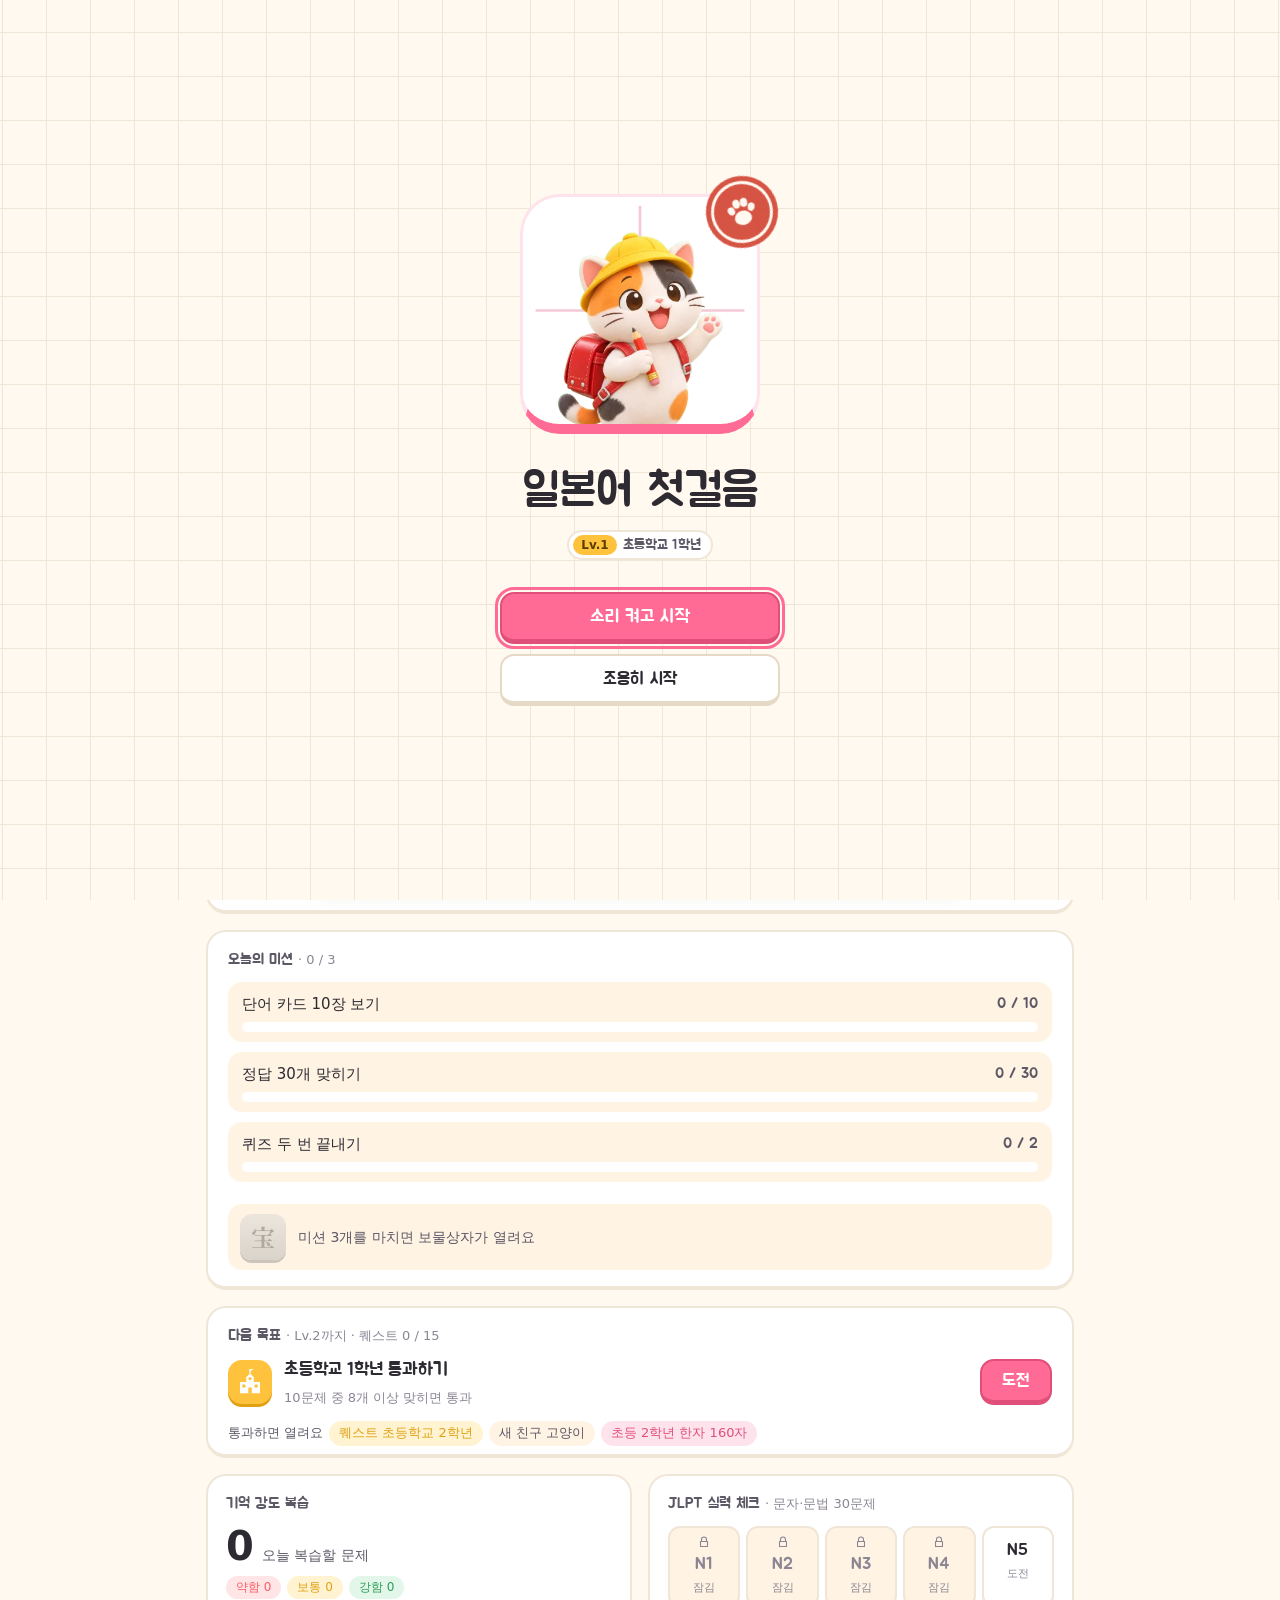
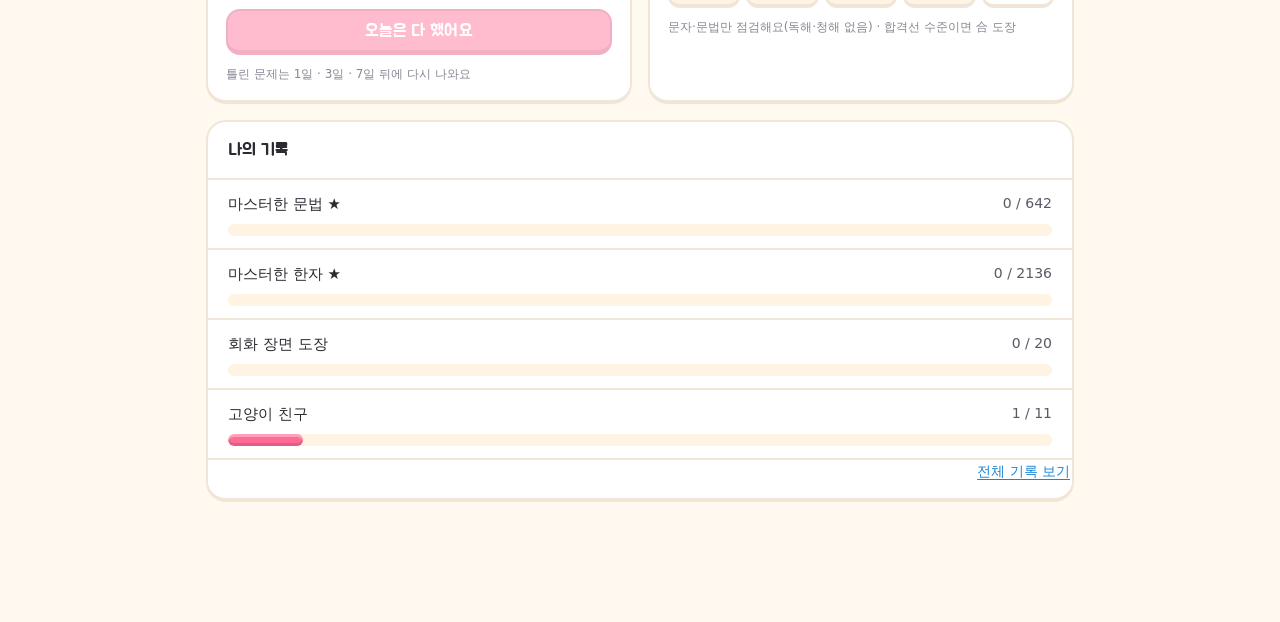
==== index.html @ e9fb90dd "꼭 고칠 것: 아래 탭, 내 정보, 오늘의 교정, 실력 진단, 기록 내보내기, 중학 교복 바지 (v40) Co-Authored-By: Claude Opus 5.5 <noreply@" ====
<!doctype html>
<html lang="ko">
<head>
<meta charset="utf-8">
<meta name="viewport" content="width=device-width, initial-scale=1">
<title>일본어 첫걸음</title>
<meta name="robots" content="noindex, nofollow">
<link rel="manifest" href="manifest.webmanifest">
<link rel="apple-touch-icon" href="icons/icon-180.png">
<meta name="apple-mobile-web-app-capable" content="yes">
<meta name="mobile-web-app-capable" content="yes">
<meta name="apple-mobile-web-app-title" content="일본어">
<meta name="apple-mobile-web-app-status-bar-style" content="default">
<meta name="theme-color" content="#ffffff">
<link rel="stylesheet" href="https://fonts.googleapis.com/css2?family=Noto+Serif+JP:wght@400;600&family=Jua&display=swap">
<link rel="stylesheet" href="style.css">
</head>
<body>
<header class="top">
  <button class="brand" data-go="home"><span class="mark paw" aria-hidden="true"><svg viewBox="0 0 24 24"><ellipse cx="12" cy="15.6" rx="5.2" ry="4.3"/><ellipse cx="5.9" cy="10.2" rx="2.1" ry="2.5" transform="rotate(-18 5.9 10.2)"/><ellipse cx="9.7" cy="6.6" rx="2.2" ry="2.7" transform="rotate(-6 9.7 6.6)"/><ellipse cx="14.3" cy="6.6" rx="2.2" ry="2.7" transform="rotate(6 14.3 6.6)"/><ellipse cx="18.1" cy="10.2" rx="2.1" ry="2.5" transform="rotate(18 18.1 10.2)"/></svg></span>일본어 첫걸음</button>
  <div class="topright"><span class="xpbadge" id="xp"></span><button class="mebtn" data-go="me" aria-label="내 정보 · 설정"><svg class="icon" viewBox="0 0 24 24" aria-hidden="true"><path d="M12 12a4 4 0 1 0 0-8 4 4 0 0 0 0 8Z M4 21c1.2-4 4.3-6 8-6s6.8 2 8 6"/></svg></button></div>
</header>
<main id="app"></main>
<nav class="tabbar" aria-label="메뉴">
  <button data-go="home"><svg class="icon" viewBox="0 0 24 24" aria-hidden="true"><path d="M3 11.5 12 4l9 7.5 M5.5 9.5V20h13V9.5 M10 20v-5h4v5"/></svg><span>홈</span></button>
  <button data-go="quiz"><svg class="icon" viewBox="0 0 24 24" aria-hidden="true"><path d="M5 21V4 M5 4h11l-2 4 2 4H5"/></svg><span>퀘스트</span></button>
  <button data-go="cards"><svg class="icon" viewBox="0 0 24 24" aria-hidden="true"><path d="M4 5.5A1.5 1.5 0 0 1 5.5 4H11v16H5.5A1.5 1.5 0 0 1 4 18.5z M13 4h5.5A1.5 1.5 0 0 1 20 5.5v13a1.5 1.5 0 0 1-1.5 1.5H13z"/></svg><span>단어·한자</span></button>
  <button data-go="grammar"><svg class="icon" viewBox="0 0 24 24" aria-hidden="true"><path d="M8 6h12 M8 12h12 M8 18h12 M4 6h.01 M4 12h.01 M4 18h.01"/></svg><span>문법</span></button>
  <button data-go="talk"><svg class="icon" viewBox="0 0 24 24" aria-hidden="true"><path d="M20 12a7 7 0 0 1-10.4 6.1L4 20l1.6-4.7A7 7 0 1 1 20 12Z"/></svg><span>회화</span></button>
</nav>

<script src="data/words.js"></script>
<script src="data/adjectives.js"></script>
<script src="data/nouns.js"></script>
<script src="data/kanji.js"></script>
<script src="data/highkanji.js"></script>
<script src="data/grammar.js"></script>
<script src="data/talk.js"></script>
<script src="data/ono.js"></script>
<script src="conjugate.js"></script>
<script src="quiz.js"></script>
<script src="level.js"></script>
<script src="app.js"></script>
</body>
</html>
---- style.css ----
/* 일본어 첫걸음 — 밝은 교실, 통통한 버튼, 마스코트 미케
   크림색 바탕에 메뉴마다 색이 하나씩: 한자 = 벚꽃 분홍, 단어 카드 = 하늘, 변화표 = 연두, 퀴즈 = 해바라기.
   한자 칸(연습장 칸)과 빨간 펜 동그라미는 그대로 이 앱의 표시로 남긴다. */

:root {
  --bg: #fff9f0; --card: #ffffff; --raised: #fff3e3;
  --ink: #2d2a32; --ink-2: #5d5866; --ink-3: #8b8594;
  --line: #f0e6d8; --edge: #e6d9c6;
  --cell: rgba(45, 42, 50, 0.24); --guide: rgba(45, 42, 50, 0.14);
  --pen: #e5483a; --pen-tint: rgba(229, 72, 58, 0.1);
  --pink: #ff6b95; --pink-d: #e04f7a; --pink-t: #ffe3ec;
  --sky: #35a7ff; --sky-d: #1b86d8; --sky-t: #e0f1ff;
  --leaf: #4cc27a; --leaf-d: #2f9d5a; --leaf-t: #e2f7e9;
  --sun: #ffc23c; --sun-d: #e0a114; --sun-t: #fff3d1;
  --bad: #ff5d63; --bad-d: #d9434a; --bad-t: #ffe5e6;
  --mint: #1fbfa8; --mint-d: #12977f; --mint-t: #dcf7f2;
  --acc: var(--sky); --acc-d: var(--sky-d); --acc-t: var(--sky-t);
  --btn-bg: var(--acc); --btn-ink: #ffffff;
  --shadow: rgba(80, 60, 30, 0.08);
  --ease: cubic-bezier(0.22, 1, 0.36, 1);
  --spring: cubic-bezier(0.34, 1.56, 0.64, 1);
  --sans: "Pretendard", "Noto Sans KR", "Malgun Gothic", "Apple SD Gothic Neo", system-ui, sans-serif;
  --round: "Jua", "Pretendard", "Noto Sans KR", "Malgun Gothic", sans-serif;
  --jp: "Yu Gothic UI", "Yu Gothic", "Hiragino Sans", "Noto Sans JP", "Meiryo", sans-serif;
  --mincho: "Yu Mincho", "YuMincho", "Hiragino Mincho ProN", "Noto Serif JP", "MS Mincho", serif;
}
@media (prefers-color-scheme: dark) {
  :root:not([data-theme="light"]) {
    --bg: #1c1a24; --card: #26232f; --raised: #2f2b3a;
    --ink: #f5f2fa; --ink-2: #c4bfcf; --ink-3: #9a94a8;
    --line: #3a3546; --edge: #15131b;
    --cell: rgba(245, 242, 250, 0.28); --guide: rgba(245, 242, 250, 0.16);
    --pen: #ff7466; --pen-tint: rgba(255, 116, 102, 0.14);
    --pink-t: #4a2534; --sky-t: #1d3550; --leaf-t: #1f3d2b; --sun-t: #463717; --bad-t: #4a2226; --mint-t: #173f3a;
    --shadow: rgba(0, 0, 0, 0.35);
    color-scheme: dark;
  }
}
:root[data-theme="dark"] {
  --bg: #1c1a24; --card: #26232f; --raised: #2f2b3a;
  --ink: #f5f2fa; --ink-2: #c4bfcf; --ink-3: #9a94a8;
  --line: #3a3546; --edge: #15131b;
  --cell: rgba(245, 242, 250, 0.28); --guide: rgba(245, 242, 250, 0.16);
  --pen: #ff7466; --pen-tint: rgba(255, 116, 102, 0.14);
  --pink-t: #4a2534; --sky-t: #1d3550; --leaf-t: #1f3d2b; --sun-t: #463717; --bad-t: #4a2226; --mint-t: #173f3a;
  --shadow: rgba(0, 0, 0, 0.35);
  color-scheme: dark;
}

/* 화면마다 색 하나 */
main[data-view="kanji"] { --acc: var(--pink); --acc-d: var(--pink-d); --acc-t: var(--pink-t); }
main[data-view="cards"] { --acc: var(--sky); --acc-d: var(--sky-d); --acc-t: var(--sky-t); }
main[data-view="conj"] { --acc: var(--leaf); --acc-d: var(--leaf-d); --acc-t: var(--leaf-t); }
main[data-view="quiz"] { --acc: var(--sun); --acc-d: var(--sun-d); --acc-t: var(--sun-t); }
main[data-view="home"] { --acc: var(--pink); --acc-d: var(--pink-d); --acc-t: var(--pink-t); }
main[data-view="grammar"] { --acc: var(--mint); --acc-d: var(--mint-d); --acc-t: var(--mint-t); }

* { box-sizing: border-box; }
body { margin: 0; background: var(--bg); color: var(--ink); font: 15px/1.6 var(--sans); -webkit-tap-highlight-color: transparent; }
[lang="ja"] { font-family: var(--jp); }
button { font: inherit; color: inherit; cursor: pointer; }
button:focus-visible, [tabindex]:focus-visible, select:focus-visible { outline: 3px solid var(--acc); outline-offset: 2px; }
ruby { ruby-align: center; }
rt { color: var(--ink-3); font-size: max(0.5em, 11px); font-family: var(--jp); }
.num { font-variant-numeric: tabular-nums; }
.icon { width: 18px; height: 18px; fill: none; stroke: currentColor; stroke-width: 2.2; stroke-linecap: round; stroke-linejoin: round; flex: none; }

/* ───── 상단 ───── */
.top {
  position: sticky; top: env(safe-area-inset-top, 0px); z-index: 20;
  display: flex; flex-wrap: wrap; align-items: center; justify-content: space-between; gap: 8px;
  padding: 10px 24px; border-bottom: 2px solid var(--line); background: var(--card);
}
.brand { display: flex; align-items: center; gap: 8px; border: 0; background: none; padding: 0; font-family: var(--round); font-size: 20px; color: var(--ink); }
.brand .mark { display: grid; place-items: center; width: 34px; height: 34px; border-radius: 10px; background: var(--pink); color: #fff; font-family: var(--mincho); font-size: 18px; font-weight: 600; box-shadow: 0 3px 0 var(--pink-d); }
.topright { display: flex; align-items: center; gap: 8px; }
.top nav { display: flex; gap: 4px; }
.top nav button {
  display: flex; align-items: center; gap: 6px; border: 2px solid transparent; background: none; height: 38px; padding: 0 12px;
  border-radius: 12px; color: var(--ink-2); font-family: var(--round); font-size: 16px;
  transition: background-color 150ms var(--ease), color 150ms var(--ease), border-color 150ms var(--ease);
}
.top nav button::before { content: ""; width: 10px; height: 10px; border-radius: 50%; background: var(--c, var(--ink-3)); }
.top nav button[data-go="kanji"] { --c: var(--pink); --ct: var(--pink-t); }
.top nav button[data-go="cards"] { --c: var(--sky); --ct: var(--sky-t); }
.top nav button[data-go="conj"] { --c: var(--leaf); --ct: var(--leaf-t); }
.top nav button[data-go="quiz"] { --c: var(--sun); --ct: var(--sun-t); }
.top nav button[data-go="grammar"] { --c: var(--mint); --ct: var(--mint-t); }
.top nav .s { display: none; }
@media (hover: hover) { .top nav button:hover { background: var(--raised); color: var(--ink); } }
.top nav button.on { background: var(--ct); border-color: var(--c); color: var(--ink); }
.xpbadge { display: inline-flex; align-items: center; gap: 4px; height: 34px; padding: 0 12px; border-radius: 999px; background: var(--sun-t); color: var(--ink); font-family: var(--round); font-size: 15px; }
.xpbadge b { font-weight: 400; color: var(--sun-d); }
.soundbtn { width: 38px; height: 38px; border-radius: 12px; border: 2px solid var(--line); background: var(--card); display: grid; place-items: center; color: var(--ink-2); }
.soundbtn.off { color: var(--ink-3); opacity: 0.6; }
.topright { display: flex; align-items: center; gap: 6px; }

main { max-width: 640px; margin: 0 auto; padding: 28px 16px 96px; }
.title { font-family: var(--round); font-size: 26px; font-weight: 400; margin: 0 0 16px; }
.sub { color: var(--ink-2); font-size: 14px; margin: 0 0 16px; }
.dim { color: var(--ink-3); font-size: 14px; }

/* ───── 패널: 둥글고 바닥이 살짝 두꺼운 카드 ───── */
.panel { background: var(--card); border: 2px solid var(--line); border-bottom-width: 4px; border-radius: 20px; overflow: hidden; margin-bottom: 16px; }
.hd { display: flex; justify-content: space-between; align-items: center; gap: 8px; padding: 14px 20px; border-bottom: 2px solid var(--line); font-family: var(--round); font-size: 17px; }
.hd .num { color: var(--ink-3); font-size: 14px; }
.row { display: flex; justify-content: space-between; align-items: baseline; gap: 12px; padding: 12px 20px; border-bottom: 2px solid var(--line); }
.row:last-child { border-bottom: 0; }
.row .label { flex: 1; display: flex; justify-content: space-between; }
.row .num { color: var(--ink-2); font-size: 14px; }
.row .num.key { color: var(--pen); font-weight: 600; }
.prog { flex-direction: column; align-items: stretch; gap: 8px; }
.bar { height: 12px; background: var(--raised); border-radius: 999px; overflow: hidden; }
.bar i { display: block; height: 100%; min-width: 12px; background: var(--c, var(--acc)); border-radius: 999px; box-shadow: inset 0 -3px 0 rgba(0, 0, 0, 0.12), inset 0 3px 0 rgba(255, 255, 255, 0.35); animation: grow 900ms var(--ease) both; transform-origin: left; }
.bar i[style*="width:0%"] { min-width: 0; }

/* ───── 통통한 버튼 ───── */
.actions { display: flex; gap: 10px; justify-content: center; flex-wrap: wrap; padding: 16px 20px; border-top: 2px solid var(--line); }
.btn {
  display: inline-flex; align-items: center; justify-content: center; gap: 6px; height: 46px; padding: 0 20px;
  border: 2px solid var(--edge); border-bottom-width: 5px; background: var(--card); color: var(--ink);
  border-radius: 14px; font-family: var(--round); font-size: 17px; letter-spacing: 0.01em;
  transition: transform 100ms var(--ease), border-bottom-width 100ms var(--ease), background-color 150ms var(--ease), filter 150ms var(--ease);
}
@media (hover: hover) { .btn:hover:not(:disabled) { background: var(--raised); } }
.btn:active:not(:disabled) { transform: translateY(3px); border-bottom-width: 2px; }
.btn.pri { background: var(--acc); color: #fff; border-color: var(--acc-d); }
@media (hover: hover) { .btn.pri:hover:not(:disabled) { background: var(--acc); filter: brightness(1.06); } }
.btn:disabled { opacity: 0.45; cursor: default; }
.btn.icon-only { width: 46px; padding: 0; }

.hint { text-align: center; color: var(--ink-3); font-size: 13px; padding: 0 20px 16px; }
.note { padding: 12px 20px; background: var(--acc-t); font-size: 14px; color: var(--ink); }

/* ───── 연습장 칸 ───── */
.masu {
  display: inline-grid; place-items: center; width: 64px; height: 64px;
  border: 2px solid var(--cell); font-family: var(--mincho); font-size: 44px; line-height: 1; color: var(--ink);
  background:
    repeating-linear-gradient(90deg, var(--guide) 0 4px, transparent 4px 8px) center / 100% 1px no-repeat,
    repeating-linear-gradient(180deg, var(--guide) 0 4px, transparent 4px 8px) center / 1px 100% no-repeat,
    var(--card);
}
.masu.kana { color: var(--ink-2); }
.masu-row { display: inline-flex; align-items: flex-end; }
.masu-group { display: inline-flex; flex-direction: column; align-items: center; }
.masu-group .cells { display: flex; }
.masu-group .cells .masu + .masu, .masu-group + .masu-group .masu:first-child { border-left: 0; }
.furi { height: 20px; font-size: 13px; line-height: 20px; color: var(--ink-3); letter-spacing: 0.04em; font-family: var(--jp); }
.masu-group.kj { cursor: pointer; }
.masu-group.kj .masu { transition: background-color 150ms var(--ease); }
.masu-group.kj.on .masu { background-color: var(--pink-t); }
@media (hover: hover) { .masu-group.kj:hover .masu { background-color: var(--pink-t); } }
.masu-group.kj.on .furi { color: var(--pen); }
.masu-row.lg .masu { width: 88px; height: 88px; font-size: 60px; }
.masu-row.lg .furi { height: 24px; font-size: 15px; line-height: 24px; }
.masu-row.sm .masu { width: 48px; height: 48px; font-size: 32px; }
.masu-row.sm .furi { height: 16px; font-size: 11px; line-height: 16px; }
.masu-row.xs .masu { width: 40px; height: 40px; font-size: 26px; }
.masu-row.xs .furi { height: 16px; font-size: 11px; line-height: 16px; }
.masu.xl { width: 96px; height: 96px; font-size: 68px; }
.masu-row.plain > .masu + .masu { border-left: 0; }

/* ───── 단어 카드 ───── */
.stage { display: flex; justify-content: center; padding: 32px 20px 16px; background: linear-gradient(var(--acc-t), var(--card)); }
.stage.slide-next { animation: slideNext 340ms var(--ease) both; }
.stage.slide-prev { animation: slidePrev 340ms var(--ease) both; }
.mean { text-align: center; font-family: var(--round); font-size: 22px; padding: 4px 20px 8px; }
.mean span { display: inline-block; margin-top: 4px; padding: 2px 10px; border-radius: 999px; background: var(--acc-t); color: var(--acc-d); font-family: var(--sans); font-size: 13px; }
.cardtabs button .num { margin-left: 4px; font-size: 12px; color: var(--ink-3); }
/* 폰에서는 카드 종류 네 개를 한 줄에: 개수는 이름 아래로 */
@media (max-width: 520px) {
  .tabs.cardtabs { display: flex; flex-wrap: nowrap; width: 100%; }
  .cardtabs button { flex: 1; min-width: 0; height: auto; padding: 6px 4px; display: flex; flex-direction: column; align-items: center; line-height: 1.25; font-size: 15px; white-space: nowrap; }
  .cardtabs button .num { margin-left: 0; font-size: 11px; }
}
.adjtable { border-top: 2px solid var(--line); }
.adjtable .end, .rule .end { color: var(--ink-3); }

/* ───── 탭 · 고르기 ───── */
.tabs { display: inline-flex; flex-wrap: wrap; max-width: 100%; gap: 4px; padding: 4px; margin-bottom: 12px; background: var(--raised); border-radius: 16px; }
.tabs button { border: 0; background: none; height: 38px; padding: 0 16px; border-radius: 12px; font-family: var(--round); font-size: 16px; color: var(--ink-2); transition: background-color 150ms var(--ease), color 150ms var(--ease), transform 150ms var(--spring); }
.tabs button.on { background: var(--card); color: var(--acc-d); box-shadow: 0 2px 0 var(--edge); }
.tabs button:active { transform: scale(0.96); }
.filters { display: flex; flex-wrap: wrap; gap: 8px; margin-bottom: 16px; }
.filters button { display: inline-flex; align-items: center; gap: 8px; height: 36px; padding: 0 14px; border: 2px solid var(--line); background: var(--card); border-radius: 12px; font-family: var(--round); font-size: 15px; color: var(--ink-2); transition: background-color 150ms var(--ease), color 150ms var(--ease); }
.filters button .num { color: var(--ink-3); font-size: 12px; font-family: var(--sans); }
@media (hover: hover) { .filters button:hover { background: var(--raised); } }
.filters button.on { background: var(--acc); border-color: var(--acc-d); color: #fff; }
.filters button.on .num { color: inherit; opacity: 0.8; }
.picker { display: flex; gap: 8px; align-items: center; margin-bottom: 16px; }
.picker select { flex: 1; min-width: 0; height: 46px; font: inherit; font-size: 15px; padding: 0 12px; border-radius: 14px; border: 2px solid var(--line); background: var(--card); color: var(--ink); }
.subbar { display: flex; flex-wrap: wrap; align-items: center; justify-content: space-between; gap: 8px; margin-bottom: 16px; }
.subbar .sub { margin: 0; }
.subbar .btn { height: 40px; font-size: 15px; }

/* ───── 한자 ───── */
.kgrid { display: grid; grid-template-columns: repeat(auto-fill, minmax(56px, 1fr)); padding: 20px; }
.kcell { position: relative; width: auto; height: auto; aspect-ratio: 1; font-size: 32px; margin: 0 -2px -2px 0; transition: background-color 150ms var(--ease), transform 200ms var(--spring); }
@media (hover: hover) { .kcell:hover { background-color: var(--pink-t); transform: scale(1.06); z-index: 1; } }
.kcell.on { background-color: var(--pink-t); }
.kcell.seen::after { content: ""; position: absolute; top: 5px; right: 5px; width: 8px; height: 8px; border-radius: 50%; background: var(--pink); }
/* 고등 한자 단어 목록 */
.hknote { margin: 0; padding: 16px 20px 0; color: var(--ink-2); font-size: 13px; }
.hklist { display: grid; grid-template-columns: repeat(auto-fill, minmax(150px, 1fr)); gap: 8px; padding: 12px 20px 20px; }
.hkrow { position: relative; display: flex; flex-direction: column; align-items: flex-start; gap: 4px; padding: 12px 14px; border: 2px solid var(--line); border-radius: 12px; background: var(--card, transparent); color: var(--ink); font: inherit; text-align: left; cursor: pointer; transition: background-color 150ms var(--ease), transform 200ms var(--spring); }
.hkrow.on { background: var(--pink-t); border-color: var(--pink); }
.hkrow.seen::after { content: ""; position: absolute; top: 8px; right: 8px; width: 8px; height: 8px; border-radius: 50%; background: var(--pink); }
@media (hover: hover) { .hkrow:hover { background: var(--pink-t); } }
.hkw { font-family: var(--jp); font-size: 22px; line-height: 1.5; }
.hkm { color: var(--ink-2); font-size: 13px; line-height: 1.4; }
.hkhead { display: flex; align-items: baseline; flex-wrap: wrap; gap: 12px; padding: 20px 20px 4px; }
.hkbig { font-family: var(--jp); font-size: 36px; line-height: 1.6; }
.hkhead .hkm { font-size: 16px; color: var(--ink); }
.kinfo { display: grid; grid-template-columns: 96px 1fr; gap: 20px; align-items: start; padding: 20px; border-top: 2px solid var(--line); }
#kdetail { scroll-margin-top: 80px; animation: popIn 360ms var(--spring) both; }
#kdetail .kinfo { border-top: 0; }
#kdetail .kinfo + .kinfo { border-top: 2px solid var(--line); }
.kname { font-family: var(--round); font-size: 22px; margin-bottom: 8px; }
.grade { margin-left: 8px; padding: 2px 8px; border-radius: 999px; background: var(--pink-t); color: var(--pink-d); font-family: var(--sans); font-size: 12px; vertical-align: middle; }
.kv { display: grid; grid-template-columns: 40px 1fr; gap: 8px 12px; margin: 0; font-size: 15px; }
.kv dt { color: var(--ink-3); font-size: 13px; padding-top: 2px; }
.kv dd { margin: 0; }
.kv dd small { display: block; color: var(--ink-3); font-size: 12px; }
.kv .ex { display: block; line-height: 2; }

/* ───── 변화표 ───── */
.verbhead { display: flex; align-items: flex-end; gap: 16px; padding: 20px; border-bottom: 2px solid var(--line); background: var(--acc-t); }
.vmean { font-family: var(--round); font-size: 22px; }
.vgroup { color: var(--ink-2); font-size: 13px; }
table { width: 100%; border-collapse: collapse; }
th, td { padding: 12px 16px; border-bottom: 2px solid var(--line); text-align: left; vertical-align: top; }
th { color: var(--ink-3); font-weight: 400; font-size: 13px; white-space: nowrap; }
td .jp { font-size: 20px; line-height: 2; }
td .ko { display: block; color: var(--ink-2); font-size: 13px; }
.rule { padding: 16px 20px; font-size: 14px; color: var(--ink-2); }
.rule p { margin: 0 0 4px; }
.rule .jp { font-size: 18px; color: var(--ink); line-height: 2.2; }
.panel .row .jp { font-size: 18px; line-height: 2; }
main.wide { max-width: 1040px; }
.tablewrap { overflow-x: auto; }
.fsep { flex-basis: 100%; height: 0; }
.alltable { min-width: 720px; }
.alltable thead th { position: sticky; top: 0; background: var(--card); font-size: 13px; padding: 12px 16px; }
.alltable thead th:first-child { left: 0; z-index: 2; border-right: 2px solid var(--line); }
.alltable tbody th { z-index: 1; }
.alltable tbody tr { cursor: pointer; transition: background-color 150ms var(--ease); }
.alltable tbody tr:focus-visible { background: var(--acc-t); outline: none; }
@media (hover: hover) { .alltable tbody tr:hover { background: var(--acc-t); outline: none; } }
.alltable tbody th, .alltable td { padding: 4px 16px; vertical-align: bottom; }
.alltable tbody th { position: sticky; left: 0; background: var(--card); color: var(--ink); font-size: 17px; line-height: 2; min-width: 168px; white-space: nowrap; border-right: 2px solid var(--line); transition: background-color 150ms var(--ease); }
.alltable tbody tr:focus-visible th { background: var(--acc-t); }
@media (hover: hover) { .alltable tbody tr:hover th { background: var(--acc-t); } }
.alltable tbody th small { margin-left: 8px; font-size: 12px; color: var(--ink-3); font-family: var(--sans); }
.alltable td { font-size: 17px; line-height: 2; white-space: nowrap; }
.alltable .end { color: var(--ink-3); }
.alltable tbody tr:last-child th, .alltable tbody tr:last-child td { border-bottom: 0; }

/* ───── JLPT 문법 ───── */
.ghero { display: flex; align-items: center; gap: 12px; padding: 16px 20px; margin-bottom: 16px; border-radius: 20px; background: var(--mint-t); border: 2px solid var(--line); border-bottom-width: 4px; }
.ghero .mascot { width: 72px; height: 72px; flex: none; }
.ghero h1 { margin: 0; font-family: var(--round); font-size: 26px; font-weight: 400; }
.ghero p { margin: 2px 0 0; font-size: 14px; color: var(--ink-2); }
.gtabs button .num { margin-left: 4px; font-size: 12px; color: var(--ink-3); font-family: var(--sans); }
.glist { overflow: hidden; }
.gitem { border-bottom: 2px solid var(--line); }
.gitem:last-child { border-bottom: 0; }
.ghead { width: 100%; display: grid; grid-template-columns: 1fr auto; align-items: center; gap: 2px 12px; padding: 14px 20px; border: 0; background: none; text-align: left; transition: background-color 150ms var(--ease); }
@media (hover: hover) { .ghead:hover { background: var(--raised); } }
.gitem.open .ghead { background: var(--mint-t); }
.gpattern { font-size: 19px; line-height: 2; color: var(--ink); }
.gpattern rt, .gex rt { font-size: 10px; }
.gmean { grid-column: 1; font-size: 14px; color: var(--ink-2); }
.glevel { grid-column: 2; grid-row: 1 / span 2; padding: 2px 8px; border-radius: 999px; background: var(--mint-t); color: var(--mint-d); font-family: var(--round); font-size: 13px; }
.gitem.seen .gpattern::after { content: ""; display: inline-block; width: 8px; height: 8px; margin-left: 8px; border-radius: 50%; background: var(--mint); vertical-align: middle; }
.gbody { padding: 4px 20px 18px; display: flex; flex-direction: column; gap: 10px; animation: popIn 260ms var(--ease) both; background: var(--mint-t); }
.gconnect { font-size: 14px; color: var(--ink); } .gconnect b { margin-right: 8px; padding: 2px 8px; border-radius: 8px; background: var(--card); color: var(--mint-d); font-weight: 600; font-size: 12px; }
.gexplain { margin: 0; font-size: 14px; color: var(--ink-2); }
.gex { padding: 10px 14px; border-radius: 14px; background: var(--card); border: 2px solid var(--line); }
.gex .jp { display: block; font-size: 17px; line-height: 2.1; }
.gex .ko { display: block; font-size: 13px; color: var(--ink-2); }
.gstar { align-self: flex-start; height: 40px; font-size: 15px; }
.gstar.on { background: var(--sun-t); border-color: var(--sun-d); color: var(--sun-d); }
.gempty { display: flex; flex-direction: column; align-items: center; gap: 8px; padding: 28px 20px; text-align: center; color: var(--ink-2); }
.gempty .mascot { width: 96px; height: 96px; }

/* ───── 퀘스트 지도 ───── */
.questhead { display: flex; align-items: center; gap: 12px; padding: 16px 20px; border-radius: 20px; background: var(--sun-t); border: 2px solid var(--line); border-bottom-width: 4px; margin-bottom: 12px; }
.questhead .mascot { width: 72px; height: 72px; flex: none; }
.questhead h1 { margin: 0; font-family: var(--round); font-size: 24px; font-weight: 400; }
.questhead p { margin: 2px 0 0; font-size: 14px; color: var(--ink-2); }
.questhead b { color: var(--sun-d); font-weight: 600; }
.questbar { display: flex; gap: 10px; margin-bottom: 16px; }
.questbar .btn.pri { flex: 1; }
.school { position: relative; margin-bottom: 16px; padding: 16px 16px 8px; border-radius: 24px; background: var(--card); border: 2px solid var(--line); border-bottom-width: 5px; }
.schoolhd { display: flex; align-items: center; gap: 12px; }
.schoolhd > div { flex: 1; }
.schoolhd b { display: block; font-family: var(--round); font-size: 21px; font-weight: 400; }
.schoolhd small { color: var(--ink-2); font-size: 13px; }
.smark { display: grid; place-items: center; width: 44px; height: 44px; border-radius: 14px; background: var(--c); color: #fff; font-family: var(--mincho); font-size: 24px; font-weight: 600; box-shadow: 0 3px 0 var(--cd); }
.gradbadge { padding: 4px 12px; border-radius: 999px; background: var(--ct); color: var(--cd); font-family: var(--round); font-size: 15px; }
.school.locked { opacity: 0.85; background: repeating-linear-gradient(135deg, var(--card) 0 14px, var(--raised) 14px 28px); }
.school.locked .smark { background: var(--ink-3); box-shadow: 0 3px 0 var(--edge); }
.school.locked .icon { color: var(--ink-3); width: 24px; height: 24px; }
.reward { margin: 12px 0 8px; padding: 8px 12px; border-radius: 12px; background: var(--card); border: 2px dashed var(--line); font-size: 13px; color: var(--ink-2); }
.path { display: flex; flex-direction: column; align-items: center; gap: 6px; padding: 16px 0 8px; }
.node { position: relative; display: flex; flex-direction: column; align-items: center; transform: translateX(var(--x)); }
.nodebtn {
  width: 68px; height: 68px; border-radius: 50%; border: 0; display: grid; place-items: center;
  font-family: var(--round); font-size: 26px; color: #fff; background: var(--c); box-shadow: 0 6px 0 var(--cd);
  transition: transform 100ms var(--ease), box-shadow 100ms var(--ease);
}
.nodebtn:active:not(:disabled) { transform: translateY(4px); box-shadow: 0 2px 0 var(--cd); }
.node.boss .nodebtn { width: 80px; height: 80px; font-family: var(--mincho); font-size: 34px; font-weight: 600; background: var(--sun); box-shadow: 0 6px 0 var(--sun-d); }
.node.lock .nodebtn { background: var(--raised); color: var(--ink-3); box-shadow: 0 6px 0 var(--edge); }
.node.lock .nodebtn .icon { width: 24px; height: 24px; }
.node.clear .nodebtn { background: var(--c); }
.node.here .nodebtn { animation: nodePulse 1.6s var(--ease) infinite; }
.nname { margin-top: 10px; font-family: var(--round); font-size: 14px; color: var(--ink-2); }
.stars { display: inline-flex; gap: 1px; font-size: 15px; line-height: 1; }
.stars i { font-style: normal; color: var(--line); }
.stars i.on { color: var(--sun); }
.nodemascot { position: absolute; left: 76px; top: -6px; width: 64px; animation: hop 2.4s var(--ease) infinite; pointer-events: none; }
.nodemascot img { width: 100%; height: auto; display: block; }
@keyframes nodePulse { 0%, 100% { box-shadow: 0 6px 0 var(--cd), 0 0 0 0 var(--ct); } 50% { box-shadow: 0 6px 0 var(--cd), 0 0 0 10px var(--ct); } }

/* 스테이지 중 위쪽 줄 */
.stagebar { display: flex; align-items: center; gap: 10px; margin-bottom: 10px; }
.stagebar .stagename { flex: 1; line-height: 1.2; }
.stagebar small { display: block; color: var(--ink-3); font-size: 12px; }
.stagebar b { font-family: var(--round); font-size: 19px; font-weight: 400; }
.stagegoal { padding: 4px 10px; border-radius: 999px; background: var(--ct); color: var(--ink-2); font-size: 12px; white-space: nowrap; }
.done.fail { background: var(--raised); }
.bigstars { display: flex; gap: 8px; margin-top: 6px; font-size: 40px; line-height: 1; }
.bigstars i { font-style: normal; color: var(--line); }
.bigstars i.on { color: var(--sun); animation: starPop 520ms var(--spring) var(--d) both; text-shadow: 0 3px 0 var(--sun-d); }
@keyframes starPop { 0% { transform: scale(0) rotate(-30deg); } 100% { transform: scale(1) rotate(0); } }

/* 졸업장 */
.diploma { margin: 16px; padding: 20px; border-radius: 12px; background: #fffaf0; color: #3a2e1f; text-align: center; border: 3px double #c9a45c; box-shadow: inset 0 0 0 6px #fffaf0, inset 0 0 0 7px #e2c88f; animation: popIn 600ms var(--spring) 400ms both; }
.dtitle { font-family: var(--mincho); font-size: 30px; font-weight: 600; letter-spacing: 0.2em; }
.dname { font-family: var(--round); font-size: 16px; color: #8a6d3b; margin-bottom: 8px; }
.diploma p { margin: 0; font-size: 14px; line-height: 1.7; }
.dfoot { display: flex; justify-content: space-between; align-items: center; margin-top: 12px; font-size: 13px; color: #8a6d3b; }
.hanko { display: grid; place-items: center; width: 48px; height: 48px; border: 3px solid #d2402e; border-radius: 50%; color: #d2402e; font-family: var(--mincho); font-size: 24px; font-weight: 700; transform: rotate(-12deg); animation: stampIn 600ms var(--spring) 900ms both; --r: -12deg; }

/* 문법 퀴즈 문제 */
.gq { font-size: 30px; line-height: 2; text-align: center; color: var(--ink); }
.gq rt { font-size: 12px; }
.gq.ko { font-family: var(--round); font-size: 26px; line-height: 1.4; }
.gsent { font-size: 17px; line-height: 2; text-align: center; padding: 4px 12px; border-radius: 14px; background: var(--raised); border: 2px solid var(--line); }
.feedback span { display: -webkit-box; -webkit-line-clamp: 2; -webkit-box-orient: vertical; overflow: hidden; }
.gsent rt { font-size: 10px; }
.gqlv { display: inline-block; margin-left: 4px; font-family: var(--round); font-size: 12px; line-height: 20px; padding: 0 8px; border-radius: 999px; background: var(--mint-t); color: var(--mint-d); vertical-align: 2px; }

/* ───── 퀴즈 ─────
   폰 한 화면 안에 다 들어오게: 설정 한 줄, 진행 막대, 미케+질문, 2×2 보기, 아래 알림창 */
.quizbar { display: flex; align-items: center; justify-content: space-between; gap: 8px; margin-bottom: 12px; }
.quizbar .tabs { margin: 0; }
.gradesel { height: 42px; padding: 0 12px; border-radius: 14px; border: 2px solid var(--sun); background: var(--sun-t); color: var(--ink); font-family: var(--round); font-size: 16px; }
.qtop { display: flex; align-items: center; gap: 12px; margin-bottom: 16px; }
.qbar { flex: 1; height: 16px; border-radius: 999px; background: var(--raised); overflow: hidden; }
.qbar i { display: block; height: 100%; background: var(--leaf); border-radius: 999px; box-shadow: inset 0 -4px 0 rgba(0, 0, 0, 0.12), inset 0 4px 0 rgba(255, 255, 255, 0.4); transition: width 500ms var(--spring); }
.combo { font-family: var(--round); font-size: 16px; color: var(--sun-d); white-space: nowrap; }
.combo.pop { animation: pop 420ms var(--spring); }
.qcard { position: relative; }
.qhead { display: flex; align-items: flex-end; gap: 12px; padding: 20px 20px 4px; }
.qhead .mascot { width: 92px; height: 92px; flex: none; }
.bubble {
  position: relative; flex: 1; padding: 12px 16px; border: 2px solid var(--line); border-radius: 16px; background: var(--card);
  font-family: var(--round); font-size: 18px; line-height: 1.4; margin-bottom: 24px;
}
.bubble::before { content: ""; position: absolute; left: -10px; bottom: 14px; width: 16px; height: 16px; background: var(--card); border-left: 2px solid var(--line); border-bottom: 2px solid var(--line); transform: rotate(45deg); }
.q { display: flex; flex-direction: column; align-items: center; gap: 12px; padding: 8px 20px 4px; }
.q p { margin: 0; font-family: var(--round); font-size: 19px; }
.choices { display: grid; grid-template-columns: 1fr 1fr; gap: 12px; padding: 16px 20px 20px; }
.choice {
  position: relative; min-height: 68px; padding: 8px; border: 2px solid var(--line); border-bottom-width: 5px; background: var(--card);
  border-radius: 16px; font-size: 20px; line-height: 2;
  transition: background-color 150ms var(--ease), border-color 150ms var(--ease), transform 100ms var(--ease);
}
@media (hover: hover) { .choice:hover:not(:disabled) { background: var(--raised); border-color: var(--edge); } }
.choice:active:not(:disabled) { transform: translateY(3px); border-bottom-width: 2px; }
.choice:disabled { cursor: default; }
.choice:not([lang]) { font-family: var(--round); }
.choice.ok { background: var(--leaf-t); border-color: var(--leaf); color: var(--leaf-d); animation: bounce 520ms var(--spring); }
.choice.miss { background: var(--bad-t); border-color: var(--bad); color: var(--bad-d); text-decoration: line-through; animation: shake 420ms var(--ease); }
.maru { position: absolute; inset: -4px -8px; width: calc(100% + 16px); height: calc(100% + 8px); fill: none; stroke: var(--pen); stroke-width: 2.4; stroke-linecap: round; vector-effect: non-scaling-stroke; pointer-events: none; }
.maru path { stroke-dasharray: 1; stroke-dashoffset: 1; animation: draw 360ms var(--ease) forwards; }

/* 정답·오답 알림: 보기 바로 아래에 붙는다 (아이폰 Safari 주소창에 가리지 않게 화면 아래 고정은 쓰지 않음) */
.feedback { margin: 0 14px 14px; padding: 12px 14px; border: 2px solid; border-radius: 16px; animation: sheetUp 360ms var(--spring) both; }
.feedback .in { display: flex; align-items: center; gap: 12px; }
.feedback.good { background: var(--leaf-t); border-color: var(--leaf); }
.feedback.bad { background: var(--bad-t); border-color: var(--bad); }
.feedback .fmascot { width: 56px; height: 56px; flex: none; }
.feedback .ftext { flex: 1; min-width: 180px; }
.feedback b { display: block; font-family: var(--round); font-size: 22px; font-weight: 400; }
.feedback.good b { color: var(--leaf-d); }
.feedback.bad b { color: var(--bad-d); }
.feedback span { display: block; color: var(--ink); font-size: 14px; }
.feedback .btn { min-width: 132px; }
.feedback.good .btn { --acc: var(--leaf); --acc-d: var(--leaf-d); }
.feedback.bad .btn { --acc: var(--bad); --acc-d: var(--bad-d); }

/* 결과 */
.done { position: relative; display: flex; flex-direction: column; align-items: center; gap: 4px; padding: 24px 20px 20px; border-bottom: 2px solid var(--line); background: var(--sun-t); }
.done .mascot { width: 160px; height: 160px; animation: hop 900ms var(--spring) 200ms both; }
.done p { margin: 4px 0 0; font-family: var(--round); font-size: 24px; }
.done .stats { display: flex; gap: 12px; margin-top: 12px; }
.done .stat { min-width: 96px; padding: 8px 14px; border-radius: 14px; border: 2px solid var(--line); background: var(--card); text-align: center; }
.done .stat b { display: block; font-family: var(--round); font-size: 22px; font-weight: 400; color: var(--sun-d); white-space: nowrap; }
.done .stat small { color: var(--ink-3); font-size: 12px; }
.hanamaru { width: 132px; height: 132px; fill: none; stroke: var(--pen); stroke-width: 2.4; stroke-linecap: round; stroke-linejoin: round; transform: rotate(-8deg); }
.hanamaru path { stroke-dasharray: 1; stroke-dashoffset: 1; }
.hanamaru .spiral { animation: draw 640ms var(--ease) forwards; }
.hanamaru .ring { animation: draw 720ms var(--ease) 480ms forwards; }
.score { font-family: var(--round); font-size: 44px; line-height: 1.2; color: var(--ink-2); font-variant-numeric: tabular-nums; }
.score .got { color: var(--pen); }
.wrongrow .jp { font-size: 18px; line-height: 2; }

/* ───── 홈 ───── */
main.homewide { max-width: 900px; }
.eyebrow { font-family: var(--round); font-size: 15px; color: var(--ink-2); }
.eyebrow .num { color: var(--ink-3); font-family: var(--sans); font-size: 13px; }
.hero { position: relative; border-radius: 24px; overflow: hidden; margin-bottom: 16px; background: #fdf6ea; border: 2px solid var(--line); border-bottom-width: 5px; }
.hero-img { display: block; width: 100%; height: auto; aspect-ratio: 16 / 9; object-fit: cover; object-position: right center; }
.hero-text {
  position: absolute; left: 0; top: 0; bottom: 0; width: 50%;
  display: flex; flex-direction: column; justify-content: center; gap: 8px; padding: 32px 40px; color: #2d2a32;
}
.hero-date { font-family: var(--round); font-size: 16px; color: #e04f7a; }
.hero h1 { margin: 0; font-family: var(--round); font-size: 44px; line-height: 1.1; font-weight: 400; }
.hero p { margin: 0; font-size: 16px; color: #5d5866; }
.hero-actions { display: flex; gap: 10px; margin-top: 12px; flex-wrap: wrap; }
.hero .btn:not(.pri) { background: #fff; color: #2d2a32; border-color: #e6d9c6; }
.hero-mascot { position: absolute; left: 34%; bottom: 4%; width: 22%; max-width: 190px; animation: hop 2.4s var(--ease) infinite; transform-origin: bottom center; }
.hero-mascot img { width: 100%; height: auto; display: block; filter: drop-shadow(0 8px 6px rgba(80, 60, 30, 0.18)); }
.hero-mascot .says { position: absolute; left: 70%; top: -8%; white-space: nowrap; padding: 6px 12px; border-radius: 14px; background: #fff; border: 2px solid #f0e6d8; font-family: var(--round); font-size: 15px; color: #2d2a32; animation: pop 500ms var(--spring) 600ms both; }

.banner { position: relative; border-radius: 24px; overflow: hidden; margin-bottom: 16px; border: 2px solid var(--line); border-bottom-width: 5px; }
.banner img { display: block; width: 100%; height: auto; aspect-ratio: 21 / 9; object-fit: cover; }
.banner-text { position: absolute; left: 0; top: 0; bottom: 0; width: 46%; display: flex; flex-direction: column; justify-content: center; padding: 20px 24px; color: #24324a; background: linear-gradient(90deg, rgba(226, 238, 250, 0.85) 45%, rgba(226, 238, 250, 0)); }
.banner-text h1 { margin: 0; font-family: var(--round); font-size: 30px; font-weight: 400; }
.banner-text p { margin: 4px 0 0; font-size: 14px; color: #44546a; }

.homegrid { display: grid; grid-template-columns: 1fr 1fr; gap: 16px; margin-bottom: 16px; }
.homegrid .panel { margin-bottom: 0; }
.daily { display: flex; flex-direction: column; gap: 16px; padding: 20px; text-align: left; font: inherit; color: inherit; cursor: pointer; background: var(--card); transition: transform 150ms var(--ease); }
@media (hover: hover) { .daily:hover { transform: translateY(-2px); } }
.daily:active { transform: translateY(2px); }
.daily-body { display: flex; gap: 20px; align-items: center; }
.daily .masu { background-color: var(--pink-t); border-color: var(--pink); }
.daily-text { display: flex; flex-direction: column; gap: 4px; min-width: 0; }
.daily-ex { font-size: 15px; line-height: 2; }
.stampcard { padding: 20px 20px 0; }
.stampgrid { display: grid; grid-template-columns: repeat(7, 1fr); gap: 6px; margin: 12px 0 4px; }
.stampcell { position: relative; aspect-ratio: 1; border: 2px dashed var(--line); border-radius: 10px; background: var(--card); }
.stampcell.today { border-style: solid; border-color: var(--pink); background: var(--pink-t); }
.stampday { position: absolute; top: 2px; left: 5px; font-size: 10px; color: var(--ink-3); }
.stamp {
  position: absolute; inset: 12%; display: grid; place-items: center; border: 2.5px solid var(--pen); border-radius: 50%;
  color: var(--pen); font-family: var(--mincho); font-size: clamp(12px, 2.6vw, 18px); font-weight: 600; transform: rotate(var(--r)); opacity: 0.9;
}
.stamp.new { animation: stampIn 600ms var(--spring) 300ms both; }
.stampcard .hint { padding: 8px 0 16px; text-align: left; }

.goals { padding: 16px 20px; display: flex; flex-direction: column; gap: 10px; }
.goal { position: relative; display: grid; grid-template-columns: 1fr auto; gap: 6px 12px; align-items: center; padding: 10px 14px; border-radius: 14px; background: var(--raised); font-size: 15px; }
.goal .bar { grid-column: 1 / -1; height: 10px; background: var(--card); }
.goal .num { color: var(--ink-2); font-family: var(--round); }
.goal.done { background: var(--leaf-t); }
.goal.done .num { color: var(--leaf-d); }
.goal .check { width: 22px; height: 22px; margin-left: 6px; vertical-align: -5px; fill: none; stroke: var(--leaf-d); stroke-width: 3; stroke-linecap: round; stroke-linejoin: round; }
.goal .check path { stroke-dasharray: 1; stroke-dashoffset: 1; animation: draw 400ms var(--ease) 300ms forwards; }
.offline { display: flex; align-items: center; gap: 8px; color: var(--ink-3); font-size: 13px; }
.offline::before { content: ""; width: 8px; height: 8px; border-radius: 50%; background: var(--leaf); }

/* ───── 움직임 ───── */
.confetti { position: fixed; inset: 0; pointer-events: none; z-index: 40; overflow: hidden; }
.confetti i { position: absolute; top: var(--y); left: var(--x); width: var(--s); height: var(--s); border-radius: 60% 0 60% 0; background: var(--c); animation: burst 1100ms var(--ease) forwards; }
.xpfloat { position: fixed; z-index: 41; pointer-events: none; font-family: var(--round); font-size: 22px; color: var(--sun-d); text-shadow: 0 2px 0 #fff; animation: floatUp 1000ms var(--ease) forwards; }
.view-in { animation: viewIn 360ms var(--ease) both; }

@keyframes draw { to { stroke-dashoffset: 0; } }
@keyframes grow { from { transform: scaleX(0); } to { transform: scaleX(1); } }
@keyframes pop { 0% { transform: scale(0.4); opacity: 0; } 70% { transform: scale(1.12); opacity: 1; } 100% { transform: scale(1); } }
@keyframes popIn { from { transform: scale(0.92); opacity: 0; } to { transform: scale(1); opacity: 1; } }
@keyframes bounce { 0% { transform: scale(1); } 35% { transform: scale(1.08) translateY(-4px); } 100% { transform: scale(1); } }
@keyframes shake { 0%, 100% { transform: translateX(0); } 20% { transform: translateX(-8px); } 40% { transform: translateX(8px); } 60% { transform: translateX(-5px); } 80% { transform: translateX(5px); } }
@keyframes hop { 0%, 100% { transform: translateY(0) scaleY(1); } 12% { transform: translateY(0) scaleY(0.94); } 30% { transform: translateY(-10%) scaleY(1.03); } 48% { transform: translateY(0) scaleY(0.97); } 60% { transform: translateY(0) scaleY(1); } }
@keyframes sheetUp { from { transform: translateY(16px); opacity: 0; } to { transform: translateY(0); opacity: 1; } }
@keyframes stampIn { 0% { transform: rotate(var(--r)) scale(2.4); opacity: 0; } 60% { transform: rotate(var(--r)) scale(0.9); opacity: 1; } 100% { transform: rotate(var(--r)) scale(1); opacity: 0.9; } }
@keyframes burst { 0% { transform: translate(0, 0) rotate(0); opacity: 1; } 100% { transform: translate(var(--dx), var(--dy)) rotate(var(--rot)); opacity: 0; } }
@keyframes floatUp { 0% { transform: translate(-50%, 0) scale(0.6); opacity: 0; } 20% { transform: translate(-50%, -10px) scale(1.15); opacity: 1; } 100% { transform: translate(-50%, -70px) scale(1); opacity: 0; } }
@keyframes viewIn { from { transform: translateY(8px); opacity: 0; } to { transform: translateY(0); opacity: 1; } }
@keyframes slideNext { from { transform: translateX(40px); opacity: 0; } to { transform: translateX(0); opacity: 1; } }
@keyframes slidePrev { from { transform: translateX(-40px); opacity: 0; } to { transform: translateX(0); opacity: 1; } }

@media (prefers-reduced-motion: reduce) {
  *, *::before, *::after { animation-duration: 1ms !important; animation-iteration-count: 1 !important; transition-duration: 1ms !important; }
  .maru path, .hanamaru path, .goal .check path { stroke-dashoffset: 0; }
  .confetti, .xpfloat { display: none; }
}

/* ───── 작은 화면 ───── */
@media (max-width: 640px) {
  .hero-text { position: static; width: auto; padding: 20px; background: var(--card); color: var(--ink); }
  .hero p { color: var(--ink-2); }
  .hero h1 { font-size: 34px; }
  .hero { background: var(--card); }
  .hero .btn:not(.pri) { background: var(--card); color: var(--ink); border-color: var(--edge); }
  .hero-mascot { left: 4%; bottom: auto; top: 22%; width: 30%; }
  .hero-mascot .says { font-size: 13px; }
  .banner-text { width: 58%; padding: 12px 16px; }
  .banner-text h1 { font-size: 21px; }
  .banner-text p { font-size: 12px; }
  .homegrid { grid-template-columns: 1fr; }
}
@media (max-width: 900px) {
  .top nav .l { display: none; }
  .top nav .s { display: inline; }
}
@media (max-width: 760px) {
  .brand { order: 1; }
  .topright { order: 2; }
  .top nav { order: 3; width: 100%; justify-content: space-between; }
}
@media (max-width: 480px) {
  .top { padding: 8px 12px; }
  .xpbadge { height: 30px; font-size: 14px; }
  .soundbtn { width: 34px; height: 34px; }
  .top nav button { padding: 0 7px; gap: 5px; font-size: 15px; }
  .top nav button::before { width: 8px; height: 8px; }
  .gtabs button { padding: 0 10px; }
  main { padding-top: 20px; }
  .masu-row.lg .masu { width: 68px; height: 68px; font-size: 46px; }
  th, td { padding: 8px 12px; }
  /* 퀴즈를 한 화면에 */
  main[data-view="quiz"] { padding-top: 12px; }
  .quizbar { margin-bottom: 8px; }
  .quizbar .tabs button { height: 34px; padding: 0 12px; font-size: 15px; }
  .gradesel { height: 38px; font-size: 15px; }
  .qtop { margin-bottom: 10px; }
  .qhead { padding: 12px 14px 0; gap: 8px; }
  .qhead .mascot { width: 56px; height: 56px; }
  .bubble { font-size: 16px; padding: 8px 12px; margin-bottom: 10px; border-radius: 14px; }
  .bubble::before { bottom: 10px; }
  .q { padding: 4px 14px 0; gap: 8px; }
  .choices { gap: 10px; padding: 12px 14px 14px; }
  .choice { min-height: 72px; font-size: 20px; line-height: 1.9; border-radius: 16px; }
  .choice:not([lang]) { font-size: 18px; }
  .q .masu-row.sm .masu { width: 56px; height: 56px; font-size: 38px; }
  .q .masu-row.sm .furi { height: 18px; font-size: 12px; line-height: 18px; }
  .q .masu.xl { width: 104px; height: 104px; font-size: 74px; }
  .choice, .choice:not([lang]) { font-size: var(--fs, 20px); white-space: nowrap; padding: 8px 6px; }
  .feedback { padding: 10px 12px; }
  .feedback .ftext { min-width: 0; }
  .feedback b { font-size: 19px; }
  .feedback span { font-size: 13px; }
  .feedback .btn { width: auto; min-width: 88px; padding: 0 16px; }
  .kinfo { grid-template-columns: 72px 1fr; gap: 16px; }
  .masu.xl { width: 72px; height: 72px; font-size: 50px; }
  .feedback .fmascot { display: none; }
}
.locknote { margin: -4px 0 12px; color: var(--ink-3); font-size: 13px; }

/* ───── 레벨링 · 성취 ───── */
.tabs button.locked, .filters button.locked { color: var(--ink-3); }
.tabs button.locked .icon, .filters button.locked .icon, .locknote .icon { width: 14px; height: 14px; margin-right: 4px; vertical-align: -2px; stroke-width: 2; }
.cardtabs button.locked .num .icon { width: 12px; height: 12px; margin: 0; }
.locknote { margin: 0; padding: 0 20px 16px; text-align: center; color: var(--ink-3); font-size: 13px; }
.lockpanel { display: flex; align-items: center; gap: 16px; padding: 20px; }
.lockpanel .mascot { width: 88px; height: 88px; flex: none; }
.lockpanel b { display: flex; align-items: center; gap: 6px; font-family: var(--round); font-size: 19px; font-weight: 400; }
.lockpanel b .icon { width: 18px; height: 18px; stroke-width: 2; color: var(--ink-3); }
.lockpanel p { margin: 4px 0 12px; color: var(--ink-2); font-size: 14px; }

.lvchip { display: inline-flex; align-items: center; gap: 6px; padding: 2px 10px 2px 4px; border-radius: 999px; background: var(--card); border: 2px solid var(--line); font-family: var(--round); font-size: 14px; color: var(--ink-2); }
.lvchip b { padding: 0 8px; border-radius: 999px; background: var(--sun); color: #5a3d00; font-family: var(--sans); font-size: 12px; font-weight: 600; line-height: 20px; }
.questhead .lvchip { margin-bottom: 4px; }

.nextgoal { padding: 16px 20px 4px; --c: var(--sun); --cd: var(--sun-d); }
.ngmain { display: flex; align-items: center; gap: 12px; margin: 8px 0 12px; }
.ngmain > div { flex: 1; min-width: 0; }
.ngmain b { display: block; font-family: var(--round); font-size: 18px; font-weight: 400; }
.ngmain small { color: var(--ink-3); font-size: 13px; }
.ngprize { display: flex; flex-wrap: wrap; align-items: center; gap: 6px; margin-bottom: 4px; font-size: 13px; color: var(--ink-2); }
.nextgoal .row.prog { padding: 8px 0 16px; border: 0; }

.ktag { display: inline-block; padding: 2px 10px; border-radius: 999px; font-size: 13px; background: var(--raised); color: var(--ink-2); }
.ktag.stage { background: var(--sun-t); color: var(--sun-d); }
.ktag.kanji { background: var(--pink-t); color: var(--pink-d); }
.ktag.verb { background: var(--sky-t); color: var(--sky-d); }
.ktag.grammar { background: var(--mint-t, var(--leaf-t)); color: var(--leaf-d); }

.levelup { display: flex; flex-direction: column; align-items: center; gap: 2px; margin: 0 16px 8px; padding: 14px; border-radius: 16px; background: var(--sun-t); font-family: var(--round); font-size: 16px; color: var(--sun-d); animation: popIn 600ms var(--spring) 300ms both; }
.lvbig { font-family: var(--sans); font-size: 34px; font-weight: 600; color: var(--ink); line-height: 1.1; }

.rewards { margin: 0 16px 8px; display: grid; gap: 12px; }
.newopen ul { list-style: none; margin: 8px 0 0; padding: 0; display: grid; gap: 6px; }
.newopen li { display: flex; align-items: center; gap: 8px; padding: 10px 12px; border-radius: 12px; background: var(--raised); font-size: 15px; animation: popIn 500ms var(--spring) var(--d) both; }
.newopen li .ktag { flex: none; }
.newbadges .badges { margin-top: 8px; }

.badgebox .badges { padding: 4px 20px 20px; }
.badges { display: grid; grid-template-columns: repeat(auto-fill, minmax(96px, 1fr)); gap: 10px; }
.badge { display: flex; flex-direction: column; align-items: center; gap: 4px; padding: 12px 6px; border-radius: 14px; background: var(--raised); text-align: center; color: var(--ink-3); }
.badge .bmark { display: grid; place-items: center; width: 52px; height: 52px; border-radius: 50%; border: 3px dashed var(--edge); font-family: var(--mincho); font-size: 24px; }
.badge .bmark .icon { width: 20px; height: 20px; stroke-width: 2; }
.badge b { font-family: var(--round); font-size: 14px; font-weight: 400; }
.badge small { font-size: 11px; line-height: 1.35; }
.badge.on { background: var(--card); border: 2px solid var(--line); color: var(--ink-2); }
.badge.on b { color: var(--ink); }
.badge.on .bmark { border: 3px solid #d2402e; color: #d2402e; transform: rotate(-8deg); }
.badge.new .bmark { --r: -8deg; animation: stampIn 600ms var(--spring) 800ms both; }
@media (max-width: 520px) { .lockpanel .mascot { width: 64px; height: 64px; } }

/* ───── 오프닝 (앱을 켤 때) ───── */
html.opening, html.opening body { overflow: hidden; }
#opening { --acc: var(--pink); --acc-d: var(--pink-d); --acc-t: var(--pink-t); position: fixed; inset: 0; z-index: 35; display: flex; flex-direction: column; align-items: center; justify-content: center; gap: 14px; padding: 24px 24px calc(24px + env(safe-area-inset-bottom, 0px)); background: var(--bg); background-image: linear-gradient(var(--line) 1px, transparent 1px), linear-gradient(90deg, var(--line) 1px, transparent 1px); background-size: 44px 44px; background-position: center; text-align: center; cursor: pointer; overflow: hidden; -webkit-user-select: none; user-select: none; }
#opening.out { animation: opOut 560ms var(--ease) forwards; pointer-events: none; }
.op-cell { position: relative; width: min(58vw, 240px); aspect-ratio: 1; animation: opCellIn 620ms var(--spring) 80ms both, opShake 360ms ease-out 1000ms; }
.op-inner { position: absolute; inset: 0; border-radius: 40px; background: var(--card); border: 3px solid var(--pink-t); border-bottom: 10px solid var(--pink); overflow: hidden; }
.op-guide { position: absolute; inset: 0; width: 100%; height: 100%; }
.op-guide path { fill: none; stroke: #f6c9d6; stroke-width: 1.2; stroke-dasharray: 1; stroke-dashoffset: 1; animation: opDraw 420ms var(--ease) forwards; }
.op-guide path:first-child { animation-delay: 380ms; }
.op-guide path:last-child { animation-delay: 520ms; }
.op-mascot { position: absolute; left: 50%; bottom: -16%; width: 100%; height: auto; transform: translate(-50%, 110%); animation: opMascot 700ms var(--spring) 560ms forwards; }
.op-hanko { position: absolute; top: -18px; right: -18px; display: grid; place-items: center; width: 72px; height: 72px; border-radius: 50%; background: #d2402e; color: #fff9f0; box-shadow: inset 0 0 0 5px #d2402e, inset 0 0 0 8px #fff9f0; font-family: var(--mincho); font-size: 36px; font-weight: 700; --r: -14deg; animation: stampIn 520ms var(--spring) 900ms both; }
.op-title { margin: 18px 0 0; font-family: var(--round); font-size: clamp(34px, 10vw, 46px); font-weight: 400; line-height: 1.1; color: var(--ink); }
.op-title span { display: inline-block; animation: opRise 520ms var(--spring) calc(1200ms + var(--i) * 70ms) both; }
.op-title .sp { width: 0.3em; }
.op-sub { display: flex; flex-wrap: wrap; justify-content: center; gap: 8px; margin: 0; animation: opFade 500ms var(--ease) 1750ms both; }
.op-streak { padding: 2px 12px; border-radius: 999px; background: var(--sun-t); color: var(--sun-d); font-family: var(--round); font-size: 14px; line-height: 24px; }
.op-start { margin-top: 18px; min-width: 200px; font-size: 18px; animation: opFade 420ms var(--ease) 2100ms both, opPulse 1600ms ease-in-out 2600ms infinite; }
.op-petals { position: absolute; inset: 0; pointer-events: none; }
.op-petals i { position: absolute; top: -24px; left: var(--l); width: var(--s); height: var(--s); border-radius: 60% 0 60% 0; background: var(--c); opacity: 0.85; animation: opFall var(--t) linear calc(1100ms + var(--d)) infinite both; }
@keyframes opCellIn { 0% { transform: scale(0.2) rotate(-12deg); opacity: 0; } 100% { transform: scale(1) rotate(0); opacity: 1; } }
@keyframes opShake { 0%, 100% { translate: 0 0; } 25% { translate: 0 6px; } 50% { translate: 0 -3px; } 75% { translate: 0 2px; } }
@keyframes opDraw { to { stroke-dashoffset: 0; } }
@keyframes opMascot { to { transform: translate(-50%, 0); } }
@keyframes opRise { 0% { transform: translateY(24px) scale(0.6); opacity: 0; } 100% { transform: none; opacity: 1; } }
@keyframes opFade { 0% { transform: translateY(10px); opacity: 0; } 100% { transform: none; opacity: 1; } }
@keyframes opPulse { 0%, 100% { scale: 1; } 50% { scale: 1.06; } }
@keyframes opFall { 0% { transform: translate(0, 0) rotate(0); } 100% { transform: translate(-60px, 110vh) rotate(540deg); } }
@keyframes opOut { to { opacity: 0; transform: scale(1.08); } }
@media (prefers-reduced-motion: reduce) {
  #opening *, #opening { animation-duration: 1ms !important; animation-delay: 0ms !important; animation-iteration-count: 1 !important; }
  .op-petals { display: none; }
}

/* ───── 소리 설정 창 ───── */
.soundpanel { position: fixed; z-index: 30; top: calc(env(safe-area-inset-top, 0px) + 64px); right: 16px; width: min(340px, calc(100vw - 32px)); padding: 12px 16px 14px; border-radius: 20px; background: var(--card); border: 2px solid var(--line); border-bottom-width: 4px; box-shadow: 0 12px 32px rgba(45, 42, 50, 0.14); animation: popIn 260ms var(--spring) both; transform-origin: top right; }
.sp-head { display: flex; align-items: center; justify-content: space-between; margin-bottom: 4px; }
.sp-head b { font-family: var(--round); font-size: 18px; font-weight: 400; }
.sp-close { display: grid; place-items: center; width: 36px; height: 36px; border: 0; border-radius: 10px; background: none; color: var(--ink-3); }
.sp-close .icon { width: 18px; height: 18px; }
.sp-row { display: grid; grid-template-columns: 40px 64px 1fr 32px; align-items: center; gap: 8px; padding: 6px 0; }
.sp-mute { display: grid; place-items: center; width: 40px; height: 40px; border: 2px solid var(--line); border-radius: 12px; background: var(--raised); color: var(--ink-2); }
.sp-mute .icon { width: 20px; height: 20px; }
.sp-name { font-family: var(--round); font-size: 15px; color: var(--ink); }
.sp-val { text-align: right; font-size: 14px; color: var(--ink-2); font-variant-numeric: tabular-nums; }
.sp-row input[type=range] { -webkit-appearance: none; appearance: none; width: 100%; height: 28px; background: none; margin: 0; }
.sp-row input[type=range]::-webkit-slider-runnable-track { height: 10px; border-radius: 999px; background: linear-gradient(to right, var(--pink) var(--v), var(--line) var(--v)); }
.sp-row input[type=range]::-moz-range-track { height: 10px; border-radius: 999px; background: linear-gradient(to right, var(--pink) var(--v), var(--line) var(--v)); }
.sp-row input[type=range]::-webkit-slider-thumb { -webkit-appearance: none; width: 26px; height: 26px; margin-top: -8px; border-radius: 50%; background: #fff; border: 3px solid var(--pink); box-shadow: 0 2px 0 var(--pink-d); }
.sp-row input[type=range]::-moz-range-thumb { width: 22px; height: 22px; border-radius: 50%; background: #fff; border: 3px solid var(--pink); }
.sp-row[data-kind="sfx"] input[type=range] { --pink: var(--sky); --pink-d: var(--sky-d); }
.sp-note { margin: 6px 0 0; color: var(--ink-3); font-size: 12px; }

/* ───── 고양이 친구들 ───── */
.catbox .cats { display: grid; grid-template-columns: repeat(auto-fill, minmax(96px, 1fr)); gap: 10px; padding: 4px 20px 20px; }
.cathint { margin: -4px 20px 12px; color: var(--ink-3); font-size: 13px; }
.catcard { position: relative; display: flex; flex-direction: column; align-items: center; gap: 2px; padding: 8px 4px 10px; border: 2px solid var(--line); border-bottom-width: 4px; border-radius: 16px; background: var(--card); color: var(--ink); font: inherit; cursor: pointer; transition: transform 200ms var(--spring); }
.catcard img { width: 100%; max-width: 96px; height: auto; aspect-ratio: 1; }
.catcard b { font-family: var(--round); font-size: 15px; font-weight: 400; }
.catcard small { font-size: 11px; color: var(--ink-3); line-height: 1.3; text-align: center; }
.catcard.on { border-color: var(--pink); background: var(--pink-t); }
.catcard:active { transform: scale(0.95); }
.catcard.locked { cursor: default; background: var(--raised); }
.catcard.locked img { filter: brightness(0); opacity: 0.16; }
.catcard.locked b { color: var(--ink-3); }
.buddytag { position: absolute; top: 6px; right: 6px; padding: 0 8px; border-radius: 999px; background: var(--pink); color: #fff; font-family: var(--round); font-size: 12px; line-height: 20px; }
.newcat { position: relative; display: flex; flex-direction: column; align-items: center; gap: 4px; padding: 16px; border-radius: 16px; background: var(--pink-t); text-align: center; animation: popIn 600ms var(--spring) 500ms both; }
.newcat img { width: 140px; height: auto; animation: catJump 900ms var(--spring) 700ms both; }
.newcat b { font-family: var(--round); font-size: 22px; font-weight: 400; }
.newcat b span { font-size: 15px; color: var(--ink-2); }
.newcat small { color: var(--ink-2); font-size: 13px; }
.newcat .btn { margin-top: 6px; }
.newcat .buddytag { position: static; margin-top: 6px; }
@keyframes catJump { 0% { transform: translateY(40px) scale(0.4); opacity: 0; } 60% { transform: translateY(-14px) scale(1.05); opacity: 1; } 100% { transform: none; } }
.sp-track { display: grid; grid-template-columns: 1fr 40px; gap: 8px; margin: 2px 0 0 48px; }
.sp-track select { height: 40px; padding: 0 10px; border: 2px solid var(--line); border-radius: 12px; background: var(--raised); color: var(--ink); font: inherit; font-size: 14px; min-width: 0; }
.sp-next { display: grid; place-items: center; width: 40px; height: 40px; border: 2px solid var(--line); border-radius: 12px; background: var(--raised); color: var(--ink-2); }
.sp-next .icon { width: 18px; height: 18px; }
.sp-now { margin: 4px 0 6px 48px; font-size: 12px; color: var(--ink-3); }
.sp-now b { color: var(--pink-d); font-weight: 500; }

/* ───── 문법: 주제 묶음 · 헷갈리는 짝 · 새 문제 ───── */
.gtheme { display: flex; align-items: baseline; justify-content: space-between; padding: 14px 20px 6px; background: var(--raised); border-top: 2px solid var(--line); font-family: var(--round); font-size: 15px; color: var(--ink-2); }
.gtheme:first-child { border-top: 0; }
.gtheme b { font-weight: 400; color: var(--ink); }
.gtheme .num { font-family: var(--sans); font-size: 12px; color: var(--ink-3); }
mark.gmark { background: linear-gradient(transparent 52%, rgba(255, 194, 60, 0.5) 52%); color: inherit; padding: 0 1px; }
.gsim { margin: 12px 0 4px; padding: 12px; border-radius: 12px; background: var(--raised); }
.gsim b { display: block; font-family: var(--round); font-size: 14px; font-weight: 400; color: var(--ink-2); margin-bottom: 6px; }
.gsimlist { display: flex; flex-wrap: wrap; gap: 6px; }
.gsimbtn { display: inline-flex; flex-direction: column; align-items: flex-start; padding: 6px 10px; border: 2px solid var(--line); border-radius: 10px; background: var(--card); color: var(--ink); font: inherit; text-align: left; cursor: pointer; }
.gsimbtn span { font-size: 15px; }
.gsimbtn small { font-size: 11px; color: var(--ink-3); }
.gsim p { margin: 8px 0 0; font-size: 13px; color: var(--ink-2); line-height: 1.6; }
.gsent .blank { display: inline-block; min-width: 3em; color: var(--acc-d); font-weight: 600; }
/* 문장 배열 */
.oline { display: flex; flex-wrap: wrap; align-content: flex-start; gap: 6px; min-height: 56px; margin: 4px 16px 12px; padding: 8px; border-bottom: 2px dashed var(--edge); }
.oline.ok { border-bottom-color: var(--leaf); background: var(--leaf-t); border-radius: 12px; }
.oline.miss { border-bottom-color: var(--bad); background: var(--bad-t); border-radius: 12px; }
.ohint { align-self: center; color: var(--ink-3); font-size: 13px; }
.opool { display: flex; flex-wrap: wrap; justify-content: center; gap: 8px; padding: 0 16px 12px; }
.opiece { padding: 8px 12px; border: 2px solid var(--line); border-bottom-width: 4px; border-radius: 12px; background: var(--card); color: var(--ink); font-family: var(--jp); font-size: 17px; line-height: 1.6; cursor: pointer; transition: transform 150ms var(--spring); }
.opiece:active { transform: scale(0.95); }
.opiece.ghost { visibility: hidden; }
.opiece rt { font-size: 10px; }
.ocheck { display: block; margin: 0 auto 16px; min-width: 160px; }
/* 퀴즈 위 줄: 동사·한자·문법 탭은 한 줄로, 고르기 상자가 남는 폭을 쓴다 */
.quizbar .tabs { flex-wrap: nowrap; flex: none; }
.quizbar .gradesel { flex: 1 1 auto; min-width: 0; }

/* ───── 실생활 회화 ───── */
main[data-view="talk"] { --acc: var(--sky); --acc-d: var(--sky-d); --acc-t: var(--sky-t); }
.top nav button[data-go="talk"] { --c: var(--leaf); --ct: var(--leaf-t); }
.linkbtn { display: block; margin: -4px 0 12px auto; padding: 4px 2px; border: 0; background: none; color: var(--sky-d); font: inherit; font-size: 14px; text-decoration: underline; text-underline-offset: 3px; cursor: pointer; }
.thero { background: var(--sky-t); }
.tboard { padding: 16px 20px 4px; }
.tgrid { display: grid; grid-template-columns: repeat(10, 1fr); gap: 6px; margin: 10px 0 6px; }
.tcell { display: grid; place-items: center; aspect-ratio: 1; border: 2px dashed var(--edge); border-radius: 10px; }
.tstamp { font-family: var(--mincho); font-size: 15px; color: var(--ink-3); opacity: 0.45; }
.tcell.on { border: 0; }
.tcell.on .tstamp { display: grid; place-items: center; width: 100%; height: 100%; border: 2px solid #d2402e; border-radius: 50%; color: #d2402e; opacity: 1; font-weight: 700; transform: rotate(-8deg); }
.tboard .hint { padding: 4px 0 14px; text-align: left; }
.tscenes { display: grid; grid-template-columns: repeat(auto-fill, minmax(260px, 1fr)); gap: 10px; margin-bottom: 16px; }
.tscene { display: flex; align-items: center; gap: 12px; padding: 12px 14px; border: 2px solid var(--line); border-bottom-width: 4px; border-radius: 16px; background: var(--card); color: var(--ink); font: inherit; text-align: left; cursor: pointer; transition: transform 150ms var(--spring); }
.tscene:active { transform: scale(0.98); }
.tmark { display: grid; place-items: center; flex: none; width: 44px; height: 44px; border-radius: 14px; background: var(--sky); color: #fff; font-family: var(--mincho); font-size: 24px; font-weight: 600; box-shadow: 0 3px 0 var(--sky-d); }
.tscene.done .tmark { background: var(--leaf); box-shadow: 0 3px 0 var(--leaf-d); }
.tbody { flex: 1; min-width: 0; display: flex; flex-direction: column; gap: 2px; }
.tbody b { font-family: var(--round); font-size: 17px; font-weight: 400; }
.tbody small { color: var(--ink-3); font-size: 12px; white-space: nowrap; overflow: hidden; text-overflow: ellipsis; }
.tprog { height: 6px; border-radius: 999px; background: var(--line); overflow: hidden; margin-top: 4px; }
.tprog i { display: block; height: 100%; background: var(--sky); border-radius: 999px; }
.tcount { color: var(--ink-3); font-size: 12px; }
.tdone { display: grid; place-items: center; flex: none; width: 36px; height: 36px; border: 2px solid #d2402e; border-radius: 50%; color: #d2402e; font-family: var(--mincho); font-size: 18px; font-weight: 700; transform: rotate(-10deg); }
.tdetailhead { display: flex; align-items: center; gap: 12px; margin-bottom: 12px; }
.tdetailhead > div { flex: 1; min-width: 0; display: flex; flex-direction: column; }
.tdetailhead b { font-family: var(--round); font-size: 22px; font-weight: 400; }
.tdetailhead small { color: var(--ink-3); font-size: 13px; }
.tlines { padding: 12px 14px 4px; }
.tline { display: flex; flex-direction: column; margin-bottom: 12px; }
.tline.me { align-items: flex-end; }
.twho { font-size: 11px; color: var(--ink-3); margin: 0 6px 3px; }
.tbubble { position: relative; max-width: 88%; padding: 10px 14px; border-radius: 16px; background: var(--raised); display: flex; flex-direction: column; gap: 2px; }
.tline.me .tbubble { background: var(--sky-t); border-bottom-right-radius: 4px; }
.tline.them .tbubble { border-bottom-left-radius: 4px; }
.tbubble .jp { font-size: 17px; line-height: 1.9; }
.tbubble .ko { font-size: 13px; color: var(--ink-2); }
.tnote { margin-top: 4px; font-size: 12px; color: var(--sky-d); }
.tspeak { position: absolute; right: 6px; top: 8px; display: grid; place-items: center; width: 32px; height: 32px; border: 0; border-radius: 10px; background: var(--card); color: var(--sky-d); cursor: pointer; }
.tspeak .icon { width: 18px; height: 18px; }
.tspeak.on { background: var(--sky); color: #fff; }
.tline.seen .twho::after { content: " · 익힘"; color: var(--sky-d); }
.talkstampwin { display: flex; align-items: center; gap: 14px; margin: 0 16px 8px; padding: 14px; border-radius: 16px; background: var(--sky-t); animation: popIn 500ms var(--spring) 300ms both; }
.talkstampwin b { display: block; font-family: var(--round); font-size: 18px; font-weight: 400; }
.talkstampwin small { color: var(--ink-2); font-size: 13px; }
.tstamp.big { display: grid; place-items: center; width: 56px; height: 56px; border: 3px solid #d2402e; border-radius: 50%; color: #d2402e; opacity: 1; font-size: 28px; font-weight: 700; --r: -10deg; animation: stampIn 600ms var(--spring) 600ms both; }
@media (max-width: 520px) { .tgrid { grid-template-columns: repeat(5, 1fr); } .quizbar .tabs button { padding: 0 9px; } }

/* ───── 의성어 카드 ───── */
.onobox { margin: 4px 16px 12px; display: grid; gap: 8px; }
.onouse { display: flex; align-items: baseline; gap: 10px; font-size: 15px; }
.onouse b { flex: none; font-family: var(--round); font-size: 13px; font-weight: 400; color: var(--ink-3); }
.onoex { position: relative; display: flex; flex-direction: column; gap: 2px; padding: 10px 14px; border-radius: 14px; background: var(--raised); }
.onoex .jp { font-size: 17px; line-height: 1.9; }
.onoex .ko { font-size: 13px; color: var(--ink-2); }
.onowhen { margin: 0; font-size: 13px; color: var(--ink-3); }
.gq.onoq { font-family: var(--jp); font-size: 40px; letter-spacing: 0.04em; }
@media (max-width: 520px) { .quizbar .tabs button { padding: 0 7px; font-size: 14px; } }
.choice.wrap { white-space: normal; line-height: 1.35; word-break: keep-all; padding-top: 8px; padding-bottom: 8px; }

/* ───── 5단계: 미션 · 보물상자 · 복습 · 모의고사 · 마스터 · 성적표 ───── */
.chestrow { display: flex; align-items: center; gap: 12px; margin-top: 12px; padding: 10px 12px; border-radius: 14px; background: var(--raised); font-size: 14px; color: var(--ink-2); }
.chestrow.ready { background: var(--sun-t); }
.chestrow.open { background: var(--leaf-t); }
.chest { display: grid; place-items: center; flex: none; width: 46px; height: 46px; border-radius: 12px; background: linear-gradient(#ffd56b, #f0a81c); color: #7a4b00; font-family: var(--mincho); font-size: 24px; font-weight: 700; box-shadow: 0 3px 0 #c98a0e; }
.chest.locked { filter: grayscale(1); opacity: 0.45; }
.chest.shake { animation: chestShake 1.2s ease-in-out infinite; }
@keyframes chestShake { 0%, 60%, 100% { transform: rotate(0); } 70% { transform: rotate(-8deg); } 80% { transform: rotate(8deg); } 90% { transform: rotate(-4deg); } }
.challenge { padding: 16px 18px; display: flex; flex-direction: column; gap: 10px; }
.chbig { display: flex; align-items: baseline; gap: 8px; }
.chbig b { font-size: 40px; font-weight: 600; line-height: 1; color: var(--ink); }
.chbig span { color: var(--ink-2); font-size: 14px; }
.memlv { display: flex; gap: 6px; flex-wrap: wrap; font-size: 12px; }
.memlv span { padding: 2px 10px; border-radius: 999px; }
.memlv .w { background: var(--bad-t); color: var(--bad, #d2402e); }
.memlv .m { background: var(--sun-t); color: var(--sun-d); }
.memlv .s { background: var(--leaf-t); color: var(--leaf-d); }
.chnote { margin: 0; font-size: 12px; color: var(--ink-3); }
.mockbtns { display: grid; grid-template-columns: repeat(5, 1fr); gap: 6px; }
.mockbtn { display: flex; flex-direction: column; align-items: center; gap: 2px; padding: 8px 2px; border: 2px solid var(--line); border-bottom-width: 4px; border-radius: 12px; background: var(--card); color: var(--ink); font: inherit; cursor: pointer; }
.mockbtn b { font-family: var(--round); font-size: 17px; font-weight: 400; }
.mockbtn small { font-size: 11px; color: var(--ink-3); }
.mockbtn.passed { border-color: #d2402e; }
.mockbtn.passed small { color: #d2402e; }
.mockbtn.locked { background: var(--raised); color: var(--ink-3); cursor: default; }
.mockbtn .icon { width: 12px; height: 12px; }
.mockres { margin: 0 16px 8px; padding: 16px; border-radius: 16px; background: var(--raised); text-align: center; }
.mockres.pass { background: var(--sun-t); }
.mockscore { position: relative; display: flex; justify-content: center; align-items: baseline; gap: 6px; }
.mockscore b { font-size: 52px; font-weight: 600; line-height: 1.1; }
.mockscore span { color: var(--ink-3); }
.mockscore .passmark { position: absolute; right: 12%; top: -4px; width: 60px; height: 60px; font-size: 30px; color: #d2402e; }
.mockres p { margin: 4px 0 12px; font-family: var(--round); font-size: 16px; color: var(--ink-2); }
.mocksecs { display: grid; gap: 8px; text-align: left; }
.mocksecs div { position: relative; display: flex; justify-content: space-between; padding: 6px 10px; border-radius: 10px; background: var(--card); overflow: hidden; font-size: 14px; }
.mocksecs i { position: absolute; left: 0; bottom: 0; height: 3px; background: var(--leaf); }
.masterpop { display: inline-block; margin-left: 8px; padding: 0 8px; border-radius: 999px; background: var(--sun); color: #5a3d00; font-size: 12px; line-height: 20px; animation: popIn 400ms var(--spring) both; }
.gitem.mastered .gpattern::before { content: "★"; margin-right: 6px; color: var(--sun); }
button.gradbadge { border: 0; cursor: pointer; font-family: var(--round); }
.rcover { position: fixed; inset: 0; z-index: 45; display: grid; place-items: center; padding: 16px; background: rgba(28, 26, 36, 0.6); }
.rcbox { width: min(420px, 100%); max-height: 100%; overflow: auto; padding: 14px; border-radius: 20px; background: var(--card); text-align: center; }
.rcbox img { width: 100%; height: auto; border-radius: 10px; display: block; }
.rcbox p { margin: 10px 0 4px; font-size: 13px; color: var(--ink-2); }
.sp-auto { display: flex; align-items: flex-start; gap: 8px; margin: 8px 0 0; font-size: 13px; color: var(--ink-2); line-height: 1.4; } .sp-auto input { width: 18px; height: 18px; margin: 1px 0 0; accent-color: var(--pink); flex: none; }
/* 왼쪽 위: 고양이 발바닥 마크 (누르면 꾹 눌리는 젤리) */
.brand .mark.paw svg { width: 22px; height: 22px; fill: #fff; transition: transform 200ms var(--spring); }
.brand:active .mark.paw svg { transform: scale(0.82); }
@media (hover: hover) { .brand:hover .mark.paw svg { transform: rotate(-10deg) scale(1.08); } }

/* ───── 단짝 고양이 더 살리기 ───── */
button.hero-mascot { border: 0; background: none; padding: 0; cursor: pointer; font: inherit; text-align: left; }
.hero-mascot.hop { animation: catBounce 900ms var(--spring) both; }
@keyframes catBounce { 0% { transform: translateY(0) scale(1); } 25% { transform: translateY(-22%) scale(1.06, 0.94); } 55% { transform: translateY(0) scale(0.94, 1.06); } 75% { transform: translateY(-6%); } 100% { transform: none; } }
.op-hanko .pawsvg { width: 40px; height: 40px; fill: #fff9f0; }
.fixcard { padding: 14px 18px 16px; }
.fixhead { display: flex; align-items: center; gap: 12px; margin-bottom: 10px; }
.fixhead .fixcat { width: 56px; height: 56px; flex: none; }
.fixhead b { display: block; font-family: var(--round); font-size: 18px; font-weight: 400; }
.fixpair { display: flex; flex-wrap: wrap; align-items: center; gap: 6px; }
.fixvs { font-family: var(--round); font-size: 13px; color: var(--ink-3); }
.fixdiff { margin: 10px 0 0; padding: 10px 12px; border-radius: 12px; background: var(--raised); font-size: 14px; line-height: 1.6; color: var(--ink-2); }

/* ───── 학교 건물 아이콘 · 교복 ───── */
.smark .schoolsvg { width: 30px; height: 30px; }
.schoolsvg .wall { fill: #fff; }
.schoolsvg .win { fill: var(--c, var(--pink)); }
.schoolsvg .flag { stroke: #fff; stroke-width: 1.1; fill: none; }
.newcat.grow { background: var(--sky-t); }

/* ───── 꼭 고칠 것: 아래 탭 · 내 정보 · 교정 · 진단 ───── */
main { padding-bottom: calc(104px + env(safe-area-inset-bottom)); }
.tabbar { position: fixed; left: 0; right: 0; bottom: 0; z-index: 30; display: grid; grid-template-columns: repeat(5, 1fr); max-width: 640px; margin: 0 auto; padding: 6px 4px calc(6px + env(safe-area-inset-bottom)); background: var(--card); border-top: 1px solid var(--line); box-shadow: 0 -4px 16px var(--shadow); }
@media (min-width: 641px) { .tabbar { border: 1px solid var(--line); border-bottom: 0; border-radius: 20px 20px 0 0; } }
.tabbar button { display: flex; flex-direction: column; align-items: center; justify-content: center; gap: 2px; min-height: 52px; padding: 4px 2px; border: 0; border-radius: 12px; background: none; color: var(--ink-3); font-family: var(--round); font-size: 12px; cursor: pointer; }
.tabbar svg { width: 24px; height: 24px; fill: none; stroke: currentColor; stroke-width: 1.8; stroke-linecap: round; stroke-linejoin: round; }
.tabbar button.on { color: var(--pink-d); background: var(--pink-t); }
body.quizzing .tabbar { display: none; }
body.quizzing main { padding-bottom: calc(40px + env(safe-area-inset-bottom)); }
.mebtn { display: grid; place-items: center; width: 44px; height: 44px; border: 2px solid var(--line); border-radius: 50%; background: var(--card); color: var(--ink-2); cursor: pointer; }
.mebtn svg { width: 22px; height: 22px; fill: none; stroke: currentColor; stroke-width: 1.8; stroke-linecap: round; }
.xpbadge { height: 40px; font-size: 16px; }

/* 정답 알림: 화면 아래에 붙어 따라온다(흐름 안이라 주소창에 가리지 않음) */
.feedback { position: sticky; bottom: calc(10px + env(safe-area-inset-bottom)); z-index: 5; box-shadow: 0 6px 24px var(--shadow); }
.feedback .btn { min-height: 48px; }

/* 긴 보기는 한 줄에 하나, 글자는 줄이지 않는다 */
.choices.one { grid-template-columns: 1fr; }
.choices.one .choice { min-height: 60px; padding: 10px 14px; line-height: 1.7; text-align: left; }
.choice.wrap { white-space: normal; word-break: keep-all; overflow-wrap: anywhere; }

/* 단어 카드 | 한자 표 */
.seg { display: grid; grid-template-columns: 1fr 1fr; gap: 4px; margin: 0 0 16px; padding: 4px; border-radius: 14px; background: var(--raised); }
.seg button { min-height: 44px; border: 0; border-radius: 10px; background: none; color: var(--ink-2); font-family: var(--round); font-size: 16px; cursor: pointer; }
.seg button.on { background: var(--card); color: var(--ink); box-shadow: 0 2px 6px var(--shadow); }

/* 오늘의 교정: 홈에서 바로 풀기 */
.fixsent { margin: 4px 0 2px; font-size: 22px; line-height: 2; }
.fixsent .blank { color: var(--pink-d); }
.fixko { margin: 0 0 10px; color: var(--ink-2); font-size: 14px; }
.fixopts { display: grid; gap: 8px; }
.fixopt { min-height: 52px; font-size: 19px; line-height: 1.7; text-align: left; padding: 8px 14px; }
.fixcard .actions { margin-top: 12px; }

/* 실력 진단 안내 */
.placehint { font-size: 13px; color: var(--ink-2); }
.mockintro ul { margin: 8px 0 14px; padding-left: 20px; line-height: 1.8; color: var(--ink-2); }
.op-btns { display: flex; flex-direction: column; gap: 10px; width: min(280px, 80vw); }
.op-btns .btn { width: 100%; min-height: 52px; }

/* 내 정보 */
.mehead { display: flex; align-items: center; gap: 16px; margin-bottom: 16px; }
.mehead img { width: 96px; height: 96px; flex: none; object-fit: contain; }
.mehead h1 { margin: 4px 0; font-family: var(--round); font-size: 28px; font-weight: 400; }
.mehead p { margin: 0; color: var(--ink-2); font-size: 14px; }
.melist { display: grid; gap: 8px; }
.merow { display: flex; flex-direction: column; align-items: flex-start; gap: 2px; min-height: 56px; padding: 10px 14px; border: 2px solid var(--line); border-radius: 14px; background: var(--card); color: var(--ink); text-align: left; cursor: pointer; }
.merow b { font-family: var(--round); font-size: 17px; font-weight: 400; }
.merow span { font-size: 13px; color: var(--ink-3); }
.merow.danger b { color: var(--bad-d); }
.menote { margin: 0; font-size: 14px; line-height: 1.7; color: var(--ink-2); }
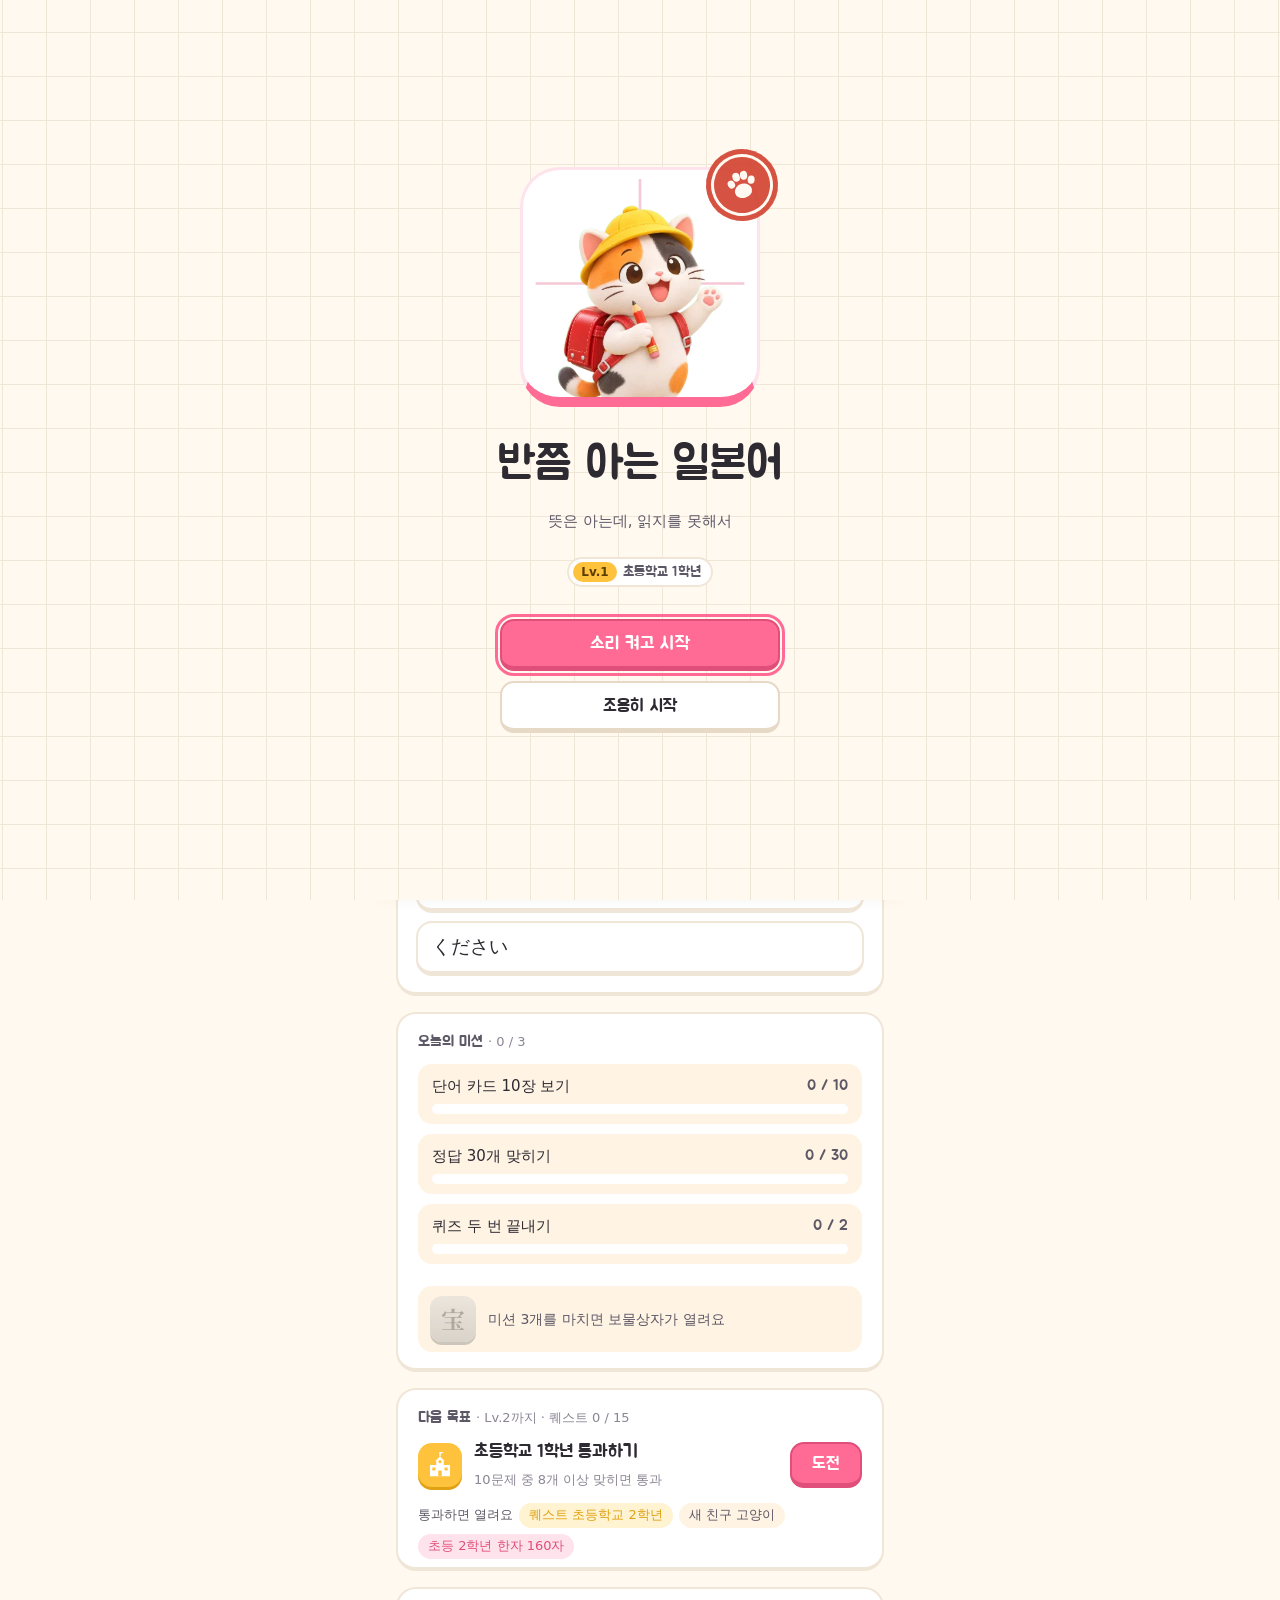
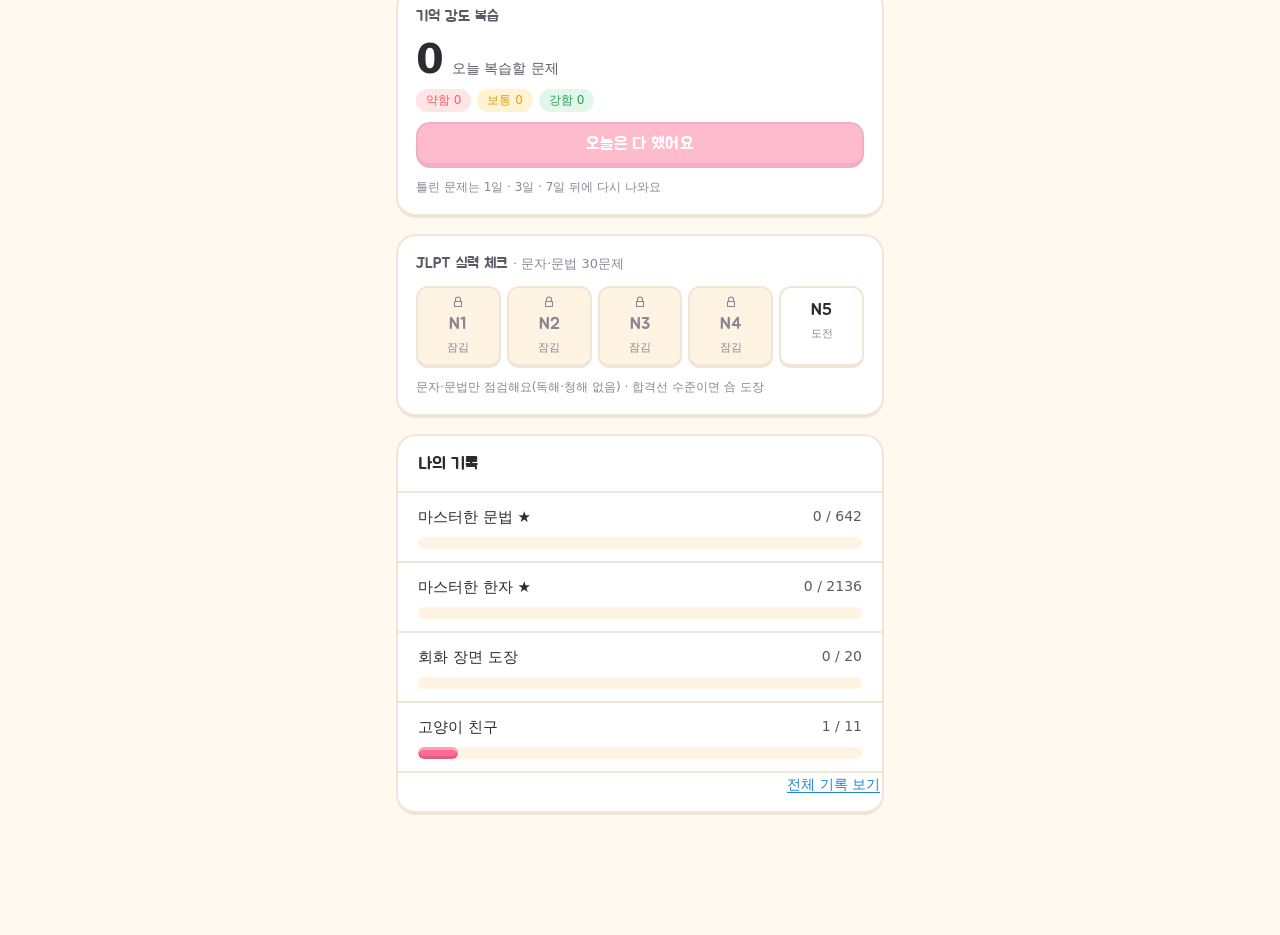
==== commit dfec8fb8: "이름 '반쯤 아는 일본어', 문법 처음부터 열람, 한자 뜻 문제를 읽기 문제로, PC 배치 제거 (v41) Co-Authored-By: Claude Opus 5.5 <noreply" ====
--- a/index.html
+++ b/index.html
@@ -3,13 +3,13 @@
 <head>
 <meta charset="utf-8">
 <meta name="viewport" content="width=device-width, initial-scale=1">
-<title>일본어 첫걸음</title>
+<title>반쯤 아는 일본어</title>
 <meta name="robots" content="noindex, nofollow">
 <link rel="manifest" href="manifest.webmanifest">
 <link rel="apple-touch-icon" href="icons/icon-180.png">
 <meta name="apple-mobile-web-app-capable" content="yes">
 <meta name="mobile-web-app-capable" content="yes">
-<meta name="apple-mobile-web-app-title" content="일본어">
+<meta name="apple-mobile-web-app-title" content="반쯤 아는 일본어">
 <meta name="apple-mobile-web-app-status-bar-style" content="default">
 <meta name="theme-color" content="#ffffff">
 <link rel="stylesheet" href="https://fonts.googleapis.com/css2?family=Noto+Serif+JP:wght@400;600&family=Jua&display=swap">
@@ -17,7 +17,7 @@
 </head>
 <body>
 <header class="top">
-  <button class="brand" data-go="home"><span class="mark paw" aria-hidden="true"><svg viewBox="0 0 24 24"><ellipse cx="12" cy="15.6" rx="5.2" ry="4.3"/><ellipse cx="5.9" cy="10.2" rx="2.1" ry="2.5" transform="rotate(-18 5.9 10.2)"/><ellipse cx="9.7" cy="6.6" rx="2.2" ry="2.7" transform="rotate(-6 9.7 6.6)"/><ellipse cx="14.3" cy="6.6" rx="2.2" ry="2.7" transform="rotate(6 14.3 6.6)"/><ellipse cx="18.1" cy="10.2" rx="2.1" ry="2.5" transform="rotate(18 18.1 10.2)"/></svg></span>일본어 첫걸음</button>
+  <button class="brand" data-go="home"><span class="mark paw" aria-hidden="true"><svg viewBox="0 0 24 24"><ellipse cx="12" cy="15.6" rx="5.2" ry="4.3"/><ellipse cx="5.9" cy="10.2" rx="2.1" ry="2.5" transform="rotate(-18 5.9 10.2)"/><ellipse cx="9.7" cy="6.6" rx="2.2" ry="2.7" transform="rotate(-6 9.7 6.6)"/><ellipse cx="14.3" cy="6.6" rx="2.2" ry="2.7" transform="rotate(6 14.3 6.6)"/><ellipse cx="18.1" cy="10.2" rx="2.1" ry="2.5" transform="rotate(18 18.1 10.2)"/></svg></span>반쯤 아는 일본어</button>
   <div class="topright"><span class="xpbadge" id="xp"></span><button class="mebtn" data-go="me" aria-label="내 정보 · 설정"><svg class="icon" viewBox="0 0 24 24" aria-hidden="true"><path d="M12 12a4 4 0 1 0 0-8 4 4 0 0 0 0 8Z M4 21c1.2-4 4.3-6 8-6s6.8 2 8 6"/></svg></button></div>
 </header>
 <main id="app"></main>
--- a/style.css
+++ b/style.css
@@ -87,7 +87,7 @@
 .top nav button[data-go="quiz"] { --c: var(--sun); --ct: var(--sun-t); }
 .top nav button[data-go="grammar"] { --c: var(--mint); --ct: var(--mint-t); }
 .top nav .s { display: none; }
-@media (hover: hover) { .top nav button:hover { background: var(--raised); color: var(--ink); } }
+
 .top nav button.on { background: var(--ct); border-color: var(--c); color: var(--ink); }
 .xpbadge { display: inline-flex; align-items: center; gap: 4px; height: 34px; padding: 0 12px; border-radius: 999px; background: var(--sun-t); color: var(--ink); font-family: var(--round); font-size: 15px; }
 .xpbadge b { font-weight: 400; color: var(--sun-d); }
@@ -95,7 +95,7 @@
 .soundbtn.off { color: var(--ink-3); opacity: 0.6; }
 .topright { display: flex; align-items: center; gap: 6px; }
 
-main { max-width: 640px; margin: 0 auto; padding: 28px 16px 96px; }
+main { max-width: 520px; margin: 0 auto; padding: 28px 16px 96px; }
 .title { font-family: var(--round); font-size: 26px; font-weight: 400; margin: 0 0 16px; }
 .sub { color: var(--ink-2); font-size: 14px; margin: 0 0 16px; }
 .dim { color: var(--ink-3); font-size: 14px; }
@@ -122,10 +122,10 @@
   border-radius: 14px; font-family: var(--round); font-size: 17px; letter-spacing: 0.01em;
   transition: transform 100ms var(--ease), border-bottom-width 100ms var(--ease), background-color 150ms var(--ease), filter 150ms var(--ease);
 }
-@media (hover: hover) { .btn:hover:not(:disabled) { background: var(--raised); } }
+
 .btn:active:not(:disabled) { transform: translateY(3px); border-bottom-width: 2px; }
 .btn.pri { background: var(--acc); color: #fff; border-color: var(--acc-d); }
-@media (hover: hover) { .btn.pri:hover:not(:disabled) { background: var(--acc); filter: brightness(1.06); } }
+
 .btn:disabled { opacity: 0.45; cursor: default; }
 .btn.icon-only { width: 46px; padding: 0; }
 
@@ -150,7 +150,7 @@
 .masu-group.kj { cursor: pointer; }
 .masu-group.kj .masu { transition: background-color 150ms var(--ease); }
 .masu-group.kj.on .masu { background-color: var(--pink-t); }
-@media (hover: hover) { .masu-group.kj:hover .masu { background-color: var(--pink-t); } }
+
 .masu-group.kj.on .furi { color: var(--pen); }
 .masu-row.lg .masu { width: 88px; height: 88px; font-size: 60px; }
 .masu-row.lg .furi { height: 24px; font-size: 15px; line-height: 24px; }
@@ -169,11 +169,9 @@
 .mean span { display: inline-block; margin-top: 4px; padding: 2px 10px; border-radius: 999px; background: var(--acc-t); color: var(--acc-d); font-family: var(--sans); font-size: 13px; }
 .cardtabs button .num { margin-left: 4px; font-size: 12px; color: var(--ink-3); }
 /* 폰에서는 카드 종류 네 개를 한 줄에: 개수는 이름 아래로 */
-@media (max-width: 520px) {
   .tabs.cardtabs { display: flex; flex-wrap: nowrap; width: 100%; }
   .cardtabs button { flex: 1; min-width: 0; height: auto; padding: 6px 4px; display: flex; flex-direction: column; align-items: center; line-height: 1.25; font-size: 15px; white-space: nowrap; }
   .cardtabs button .num { margin-left: 0; font-size: 11px; }
-}
 .adjtable { border-top: 2px solid var(--line); }
 .adjtable .end, .rule .end { color: var(--ink-3); }
 
@@ -185,7 +183,7 @@
 .filters { display: flex; flex-wrap: wrap; gap: 8px; margin-bottom: 16px; }
 .filters button { display: inline-flex; align-items: center; gap: 8px; height: 36px; padding: 0 14px; border: 2px solid var(--line); background: var(--card); border-radius: 12px; font-family: var(--round); font-size: 15px; color: var(--ink-2); transition: background-color 150ms var(--ease), color 150ms var(--ease); }
 .filters button .num { color: var(--ink-3); font-size: 12px; font-family: var(--sans); }
-@media (hover: hover) { .filters button:hover { background: var(--raised); } }
+
 .filters button.on { background: var(--acc); border-color: var(--acc-d); color: #fff; }
 .filters button.on .num { color: inherit; opacity: 0.8; }
 .picker { display: flex; gap: 8px; align-items: center; margin-bottom: 16px; }
@@ -197,7 +195,7 @@
 /* ───── 한자 ───── */
 .kgrid { display: grid; grid-template-columns: repeat(auto-fill, minmax(56px, 1fr)); padding: 20px; }
 .kcell { position: relative; width: auto; height: auto; aspect-ratio: 1; font-size: 32px; margin: 0 -2px -2px 0; transition: background-color 150ms var(--ease), transform 200ms var(--spring); }
-@media (hover: hover) { .kcell:hover { background-color: var(--pink-t); transform: scale(1.06); z-index: 1; } }
+
 .kcell.on { background-color: var(--pink-t); }
 .kcell.seen::after { content: ""; position: absolute; top: 5px; right: 5px; width: 8px; height: 8px; border-radius: 50%; background: var(--pink); }
 /* 고등 한자 단어 목록 */
@@ -206,7 +204,7 @@
 .hkrow { position: relative; display: flex; flex-direction: column; align-items: flex-start; gap: 4px; padding: 12px 14px; border: 2px solid var(--line); border-radius: 12px; background: var(--card, transparent); color: var(--ink); font: inherit; text-align: left; cursor: pointer; transition: background-color 150ms var(--ease), transform 200ms var(--spring); }
 .hkrow.on { background: var(--pink-t); border-color: var(--pink); }
 .hkrow.seen::after { content: ""; position: absolute; top: 8px; right: 8px; width: 8px; height: 8px; border-radius: 50%; background: var(--pink); }
-@media (hover: hover) { .hkrow:hover { background: var(--pink-t); } }
+
 .hkw { font-family: var(--jp); font-size: 22px; line-height: 1.5; }
 .hkm { color: var(--ink-2); font-size: 13px; line-height: 1.4; }
 .hkhead { display: flex; align-items: baseline; flex-wrap: wrap; gap: 12px; padding: 20px 20px 4px; }
@@ -237,7 +235,7 @@
 .rule p { margin: 0 0 4px; }
 .rule .jp { font-size: 18px; color: var(--ink); line-height: 2.2; }
 .panel .row .jp { font-size: 18px; line-height: 2; }
-main.wide { max-width: 1040px; }
+
 .tablewrap { overflow-x: auto; }
 .fsep { flex-basis: 100%; height: 0; }
 .alltable { min-width: 720px; }
@@ -246,11 +244,11 @@
 .alltable tbody th { z-index: 1; }
 .alltable tbody tr { cursor: pointer; transition: background-color 150ms var(--ease); }
 .alltable tbody tr:focus-visible { background: var(--acc-t); outline: none; }
-@media (hover: hover) { .alltable tbody tr:hover { background: var(--acc-t); outline: none; } }
+
 .alltable tbody th, .alltable td { padding: 4px 16px; vertical-align: bottom; }
 .alltable tbody th { position: sticky; left: 0; background: var(--card); color: var(--ink); font-size: 17px; line-height: 2; min-width: 168px; white-space: nowrap; border-right: 2px solid var(--line); transition: background-color 150ms var(--ease); }
 .alltable tbody tr:focus-visible th { background: var(--acc-t); }
-@media (hover: hover) { .alltable tbody tr:hover th { background: var(--acc-t); } }
+
 .alltable tbody th small { margin-left: 8px; font-size: 12px; color: var(--ink-3); font-family: var(--sans); }
 .alltable td { font-size: 17px; line-height: 2; white-space: nowrap; }
 .alltable .end { color: var(--ink-3); }
@@ -266,7 +264,7 @@
 .gitem { border-bottom: 2px solid var(--line); }
 .gitem:last-child { border-bottom: 0; }
 .ghead { width: 100%; display: grid; grid-template-columns: 1fr auto; align-items: center; gap: 2px 12px; padding: 14px 20px; border: 0; background: none; text-align: left; transition: background-color 150ms var(--ease); }
-@media (hover: hover) { .ghead:hover { background: var(--raised); } }
+
 .gitem.open .ghead { background: var(--mint-t); }
 .gpattern { font-size: 19px; line-height: 2; color: var(--ink); }
 .gpattern rt, .gex rt { font-size: 10px; }
@@ -379,7 +377,7 @@
   border-radius: 16px; font-size: 20px; line-height: 2;
   transition: background-color 150ms var(--ease), border-color 150ms var(--ease), transform 100ms var(--ease);
 }
-@media (hover: hover) { .choice:hover:not(:disabled) { background: var(--raised); border-color: var(--edge); } }
+
 .choice:active:not(:disabled) { transform: translateY(3px); border-bottom-width: 2px; }
 .choice:disabled { cursor: default; }
 .choice:not([lang]) { font-family: var(--round); }
@@ -420,7 +418,7 @@
 .wrongrow .jp { font-size: 18px; line-height: 2; }
 
 /* ───── 홈 ───── */
-main.homewide { max-width: 900px; }
+
 .eyebrow { font-family: var(--round); font-size: 15px; color: var(--ink-2); }
 .eyebrow .num { color: var(--ink-3); font-family: var(--sans); font-size: 13px; }
 .hero { position: relative; border-radius: 24px; overflow: hidden; margin-bottom: 16px; background: #fdf6ea; border: 2px solid var(--line); border-bottom-width: 5px; }
@@ -447,7 +445,7 @@
 .homegrid { display: grid; grid-template-columns: 1fr 1fr; gap: 16px; margin-bottom: 16px; }
 .homegrid .panel { margin-bottom: 0; }
 .daily { display: flex; flex-direction: column; gap: 16px; padding: 20px; text-align: left; font: inherit; color: inherit; cursor: pointer; background: var(--card); transition: transform 150ms var(--ease); }
-@media (hover: hover) { .daily:hover { transform: translateY(-2px); } }
+
 .daily:active { transform: translateY(2px); }
 .daily-body { display: flex; gap: 20px; align-items: center; }
 .daily .masu { background-color: var(--pink-t); border-color: var(--pink); }
@@ -504,7 +502,6 @@
 }
 
 /* ───── 작은 화면 ───── */
-@media (max-width: 640px) {
   .hero-text { position: static; width: auto; padding: 20px; background: var(--card); color: var(--ink); }
   .hero p { color: var(--ink-2); }
   .hero h1 { font-size: 34px; }
@@ -516,17 +513,11 @@
   .banner-text h1 { font-size: 21px; }
   .banner-text p { font-size: 12px; }
   .homegrid { grid-template-columns: 1fr; }
-}
-@media (max-width: 900px) {
   .top nav .l { display: none; }
   .top nav .s { display: inline; }
-}
-@media (max-width: 760px) {
   .brand { order: 1; }
   .topright { order: 2; }
   .top nav { order: 3; width: 100%; justify-content: space-between; }
-}
-@media (max-width: 480px) {
   .top { padding: 8px 12px; }
   .xpbadge { height: 30px; font-size: 14px; }
   .soundbtn { width: 34px; height: 34px; }
@@ -562,7 +553,6 @@
   .kinfo { grid-template-columns: 72px 1fr; gap: 16px; }
   .masu.xl { width: 72px; height: 72px; font-size: 50px; }
   .feedback .fmascot { display: none; }
-}
 .locknote { margin: -4px 0 12px; color: var(--ink-3); font-size: 13px; }
 
 /* ───── 레벨링 · 성취 ───── */
@@ -614,7 +604,7 @@
 .badge.on b { color: var(--ink); }
 .badge.on .bmark { border: 3px solid #d2402e; color: #d2402e; transform: rotate(-8deg); }
 .badge.new .bmark { --r: -8deg; animation: stampIn 600ms var(--spring) 800ms both; }
-@media (max-width: 520px) { .lockpanel .mascot { width: 64px; height: 64px; } }
+ .lockpanel .mascot { width: 64px; height: 64px; } 
 
 /* ───── 오프닝 (앱을 켤 때) ───── */
 html.opening, html.opening body { overflow: hidden; }
@@ -633,7 +623,7 @@
 .op-title .sp { width: 0.3em; }
 .op-sub { display: flex; flex-wrap: wrap; justify-content: center; gap: 8px; margin: 0; animation: opFade 500ms var(--ease) 1750ms both; }
 .op-streak { padding: 2px 12px; border-radius: 999px; background: var(--sun-t); color: var(--sun-d); font-family: var(--round); font-size: 14px; line-height: 24px; }
-.op-start { margin-top: 18px; min-width: 200px; font-size: 18px; animation: opFade 420ms var(--ease) 2100ms both, opPulse 1600ms ease-in-out 2600ms infinite; }
+.op-start { min-width: 200px; font-size: 18px; animation: opPulse 1600ms ease-in-out 2200ms infinite; }
 .op-petals { position: absolute; inset: 0; pointer-events: none; }
 .op-petals i { position: absolute; top: -24px; left: var(--l); width: var(--s); height: var(--s); border-radius: 60% 0 60% 0; background: var(--c); opacity: 0.85; animation: opFall var(--t) linear calc(1100ms + var(--d)) infinite both; }
 @keyframes opCellIn { 0% { transform: scale(0.2) rotate(-12deg); opacity: 0; } 100% { transform: scale(1) rotate(0); opacity: 1; } }
@@ -772,7 +762,7 @@
 .talkstampwin b { display: block; font-family: var(--round); font-size: 18px; font-weight: 400; }
 .talkstampwin small { color: var(--ink-2); font-size: 13px; }
 .tstamp.big { display: grid; place-items: center; width: 56px; height: 56px; border: 3px solid #d2402e; border-radius: 50%; color: #d2402e; opacity: 1; font-size: 28px; font-weight: 700; --r: -10deg; animation: stampIn 600ms var(--spring) 600ms both; }
-@media (max-width: 520px) { .tgrid { grid-template-columns: repeat(5, 1fr); } .quizbar .tabs button { padding: 0 9px; } }
+ .tgrid { grid-template-columns: repeat(5, 1fr); } .quizbar .tabs button { padding: 0 9px; } 
 
 /* ───── 의성어 카드 ───── */
 .onobox { margin: 4px 16px 12px; display: grid; gap: 8px; }
@@ -783,7 +773,7 @@
 .onoex .ko { font-size: 13px; color: var(--ink-2); }
 .onowhen { margin: 0; font-size: 13px; color: var(--ink-3); }
 .gq.onoq { font-family: var(--jp); font-size: 40px; letter-spacing: 0.04em; }
-@media (max-width: 520px) { .quizbar .tabs button { padding: 0 7px; font-size: 14px; } }
+ .quizbar .tabs button { padding: 0 7px; font-size: 14px; } 
 .choice.wrap { white-space: normal; line-height: 1.35; word-break: keep-all; padding-top: 8px; padding-bottom: 8px; }
 
 /* ───── 5단계: 미션 · 보물상자 · 복습 · 모의고사 · 마스터 · 성적표 ───── */
@@ -833,7 +823,7 @@
 /* 왼쪽 위: 고양이 발바닥 마크 (누르면 꾹 눌리는 젤리) */
 .brand .mark.paw svg { width: 22px; height: 22px; fill: #fff; transition: transform 200ms var(--spring); }
 .brand:active .mark.paw svg { transform: scale(0.82); }
-@media (hover: hover) { .brand:hover .mark.paw svg { transform: rotate(-10deg) scale(1.08); } }
+
 
 /* ───── 단짝 고양이 더 살리기 ───── */
 button.hero-mascot { border: 0; background: none; padding: 0; cursor: pointer; font: inherit; text-align: left; }
@@ -857,8 +847,8 @@
 
 /* ───── 꼭 고칠 것: 아래 탭 · 내 정보 · 교정 · 진단 ───── */
 main { padding-bottom: calc(104px + env(safe-area-inset-bottom)); }
-.tabbar { position: fixed; left: 0; right: 0; bottom: 0; z-index: 30; display: grid; grid-template-columns: repeat(5, 1fr); max-width: 640px; margin: 0 auto; padding: 6px 4px calc(6px + env(safe-area-inset-bottom)); background: var(--card); border-top: 1px solid var(--line); box-shadow: 0 -4px 16px var(--shadow); }
-@media (min-width: 641px) { .tabbar { border: 1px solid var(--line); border-bottom: 0; border-radius: 20px 20px 0 0; } }
+.tabbar { position: fixed; left: 0; right: 0; bottom: 0; z-index: 30; display: grid; grid-template-columns: repeat(5, 1fr); max-width: 520px; margin: 0 auto; padding: 6px 4px calc(6px + env(safe-area-inset-bottom)); background: var(--card); border-top: 1px solid var(--line); box-shadow: 0 -4px 16px var(--shadow); }
+
 .tabbar button { display: flex; flex-direction: column; align-items: center; justify-content: center; gap: 2px; min-height: 52px; padding: 4px 2px; border: 0; border-radius: 12px; background: none; color: var(--ink-3); font-family: var(--round); font-size: 12px; cursor: pointer; }
 .tabbar svg { width: 24px; height: 24px; fill: none; stroke: currentColor; stroke-width: 1.8; stroke-linecap: round; stroke-linejoin: round; }
 .tabbar button.on { color: var(--pink-d); background: var(--pink-t); }
@@ -893,7 +883,7 @@
 /* 실력 진단 안내 */
 .placehint { font-size: 13px; color: var(--ink-2); }
 .mockintro ul { margin: 8px 0 14px; padding-left: 20px; line-height: 1.8; color: var(--ink-2); }
-.op-btns { display: flex; flex-direction: column; gap: 10px; width: min(280px, 80vw); }
+.op-btns { display: flex; flex-direction: column; gap: 10px; width: min(280px, 80vw); margin-top: 18px; animation: opFade 420ms var(--ease) 1500ms both; }
 .op-btns .btn { width: 100%; min-height: 52px; }
 
 /* 내 정보 */
@@ -907,3 +897,5 @@
 .merow span { font-size: 13px; color: var(--ink-3); }
 .merow.danger b { color: var(--bad-d); }
 .menote { margin: 0; font-size: 14px; line-height: 1.7; color: var(--ink-2); }
+.op-tag { margin: 6px 0 10px; font-size: 15px; color: var(--ink-2); animation: opFade 500ms var(--ease) 1650ms both; }
+.quizlock { display: inline-flex; align-items: center; gap: 4px; font-size: 13px; color: var(--ink-3); }
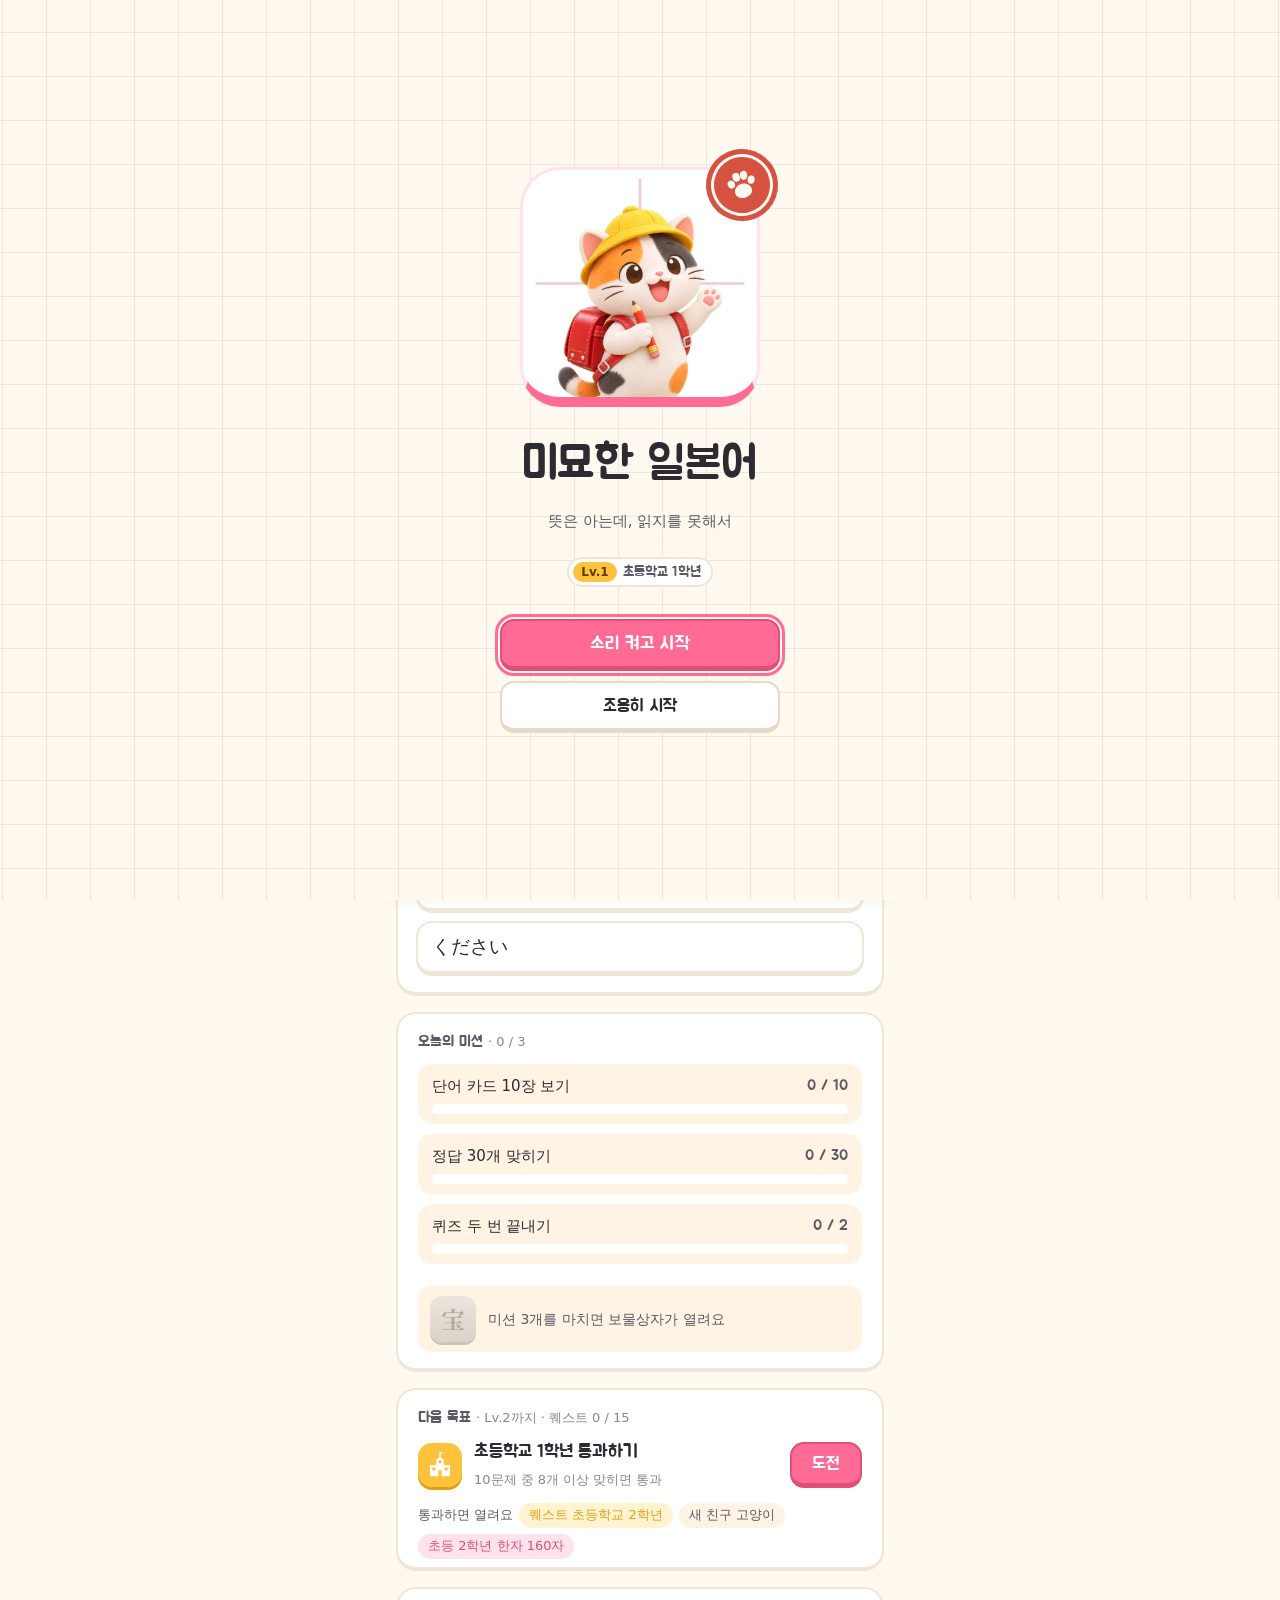
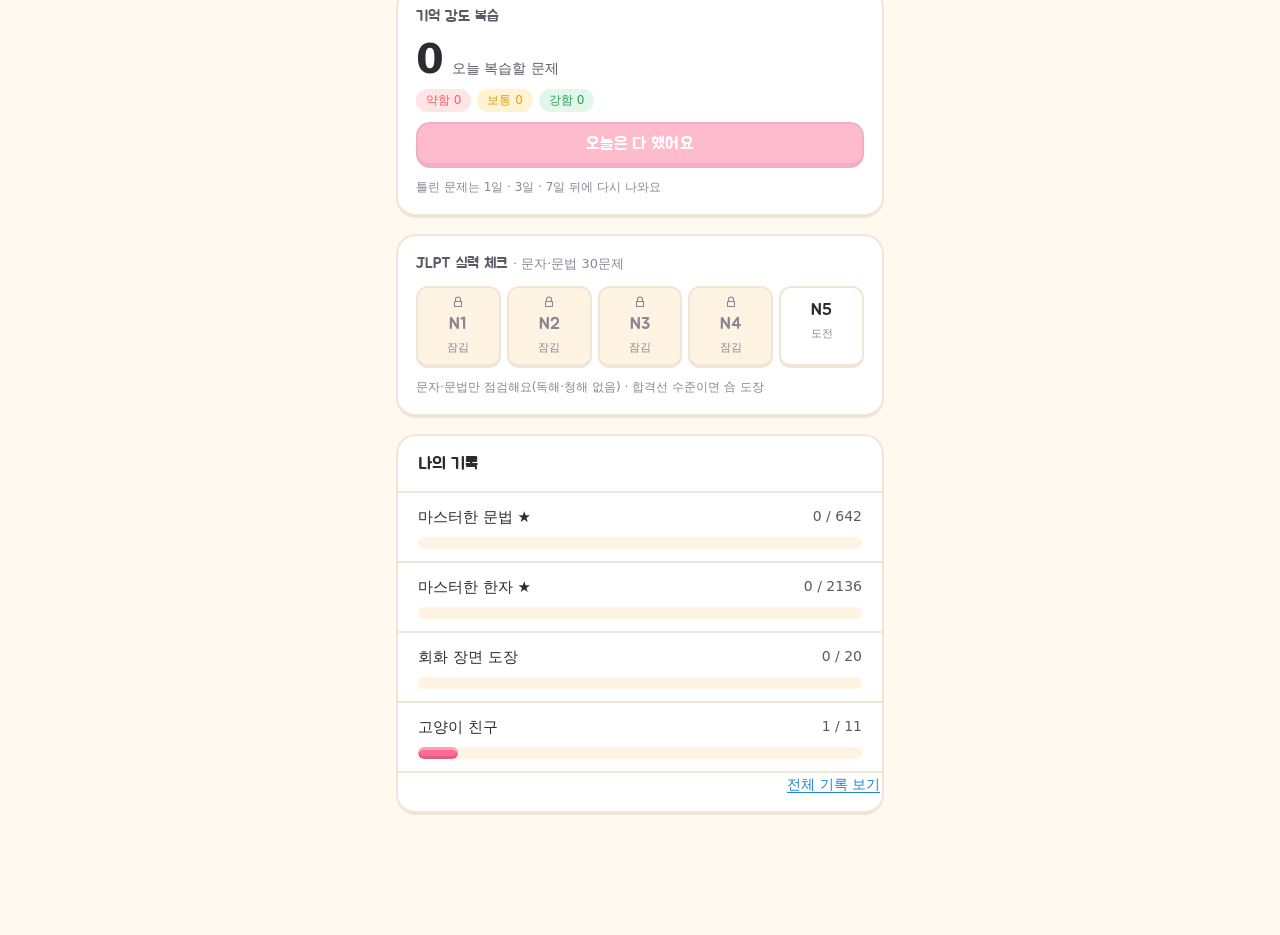
==== commit 7a249e75: "앱 이름 '미묘한 일본어', 아이콘 이름 '미묘' (v43) Co-Authored-By: Claude Opus 5.5 <noreply@anthropic.com>" ====
--- a/index.html
+++ b/index.html
@@ -3,13 +3,13 @@
 <head>
 <meta charset="utf-8">
 <meta name="viewport" content="width=device-width, initial-scale=1">
-<title>반쯤 아는 일본어</title>
+<title>미묘한 일본어</title>
 <meta name="robots" content="noindex, nofollow">
 <link rel="manifest" href="manifest.webmanifest">
 <link rel="apple-touch-icon" href="icons/icon-180.png">
 <meta name="apple-mobile-web-app-capable" content="yes">
 <meta name="mobile-web-app-capable" content="yes">
-<meta name="apple-mobile-web-app-title" content="반쯤 아는 일본어">
+<meta name="apple-mobile-web-app-title" content="미묘">
 <meta name="apple-mobile-web-app-status-bar-style" content="default">
 <meta name="theme-color" content="#ffffff">
 <link rel="stylesheet" href="https://fonts.googleapis.com/css2?family=Noto+Serif+JP:wght@400;600&family=Jua&display=swap">
@@ -17,7 +17,7 @@
 </head>
 <body>
 <header class="top">
-  <button class="brand" data-go="home"><span class="mark paw" aria-hidden="true"><svg viewBox="0 0 24 24"><ellipse cx="12" cy="15.6" rx="5.2" ry="4.3"/><ellipse cx="5.9" cy="10.2" rx="2.1" ry="2.5" transform="rotate(-18 5.9 10.2)"/><ellipse cx="9.7" cy="6.6" rx="2.2" ry="2.7" transform="rotate(-6 9.7 6.6)"/><ellipse cx="14.3" cy="6.6" rx="2.2" ry="2.7" transform="rotate(6 14.3 6.6)"/><ellipse cx="18.1" cy="10.2" rx="2.1" ry="2.5" transform="rotate(18 18.1 10.2)"/></svg></span>반쯤 아는 일본어</button>
+  <button class="brand" data-go="home"><span class="mark paw" aria-hidden="true"><svg viewBox="0 0 24 24"><ellipse cx="12" cy="15.6" rx="5.2" ry="4.3"/><ellipse cx="5.9" cy="10.2" rx="2.1" ry="2.5" transform="rotate(-18 5.9 10.2)"/><ellipse cx="9.7" cy="6.6" rx="2.2" ry="2.7" transform="rotate(-6 9.7 6.6)"/><ellipse cx="14.3" cy="6.6" rx="2.2" ry="2.7" transform="rotate(6 14.3 6.6)"/><ellipse cx="18.1" cy="10.2" rx="2.1" ry="2.5" transform="rotate(18 18.1 10.2)"/></svg></span>미묘한 일본어</button>
   <div class="topright"><span class="xpbadge" id="xp"></span><button class="mebtn" data-go="me" aria-label="내 정보 · 설정"><svg class="icon" viewBox="0 0 24 24" aria-hidden="true"><path d="M12 12a4 4 0 1 0 0-8 4 4 0 0 0 0 8Z M4 21c1.2-4 4.3-6 8-6s6.8 2 8 6"/></svg></button></div>
 </header>
 <main id="app"></main>
@@ -37,6 +37,7 @@
 <script src="data/grammar.js"></script>
 <script src="data/talk.js"></script>
 <script src="data/ono.js"></script>
+<script src="data/numbers.js"></script>
 <script src="conjugate.js"></script>
 <script src="quiz.js"></script>
 <script src="level.js"></script>
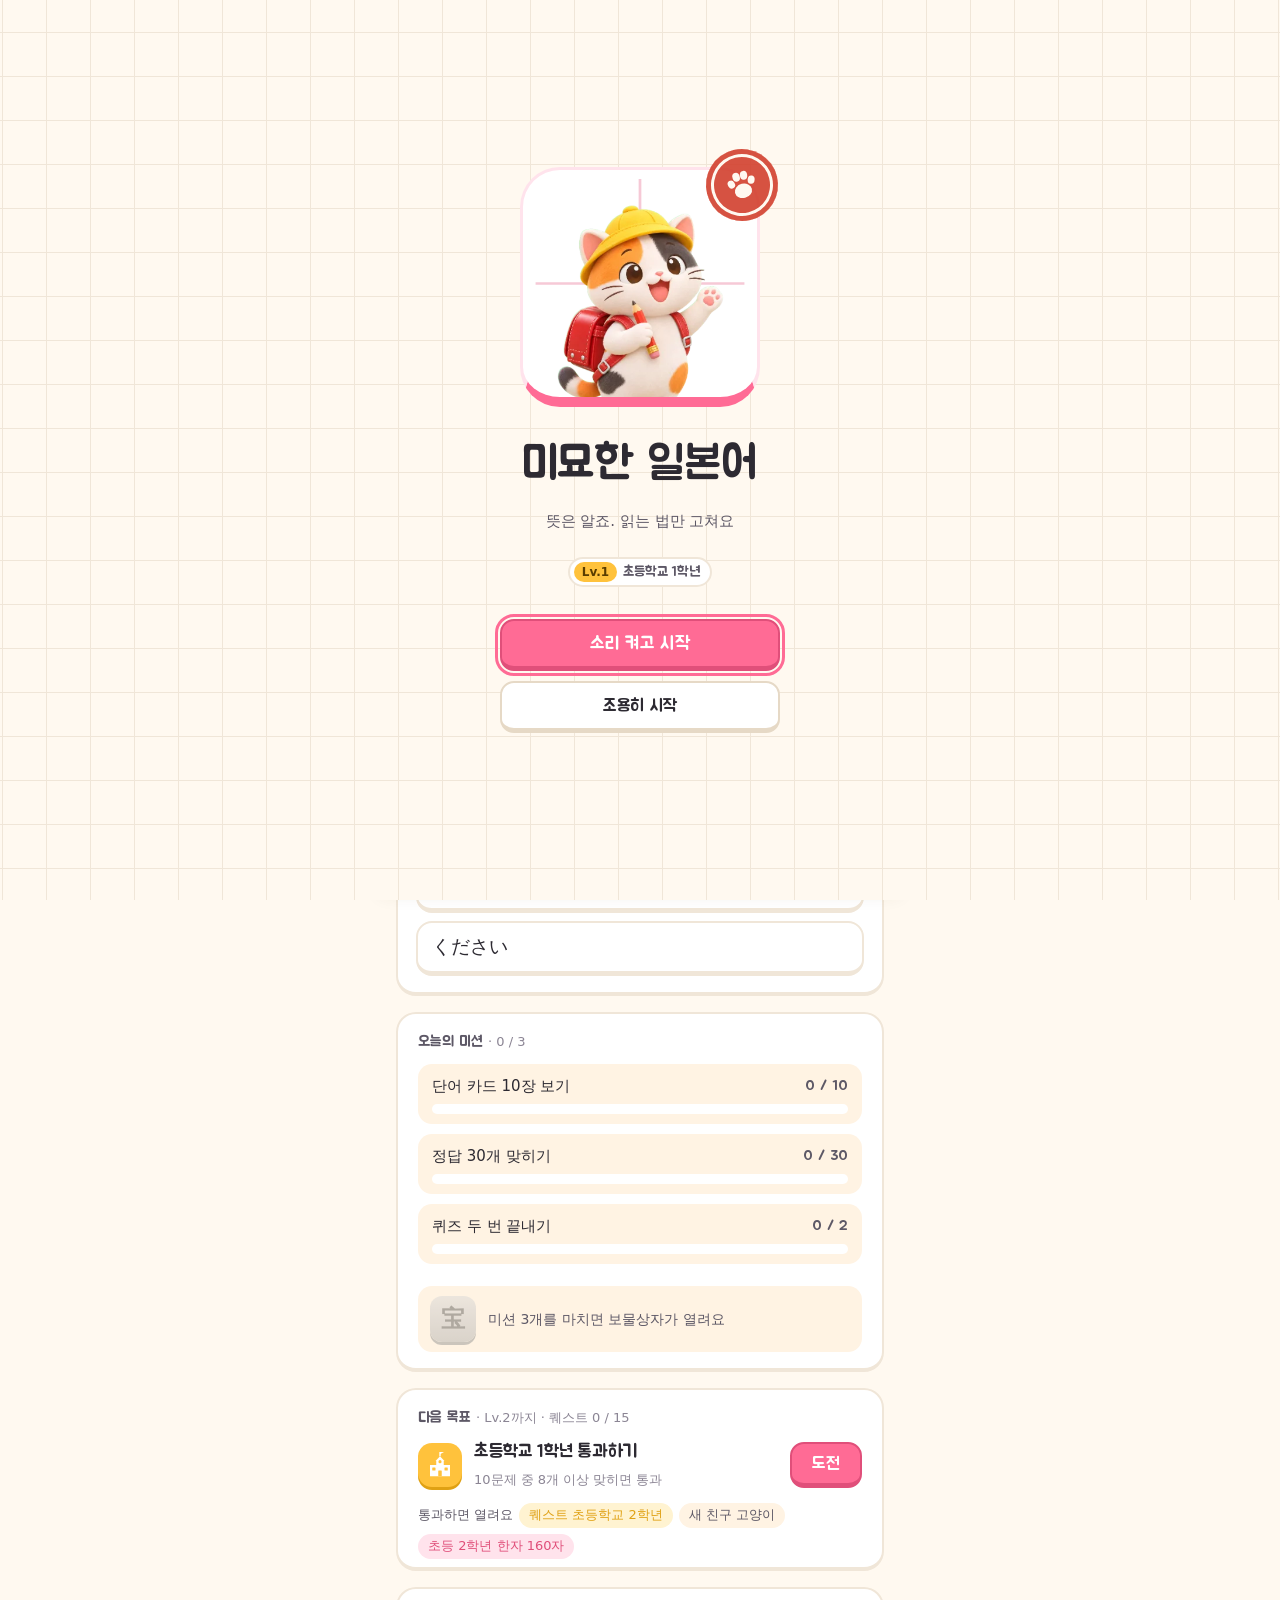
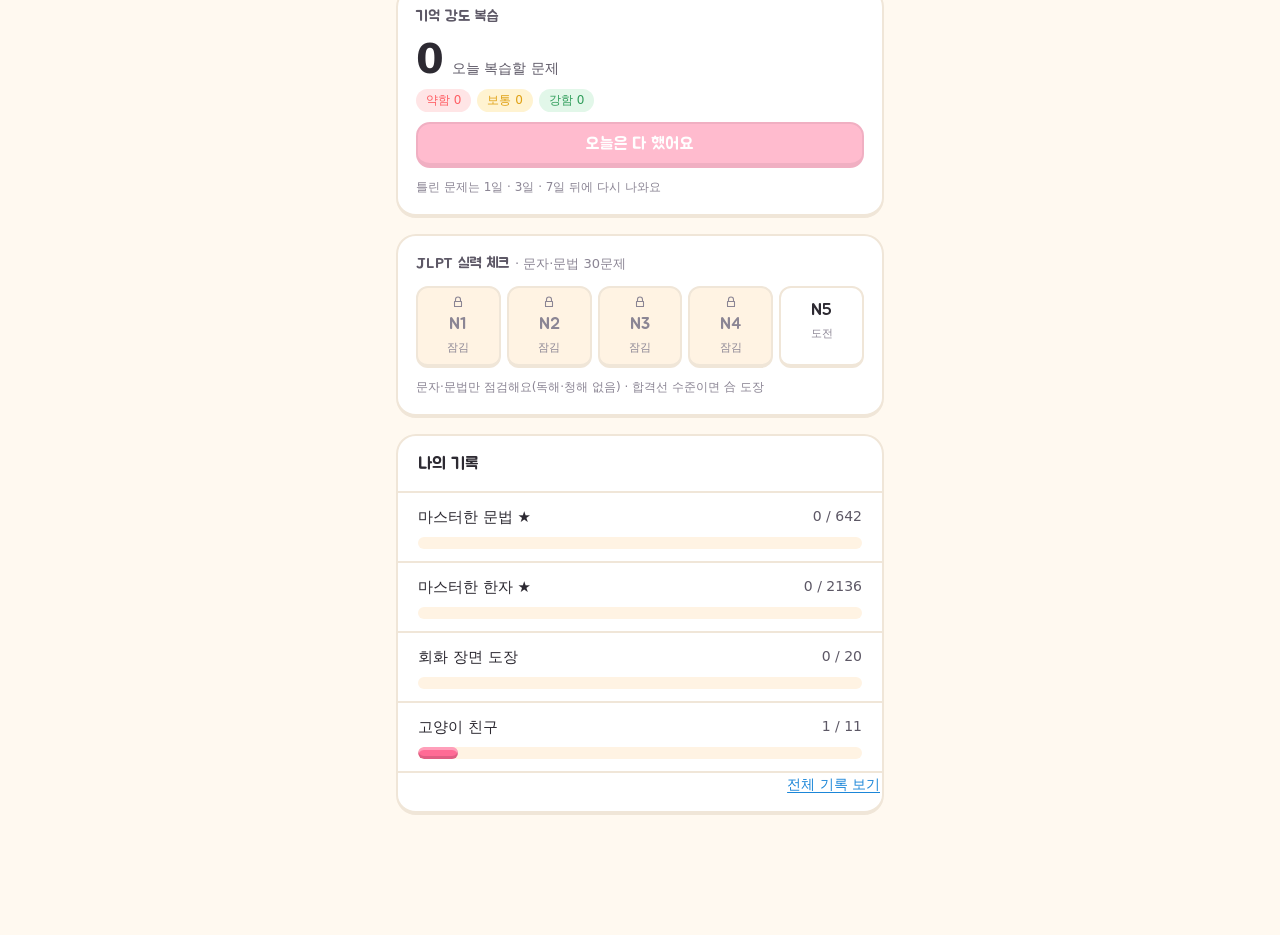
==== commit 6ecc1628: "같은 문제 반복 줄이기, 접속 문제 보기 4개로, 글꼴을 앱 안에 넣어 깜빡임 제거, 고양이 이름 뜻 삭제 (v46) Co-Authored-By: Claude Opus 5.5 <n" ====
--- a/index.html
+++ b/index.html
@@ -12,7 +12,7 @@
 <meta name="apple-mobile-web-app-title" content="미묘">
 <meta name="apple-mobile-web-app-status-bar-style" content="default">
 <meta name="theme-color" content="#ffffff">
-<link rel="stylesheet" href="https://fonts.googleapis.com/css2?family=Noto+Serif+JP:wght@400;600&family=Jua&display=swap">
+<link rel="stylesheet" href="fonts/jua.css">
 <link rel="stylesheet" href="style.css">
 </head>
 <body>
--- a/fonts/jua.css
+++ b/fonts/jua.css
@@ -0,0 +1,697 @@
+@font-face {
+  font-family: 'Jua';
+  font-style: normal;
+  font-weight: 400;
+  font-display: block;
+  src: url(jua/2.woff2) format('woff2');
+  unicode-range: U+d723-d728, U+d72a-d733, U+d735-d748, U+d74a-d74f, U+d752-d753, U+d755-d757, U+d75a-d75f, U+d762-d764, U+d766-d768, U+d76a-d76b, U+d76d-d76f, U+d771-d787, U+d789-d78b, U+d78d-d78f, U+d791-d797, U+d79a, U+d79c, U+d79e-d7a3, U+f900-f909, U+f90b-f92e;
+}
+@font-face {
+  font-family: 'Jua';
+  font-style: normal;
+  font-weight: 400;
+  font-display: block;
+  src: url(jua/3.woff2) format('woff2');
+  unicode-range: U+d679-d68b, U+d68e-d69e, U+d6a0, U+d6a2-d6a7, U+d6a9-d6c3, U+d6c6-d6c7, U+d6c9-d6cb, U+d6cd-d6d3, U+d6d5-d6d6, U+d6d8-d6e3, U+d6e5-d6e7, U+d6e9-d6fb, U+d6fd-d717, U+d719-d71f, U+d721-d722;
+}
+@font-face {
+  font-family: 'Jua';
+  font-style: normal;
+  font-weight: 400;
+  font-display: block;
+  src: url(jua/4.woff2) format('woff2');
+  unicode-range: U+d5bc-d5c7, U+d5ca-d5cb, U+d5cd-d5cf, U+d5d1-d5d7, U+d5d9-d5da, U+d5dc, U+d5de-d5e3, U+d5e6-d5e7, U+d5e9-d5eb, U+d5ed-d5f6, U+d5f8, U+d5fa-d5ff, U+d602-d603, U+d605-d607, U+d609-d60f, U+d612-d613, U+d616-d61b, U+d61d-d637, U+d63a-d63b, U+d63d-d63f, U+d641-d647, U+d64a-d64c, U+d64e-d653, U+d656-d657, U+d659-d65b, U+d65d-d666, U+d668, U+d66a-d678;
+}
+@font-face {
+  font-family: 'Jua';
+  font-style: normal;
+  font-weight: 400;
+  font-display: block;
+  src: url(jua/5.woff2) format('woff2');
+  unicode-range: U+d507, U+d509-d50b, U+d50d-d513, U+d515-d53b, U+d53e-d53f, U+d541-d543, U+d545-d54c, U+d54e, U+d550, U+d552-d557, U+d55a-d55b, U+d55d-d55f, U+d561-d564, U+d566-d567, U+d56a, U+d56c, U+d56e-d573, U+d576-d577, U+d579-d583, U+d585-d586, U+d58a-d5a4, U+d5a6-d5bb;
+}
+@font-face {
+  font-family: 'Jua';
+  font-style: normal;
+  font-weight: 400;
+  font-display: block;
+  src: url(jua/6.woff2) format('woff2');
+  unicode-range: U+d464-d477, U+d47a-d47b, U+d47d-d47f, U+d481-d487, U+d489-d48a, U+d48c, U+d48e-d4e7, U+d4e9-d503, U+d505-d506;
+}
+@font-face {
+  font-family: 'Jua';
+  font-style: normal;
+  font-weight: 400;
+  font-display: block;
+  src: url(jua/7.woff2) format('woff2');
+  unicode-range: U+d3bf-d3c7, U+d3ca-d3cf, U+d3d1-d3eb, U+d3ee-d3ef, U+d3f1-d3f3, U+d3f5-d3fb, U+d3fd-d400, U+d402-d45b, U+d45d-d463;
+}
+@font-face {
+  font-family: 'Jua';
+  font-style: normal;
+  font-weight: 400;
+  font-display: block;
+  src: url(jua/8.woff2) format('woff2');
+  unicode-range: U+d2ff, U+d302-d304, U+d306-d30b, U+d30f, U+d311-d313, U+d315-d31b, U+d31e, U+d322-d324, U+d326-d327, U+d32a-d32b, U+d32d-d32f, U+d331-d337, U+d339-d33c, U+d33e-d37b, U+d37e-d37f, U+d381-d383, U+d385-d38b, U+d38e-d390, U+d392-d397, U+d39a-d39b, U+d39d-d39f, U+d3a1-d3a7, U+d3a9-d3aa, U+d3ac, U+d3ae-d3b3, U+d3b5-d3b7, U+d3b9-d3bb, U+d3bd-d3be;
+}
+@font-face {
+  font-family: 'Jua';
+  font-style: normal;
+  font-weight: 400;
+  font-display: block;
+  src: url(jua/9.woff2) format('woff2');
+  unicode-range: U+d257-d27f, U+d281-d29b, U+d29d-d29f, U+d2a1-d2ab, U+d2ad-d2b7, U+d2ba-d2bb, U+d2bd-d2bf, U+d2c1-d2c7, U+d2c9-d2ef, U+d2f2-d2f3, U+d2f5-d2f7, U+d2f9-d2fe;
+}
+@font-face {
+  font-family: 'Jua';
+  font-style: normal;
+  font-weight: 400;
+  font-display: block;
+  src: url(jua/10.woff2) format('woff2');
+  unicode-range: U+d1b4, U+d1b6-d1f3, U+d1f5-d22b, U+d22e-d22f, U+d231-d233, U+d235-d23b, U+d23d-d240, U+d242-d256;
+}
+@font-face {
+  font-family: 'Jua';
+  font-style: normal;
+  font-weight: 400;
+  font-display: block;
+  src: url(jua/11.woff2) format('woff2');
+  unicode-range: U+d105-d12f, U+d132-d133, U+d135-d137, U+d139-d13f, U+d141-d142, U+d144, U+d146-d14b, U+d14e-d14f, U+d151-d153, U+d155-d15b, U+d15e-d187, U+d189-d19f, U+d1a2-d1a3, U+d1a5-d1a7, U+d1a9-d1af, U+d1b2-d1b3;
+}
+@font-face {
+  font-family: 'Jua';
+  font-style: normal;
+  font-weight: 400;
+  font-display: block;
+  src: url(jua/12.woff2) format('woff2');
+  unicode-range: U+d04b-d04f, U+d051-d057, U+d059-d06b, U+d06d-d06f, U+d071-d073, U+d075-d07b, U+d07e-d0a3, U+d0a6-d0a7, U+d0a9-d0ab, U+d0ad-d0b3, U+d0b6, U+d0b8, U+d0ba-d0bf, U+d0c2-d0c3, U+d0c5-d0c7, U+d0c9-d0cf, U+d0d2, U+d0d6-d0db, U+d0de-d0df, U+d0e1-d0e3, U+d0e5-d0eb, U+d0ee-d0f0, U+d0f2-d104;
+}
+@font-face {
+  font-family: 'Jua';
+  font-style: normal;
+  font-weight: 400;
+  font-display: block;
+  src: url(jua/13.woff2) format('woff2');
+  unicode-range: U+cfa2-cfc3, U+cfc5-cfdf, U+cfe2-cfe3, U+cfe5-cfe7, U+cfe9-cff4, U+cff6-cffb, U+cffd-cfff, U+d001-d003, U+d005-d017, U+d019-d033, U+d036-d037, U+d039-d03b, U+d03d-d04a;
+}
+@font-face {
+  font-family: 'Jua';
+  font-style: normal;
+  font-weight: 400;
+  font-display: block;
+  src: url(jua/14.woff2) format('woff2');
+  unicode-range: U+cef0-cef3, U+cef6, U+cef9-ceff, U+cf01-cf03, U+cf05-cf07, U+cf09-cf0f, U+cf11-cf12, U+cf14-cf1b, U+cf1d-cf1f, U+cf21-cf2f, U+cf31-cf53, U+cf56-cf57, U+cf59-cf5b, U+cf5d-cf63, U+cf66, U+cf68, U+cf6a-cf6f, U+cf71-cf84, U+cf86-cf8b, U+cf8d-cfa1;
+}
+@font-face {
+  font-family: 'Jua';
+  font-style: normal;
+  font-weight: 400;
+  font-display: block;
+  src: url(jua/15.woff2) format('woff2');
+  unicode-range: U+ce3c-ce57, U+ce5a-ce5b, U+ce5d-ce5f, U+ce61-ce67, U+ce6a, U+ce6c, U+ce6e-ce73, U+ce76-ce77, U+ce79-ce7b, U+ce7d-ce83, U+ce85-ce88, U+ce8a-ce8f, U+ce91-ce93, U+ce95-ce97, U+ce99-ce9f, U+cea2, U+cea4-ceab, U+cead-cee3, U+cee6-cee7, U+cee9-ceeb, U+ceed-ceef;
+}
+@font-face {
+  font-family: 'Jua';
+  font-style: normal;
+  font-weight: 400;
+  font-display: block;
+  src: url(jua/16.woff2) format('woff2');
+  unicode-range: U+cd92-cd93, U+cd96-cd97, U+cd99-cd9b, U+cd9d-cda3, U+cda6-cda8, U+cdaa-cdaf, U+cdb1-cdc3, U+cdc5-cdcb, U+cdcd-cde7, U+cde9-ce03, U+ce05-ce1f, U+ce22-ce34, U+ce36-ce3b;
+}
+@font-face {
+  font-family: 'Jua';
+  font-style: normal;
+  font-weight: 400;
+  font-display: block;
+  src: url(jua/17.woff2) format('woff2');
+  unicode-range: U+ccef-cd07, U+cd0a-cd0b, U+cd0d-cd1a, U+cd1c, U+cd1e-cd2b, U+cd2d-cd5b, U+cd5d-cd77, U+cd79-cd91;
+}
+@font-face {
+  font-family: 'Jua';
+  font-style: normal;
+  font-weight: 400;
+  font-display: block;
+  src: url(jua/18.woff2) format('woff2');
+  unicode-range: U+cc3f-cc43, U+cc46-cc47, U+cc49-cc4b, U+cc4d-cc53, U+cc55-cc58, U+cc5a-cc5f, U+cc61-cc97, U+cc9a-cc9b, U+cc9d-cc9f, U+cca1-cca7, U+ccaa, U+ccac, U+ccae-ccb3, U+ccb6-ccb7, U+ccb9-ccbb, U+ccbd-cccf, U+ccd1-cce3, U+cce5-ccee;
+}
+@font-face {
+  font-family: 'Jua';
+  font-style: normal;
+  font-weight: 400;
+  font-display: block;
+  src: url(jua/19.woff2) format('woff2');
+  unicode-range: U+cb91-cbd3, U+cbd5-cbe3, U+cbe5-cc0b, U+cc0e-cc0f, U+cc11-cc13, U+cc15-cc1b, U+cc1d-cc20, U+cc23-cc27, U+cc2a-cc2b, U+cc2d, U+cc2f, U+cc31-cc37, U+cc3a, U+cc3c;
+}
+@font-face {
+  font-family: 'Jua';
+  font-style: normal;
+  font-weight: 400;
+  font-display: block;
+  src: url(jua/20.woff2) format('woff2');
+  unicode-range: U+caf4-cb47, U+cb4a-cb90;
+}
+@font-face {
+  font-family: 'Jua';
+  font-style: normal;
+  font-weight: 400;
+  font-display: block;
+  src: url(jua/21.woff2) format('woff2');
+  unicode-range: U+ca4a-ca4b, U+ca4e-ca4f, U+ca51-ca53, U+ca55-ca5b, U+ca5d-ca60, U+ca62-ca83, U+ca85-cabb, U+cabe-cabf, U+cac1-cac3, U+cac5-cacb, U+cacd-cad0, U+cad2, U+cad4-cad8, U+cada-caf3;
+}
+@font-face {
+  font-family: 'Jua';
+  font-style: normal;
+  font-weight: 400;
+  font-display: block;
+  src: url(jua/22.woff2) format('woff2');
+  unicode-range: U+c996-c997, U+c99a-c99c, U+c99e-c9bf, U+c9c2-c9c3, U+c9c5-c9c7, U+c9c9-c9cf, U+c9d2, U+c9d4, U+c9d7-c9d8, U+c9db, U+c9de-c9df, U+c9e1-c9e3, U+c9e5-c9e6, U+c9e8-c9eb, U+c9ee-c9f0, U+c9f2-c9f7, U+c9f9-ca0b, U+ca0d-ca28, U+ca2a-ca49;
+}
+@font-face {
+  font-family: 'Jua';
+  font-style: normal;
+  font-weight: 400;
+  font-display: block;
+  src: url(jua/23.woff2) format('woff2');
+  unicode-range: U+c8e9-c8f4, U+c8f6-c8fb, U+c8fe-c8ff, U+c901-c903, U+c905-c90b, U+c90e-c910, U+c912-c917, U+c919-c92b, U+c92d-c94f, U+c951-c953, U+c955-c96b, U+c96d-c973, U+c975-c987, U+c98a-c98b, U+c98d-c98f, U+c991-c995;
+}
+@font-face {
+  font-family: 'Jua';
+  font-style: normal;
+  font-weight: 400;
+  font-display: block;
+  src: url(jua/24.woff2) format('woff2');
+  unicode-range: U+c841-c84b, U+c84d-c86f, U+c872-c873, U+c875-c877, U+c879-c87f, U+c882-c884, U+c887-c88a, U+c88d-c8c3, U+c8c5-c8df, U+c8e1-c8e8;
+}
+@font-face {
+  font-family: 'Jua';
+  font-style: normal;
+  font-weight: 400;
+  font-display: block;
+  src: url(jua/25.woff2) format('woff2');
+  unicode-range: U+c779-c77b, U+c77e-c782, U+c786, U+c78b, U+c78d, U+c78f, U+c792-c793, U+c795, U+c797, U+c799-c79f, U+c7a2, U+c7a7-c7ab, U+c7ae-c7bb, U+c7bd-c7c0, U+c7c2-c7c7, U+c7c9-c7dc, U+c7de-c7ff, U+c802-c803, U+c805-c807, U+c809, U+c80b-c80f, U+c812, U+c814, U+c817-c81b, U+c81e-c81f, U+c821-c823, U+c825-c82e, U+c830-c837, U+c839-c83b, U+c83d-c840;
+}
+@font-face {
+  font-family: 'Jua';
+  font-style: normal;
+  font-weight: 400;
+  font-display: block;
+  src: url(jua/26.woff2) format('woff2');
+  unicode-range: U+c6bb-c6bf, U+c6c2, U+c6c4, U+c6c6-c6cb, U+c6ce-c6cf, U+c6d1-c6d3, U+c6d5-c6db, U+c6dd-c6df, U+c6e1-c6e7, U+c6e9-c6eb, U+c6ed-c6ef, U+c6f1-c6f8, U+c6fa-c703, U+c705-c707, U+c709-c70b, U+c70d-c716, U+c718, U+c71a-c71f, U+c722-c723, U+c725-c727, U+c729-c734, U+c736-c73b, U+c73e-c73f, U+c741-c743, U+c745-c74b, U+c74e-c750, U+c752-c757, U+c759-c773, U+c776-c777;
+}
+@font-face {
+  font-family: 'Jua';
+  font-style: normal;
+  font-weight: 400;
+  font-display: block;
+  src: url(jua/27.woff2) format('woff2');
+  unicode-range: U+c5f5-c5fb, U+c5fe, U+c602-c605, U+c607, U+c609-c60f, U+c611-c61a, U+c61c-c623, U+c626-c627, U+c629-c62b, U+c62d, U+c62f-c632, U+c636, U+c638, U+c63a-c63f, U+c642-c643, U+c645-c647, U+c649-c652, U+c656-c65b, U+c65d-c65f, U+c661-c663, U+c665-c677, U+c679-c67b, U+c67d-c693, U+c696-c697, U+c699-c69b, U+c69d-c6a3, U+c6a6, U+c6a8, U+c6aa-c6af, U+c6b2-c6b3, U+c6b5-c6b7, U+c6b9-c6ba;
+}
+@font-face {
+  font-family: 'Jua';
+  font-style: normal;
+  font-weight: 400;
+  font-display: block;
+  src: url(jua/28.woff2) format('woff2');
+  unicode-range: U+c517-c527, U+c52a-c52b, U+c52d-c52f, U+c531-c538, U+c53a, U+c53c, U+c53e-c543, U+c546-c547, U+c54b, U+c54d-c552, U+c556, U+c55a-c55b, U+c55d, U+c55f, U+c562-c563, U+c565-c567, U+c569-c56f, U+c572, U+c574, U+c576-c57b, U+c57e-c57f, U+c581-c583, U+c585-c586, U+c588-c58b, U+c58e, U+c590, U+c592-c596, U+c599-c5b3, U+c5b6-c5b7, U+c5ba, U+c5be-c5c3, U+c5ca-c5cb, U+c5cd, U+c5cf, U+c5d2-c5d3, U+c5d5-c5d7, U+c5d9-c5df, U+c5e1-c5e2, U+c5e4, U+c5e6-c5eb, U+c5ef, U+c5f1-c5f3;
+}
+@font-face {
+  font-family: 'Jua';
+  font-style: normal;
+  font-weight: 400;
+  font-display: block;
+  src: url(jua/29.woff2) format('woff2');
+  unicode-range: U+c475-c4ef, U+c4f2-c4f3, U+c4f5-c4f7, U+c4f9-c4ff, U+c502-c50b, U+c50d-c516;
+}
+@font-face {
+  font-family: 'Jua';
+  font-style: normal;
+  font-weight: 400;
+  font-display: block;
+  src: url(jua/30.woff2) format('woff2');
+  unicode-range: U+c3d0-c3d7, U+c3da-c3db, U+c3dd-c3de, U+c3e1-c3ec, U+c3ee-c3f3, U+c3f5-c42b, U+c42d-c463, U+c466-c474;
+}
+@font-face {
+  font-family: 'Jua';
+  font-style: normal;
+  font-weight: 400;
+  font-display: block;
+  src: url(jua/31.woff2) format('woff2');
+  unicode-range: U+c32b-c367, U+c36a-c36b, U+c36d-c36f, U+c371-c377, U+c37a-c37b, U+c37e-c383, U+c385-c387, U+c389-c3cf;
+}
+@font-face {
+  font-family: 'Jua';
+  font-style: normal;
+  font-weight: 400;
+  font-display: block;
+  src: url(jua/32.woff2) format('woff2');
+  unicode-range: U+c26a-c26b, U+c26d-c26f, U+c271-c273, U+c275-c27b, U+c27e-c287, U+c289-c28f, U+c291-c297, U+c299-c29a, U+c29c-c2a3, U+c2a5-c2a7, U+c2a9-c2ab, U+c2ad-c2b3, U+c2b6, U+c2b8, U+c2ba-c2bb, U+c2bd-c2db, U+c2de-c2df, U+c2e1-c2e2, U+c2e5-c2ea, U+c2ee, U+c2f0, U+c2f2-c2f5, U+c2f7, U+c2fa-c2fb, U+c2fd-c2ff, U+c301-c307, U+c309-c30c, U+c30e-c312, U+c315-c323, U+c325-c328, U+c32a;
+}
+@font-face {
+  font-family: 'Jua';
+  font-style: normal;
+  font-weight: 400;
+  font-display: block;
+  src: url(jua/33.woff2) format('woff2');
+  unicode-range: U+c1bc-c1c3, U+c1c5-c1df, U+c1e1-c1fb, U+c1fd-c203, U+c205-c20c, U+c20e, U+c210-c217, U+c21a-c21b, U+c21d-c21e, U+c221-c227, U+c229-c22a, U+c22c, U+c22e, U+c230, U+c233-c24f, U+c251-c257, U+c259-c269;
+}
+@font-face {
+  font-family: 'Jua';
+  font-style: normal;
+  font-weight: 400;
+  font-display: block;
+  src: url(jua/34.woff2) format('woff2');
+  unicode-range: U+c101-c11b, U+c11f, U+c121-c123, U+c125-c12b, U+c12e, U+c132-c137, U+c13a-c13b, U+c13d-c13f, U+c141-c147, U+c14a, U+c14c-c153, U+c155-c157, U+c159-c15b, U+c15d-c166, U+c169-c16f, U+c171-c177, U+c179-c18b, U+c18e-c18f, U+c191-c193, U+c195-c19b, U+c19d-c19e, U+c1a0, U+c1a2-c1a4, U+c1a6-c1bb;
+}
+@font-face {
+  font-family: 'Jua';
+  font-style: normal;
+  font-weight: 400;
+  font-display: block;
+  src: url(jua/35.woff2) format('woff2');
+  unicode-range: U+c049-c057, U+c059-c05b, U+c05d-c05f, U+c061-c067, U+c069-c08f, U+c091-c0ab, U+c0ae-c0af, U+c0b1-c0b3, U+c0b5, U+c0b7-c0bb, U+c0be, U+c0c2-c0c7, U+c0ca-c0cb, U+c0cd-c0cf, U+c0d1-c0d7, U+c0d9-c0da, U+c0dc, U+c0de-c0e3, U+c0e5-c0eb, U+c0ed-c0f3, U+c0f6, U+c0f8, U+c0fa-c0ff;
+}
+@font-face {
+  font-family: 'Jua';
+  font-style: normal;
+  font-weight: 400;
+  font-display: block;
+  src: url(jua/36.woff2) format('woff2');
+  unicode-range: U+bfa7-bfaf, U+bfb1-bfc4, U+bfc6-bfcb, U+bfce-bfcf, U+bfd1-bfd3, U+bfd5-bfdb, U+bfdd-c048;
+}
+@font-face {
+  font-family: 'Jua';
+  font-style: normal;
+  font-weight: 400;
+  font-display: block;
+  src: url(jua/37.woff2) format('woff2');
+  unicode-range: U+bf07, U+bf09-bf3f, U+bf41-bf4f, U+bf52-bf54, U+bf56-bfa6;
+}
+@font-face {
+  font-family: 'Jua';
+  font-style: normal;
+  font-weight: 400;
+  font-display: block;
+  src: url(jua/38.woff2) format('woff2');
+  unicode-range: U+be56, U+be58, U+be5c-be5f, U+be62-be63, U+be65-be67, U+be69-be74, U+be76-be7b, U+be7e-be7f, U+be81-be8e, U+be90, U+be92-bea7, U+bea9-becf, U+bed2-bed3, U+bed5-bed6, U+bed9-bee3, U+bee6-bf06;
+}
+@font-face {
+  font-family: 'Jua';
+  font-style: normal;
+  font-weight: 400;
+  font-display: block;
+  src: url(jua/39.woff2) format('woff2');
+  unicode-range: U+bdb0-bdd3, U+bdd5-bdef, U+bdf1-be0b, U+be0d-be0f, U+be11-be13, U+be15-be43, U+be46-be47, U+be49-be4b, U+be4d-be53;
+}
+@font-face {
+  font-family: 'Jua';
+  font-style: normal;
+  font-weight: 400;
+  font-display: block;
+  src: url(jua/40.woff2) format('woff2');
+  unicode-range: U+bd03, U+bd06, U+bd08, U+bd0a-bd0f, U+bd11-bd22, U+bd25-bd47, U+bd49-bd58, U+bd5a-bd7f, U+bd82-bd83, U+bd85-bd87, U+bd8a-bd8f, U+bd91-bd92, U+bd94, U+bd96-bd98, U+bd9a-bdaf;
+}
+@font-face {
+  font-family: 'Jua';
+  font-style: normal;
+  font-weight: 400;
+  font-display: block;
+  src: url(jua/41.woff2) format('woff2');
+  unicode-range: U+bc4e-bc83, U+bc86-bc87, U+bc89-bc8b, U+bc8d-bc93, U+bc96, U+bc98, U+bc9b-bc9f, U+bca2-bca3, U+bca5-bca7, U+bca9-bcb2, U+bcb4-bcbb, U+bcbe-bcbf, U+bcc1-bcc3, U+bcc5-bccc, U+bcce-bcd0, U+bcd2-bcd4, U+bcd6-bcf3, U+bcf7, U+bcf9-bcfb, U+bcfd-bd02;
+}
+@font-face {
+  font-family: 'Jua';
+  font-style: normal;
+  font-weight: 400;
+  font-display: block;
+  src: url(jua/42.woff2) format('woff2');
+  unicode-range: U+bb90-bba3, U+bba5-bbab, U+bbad-bbbf, U+bbc1-bbf7, U+bbfa-bbfb, U+bbfd-bbfe, U+bc01-bc07, U+bc09-bc0a, U+bc0e, U+bc10, U+bc12-bc13, U+bc17, U+bc19-bc1a, U+bc1e, U+bc20-bc23, U+bc26, U+bc28, U+bc2a-bc2c, U+bc2e-bc2f, U+bc32-bc33, U+bc35-bc37, U+bc39-bc3f, U+bc41-bc42, U+bc44, U+bc46-bc48, U+bc4a-bc4d;
+}
+@font-face {
+  font-family: 'Jua';
+  font-style: normal;
+  font-weight: 400;
+  font-display: block;
+  src: url(jua/43.woff2) format('woff2');
+  unicode-range: U+bae6-bafb, U+bafd-bb17, U+bb19-bb33, U+bb37, U+bb39-bb3a, U+bb3d-bb43, U+bb45-bb46, U+bb48, U+bb4a-bb4f, U+bb51-bb53, U+bb55-bb57, U+bb59-bb62, U+bb64-bb8f;
+}
+@font-face {
+  font-family: 'Jua';
+  font-style: normal;
+  font-weight: 400;
+  font-display: block;
+  src: url(jua/44.woff2) format('woff2');
+  unicode-range: U+ba30-ba37, U+ba3a-ba3b, U+ba3d-ba3f, U+ba41-ba47, U+ba49-ba4a, U+ba4c, U+ba4e-ba53, U+ba56-ba57, U+ba59-ba5b, U+ba5d-ba63, U+ba65-ba66, U+ba68-ba6f, U+ba71-ba73, U+ba75-ba77, U+ba79-ba84, U+ba86, U+ba88-baa7, U+baaa, U+baad-baaf, U+bab1-bab7, U+baba, U+babc, U+babe-bae5;
+}
+@font-face {
+  font-family: 'Jua';
+  font-style: normal;
+  font-weight: 400;
+  font-display: block;
+  src: url(jua/45.woff2) format('woff2');
+  unicode-range: U+b96e-b973, U+b976-b977, U+b979-b97b, U+b97d-b983, U+b986, U+b988, U+b98a-b98d, U+b98f-b9ab, U+b9ae-b9af, U+b9b1-b9b3, U+b9b5-b9bb, U+b9be, U+b9c0, U+b9c2-b9c7, U+b9ca-b9cb, U+b9cd, U+b9d2-b9d7, U+b9da, U+b9dc, U+b9df-b9e0, U+b9e2, U+b9e6-b9e7, U+b9e9-b9f3, U+b9f6, U+b9f8, U+b9fb-ba2f;
+}
+@font-face {
+  font-family: 'Jua';
+  font-style: normal;
+  font-weight: 400;
+  font-display: block;
+  src: url(jua/46.woff2) format('woff2');
+  unicode-range: U+b8bf-b8cb, U+b8cd-b8e0, U+b8e2-b8e7, U+b8ea-b8eb, U+b8ed-b8ef, U+b8f1-b8f7, U+b8fa, U+b8fc, U+b8fe-b903, U+b905-b917, U+b919-b91f, U+b921-b93b, U+b93d-b957, U+b95a-b95b, U+b95d-b95f, U+b961-b967, U+b969-b96c;
+}
+@font-face {
+  font-family: 'Jua';
+  font-style: normal;
+  font-weight: 400;
+  font-display: block;
+  src: url(jua/47.woff2) format('woff2');
+  unicode-range: U+b80d-b80f, U+b811-b817, U+b81a, U+b81c-b823, U+b826-b827, U+b829-b82b, U+b82d-b833, U+b836, U+b83a-b83f, U+b841-b85b, U+b85e-b85f, U+b861-b863, U+b865-b86b, U+b86e, U+b870, U+b872-b8af, U+b8b1-b8be;
+}
+@font-face {
+  font-family: 'Jua';
+  font-style: normal;
+  font-weight: 400;
+  font-display: block;
+  src: url(jua/48.woff2) format('woff2');
+  unicode-range: U+b74d-b75f, U+b761-b763, U+b765-b774, U+b776-b77b, U+b77e-b77f, U+b781-b783, U+b785-b78b, U+b78e, U+b792-b796, U+b79a-b79b, U+b79d-b7a7, U+b7aa, U+b7ae-b7b3, U+b7b6-b7c8, U+b7ca-b7eb, U+b7ee-b7ef, U+b7f1-b7f3, U+b7f5-b7fb, U+b7fe, U+b802-b806, U+b80a-b80b;
+}
+@font-face {
+  font-family: 'Jua';
+  font-style: normal;
+  font-weight: 400;
+  font-display: block;
+  src: url(jua/49.woff2) format('woff2');
+  unicode-range: U+b6a7-b6aa, U+b6ac-b6b0, U+b6b2-b6ef, U+b6f1-b727, U+b72a-b72b, U+b72d-b72e, U+b731-b737, U+b739-b73a, U+b73c-b743, U+b745-b74c;
+}
+@font-face {
+  font-family: 'Jua';
+  font-style: normal;
+  font-weight: 400;
+  font-display: block;
+  src: url(jua/50.woff2) format('woff2');
+  unicode-range: U+b605-b60f, U+b612-b617, U+b619-b624, U+b626-b69b, U+b69e-b6a3, U+b6a5-b6a6;
+}
+@font-face {
+  font-family: 'Jua';
+  font-style: normal;
+  font-weight: 400;
+  font-display: block;
+  src: url(jua/51.woff2) format('woff2');
+  unicode-range: U+b55f, U+b562-b583, U+b585-b59f, U+b5a2-b5a3, U+b5a5-b5a7, U+b5a9-b5b2, U+b5b5-b5ba, U+b5bd-b604;
+}
+@font-face {
+  font-family: 'Jua';
+  font-style: normal;
+  font-weight: 400;
+  font-display: block;
+  src: url(jua/52.woff2) format('woff2');
+  unicode-range: U+b4a5-b4b6, U+b4b8-b4bf, U+b4c1-b4c7, U+b4c9-b4db, U+b4de-b4df, U+b4e1-b4e2, U+b4e5-b4eb, U+b4ee, U+b4f0, U+b4f2-b513, U+b516-b517, U+b519-b51a, U+b51d-b523, U+b526, U+b528, U+b52b-b52f, U+b532-b533, U+b535-b537, U+b539-b53f, U+b541-b544, U+b546-b54b, U+b54d-b54f, U+b551-b55b, U+b55d-b55e;
+}
+@font-face {
+  font-family: 'Jua';
+  font-style: normal;
+  font-weight: 400;
+  font-display: block;
+  src: url(jua/53.woff2) format('woff2');
+  unicode-range: U+b3f8-b3fb, U+b3fd-b40f, U+b411-b417, U+b419-b41b, U+b41d-b41f, U+b421-b427, U+b42a-b42b, U+b42d-b44f, U+b452-b453, U+b455-b457, U+b459-b45f, U+b462-b464, U+b466-b46b, U+b46d-b47f, U+b481-b4a3;
+}
+@font-face {
+  font-family: 'Jua';
+  font-style: normal;
+  font-weight: 400;
+  font-display: block;
+  src: url(jua/54.woff2) format('woff2');
+  unicode-range: U+b342-b353, U+b356-b357, U+b359-b35b, U+b35d-b35e, U+b360-b363, U+b366, U+b368, U+b36a-b36d, U+b36f, U+b372-b373, U+b375-b377, U+b379-b37f, U+b381-b382, U+b384, U+b386-b38b, U+b38d-b3c3, U+b3c6-b3c7, U+b3c9-b3ca, U+b3cd-b3d3, U+b3d6, U+b3d8, U+b3da-b3f7;
+}
+@font-face {
+  font-family: 'Jua';
+  font-style: normal;
+  font-weight: 400;
+  font-display: block;
+  src: url(jua/55.woff2) format('woff2');
+  unicode-range: U+b27c-b283, U+b285-b28f, U+b292-b293, U+b295-b297, U+b29a-b29f, U+b2a1-b2a4, U+b2a7-b2a9, U+b2ab, U+b2ad-b2c7, U+b2ca-b2cb, U+b2cd-b2cf, U+b2d1-b2d7, U+b2da, U+b2dc, U+b2de-b2e3, U+b2e7, U+b2e9-b2ea, U+b2ef-b2f3, U+b2f6, U+b2f8, U+b2fa-b2fb, U+b2fd-b2fe, U+b302-b303, U+b305-b307, U+b309-b30f, U+b312, U+b316-b31b, U+b31d-b341;
+}
+@font-face {
+  font-family: 'Jua';
+  font-style: normal;
+  font-weight: 400;
+  font-display: block;
+  src: url(jua/56.woff2) format('woff2');
+  unicode-range: U+b1d6-b1e7, U+b1e9-b1fc, U+b1fe-b203, U+b206-b207, U+b209-b20b, U+b20d-b213, U+b216-b21f, U+b221-b257, U+b259-b273, U+b275-b27b;
+}
+@font-face {
+  font-family: 'Jua';
+  font-style: normal;
+  font-weight: 400;
+  font-display: block;
+  src: url(jua/57.woff2) format('woff2');
+  unicode-range: U+b120-b122, U+b126-b127, U+b129-b12b, U+b12d-b133, U+b136, U+b138, U+b13a-b13f, U+b142-b143, U+b145-b14f, U+b151-b153, U+b156-b157, U+b159-b177, U+b17a-b17b, U+b17d-b17f, U+b181-b187, U+b189-b18c, U+b18e-b191, U+b195-b1a7, U+b1a9-b1cb, U+b1cd-b1d5;
+}
+@font-face {
+  font-family: 'Jua';
+  font-style: normal;
+  font-weight: 400;
+  font-display: block;
+  src: url(jua/58.woff2) format('woff2');
+  unicode-range: U+b05f-b07b, U+b07e-b07f, U+b081-b083, U+b085-b08b, U+b08d-b097, U+b09b, U+b09d-b09f, U+b0a2-b0a7, U+b0aa, U+b0b0, U+b0b2, U+b0b6-b0b7, U+b0b9-b0bb, U+b0bd-b0c3, U+b0c6-b0c7, U+b0ca-b0cf, U+b0d1-b0df, U+b0e1-b0e4, U+b0e6-b107, U+b10a-b10b, U+b10d-b10f, U+b111-b112, U+b114-b117, U+b119-b11a, U+b11c-b11f;
+}
+@font-face {
+  font-family: 'Jua';
+  font-style: normal;
+  font-weight: 400;
+  font-display: block;
+  src: url(jua/59.woff2) format('woff2');
+  unicode-range: U+afac-afb7, U+afba-afbb, U+afbd-afbf, U+afc1-afc6, U+afca-afcc, U+afce-afd3, U+afd5-afe7, U+afe9-afef, U+aff1-b00b, U+b00d-b00f, U+b011-b013, U+b015-b01b, U+b01d-b027, U+b029-b043, U+b045-b047, U+b049, U+b04b, U+b04d-b052, U+b055-b056, U+b058-b05c, U+b05e;
+}
+@font-face {
+  font-family: 'Jua';
+  font-style: normal;
+  font-weight: 400;
+  font-display: block;
+  src: url(jua/60.woff2) format('woff2');
+  unicode-range: U+af03-af07, U+af09-af2b, U+af2e-af33, U+af35-af3b, U+af3e-af40, U+af44-af47, U+af4a-af5c, U+af5e-af63, U+af65-af7f, U+af81-afab;
+}
+@font-face {
+  font-family: 'Jua';
+  font-style: normal;
+  font-weight: 400;
+  font-display: block;
+  src: url(jua/61.woff2) format('woff2');
+  unicode-range: U+ae56-ae5b, U+ae5e-ae60, U+ae62-ae64, U+ae66-ae67, U+ae69-ae6b, U+ae6d-ae83, U+ae85-aebb, U+aebf, U+aec1-aec3, U+aec5-aecb, U+aece, U+aed0, U+aed2-aed7, U+aed9-aef3, U+aef5-af02;
+}
+@font-face {
+  font-family: 'Jua';
+  font-style: normal;
+  font-weight: 400;
+  font-display: block;
+  src: url(jua/62.woff2) format('woff2');
+  unicode-range: U+ad9c-ada3, U+ada5-adbf, U+adc1-adc3, U+adc5-adc7, U+adc9-add2, U+add4-addb, U+addd-addf, U+ade1-ade3, U+ade5-adf7, U+adfa-adfb, U+adfd-adff, U+ae02-ae07, U+ae0a, U+ae0c, U+ae0e-ae13, U+ae15-ae2f, U+ae31-ae33, U+ae35-ae37, U+ae39-ae3f, U+ae42, U+ae44, U+ae46-ae49, U+ae4b, U+ae4f, U+ae51-ae53, U+ae55;
+}
+@font-face {
+  font-family: 'Jua';
+  font-style: normal;
+  font-weight: 400;
+  font-display: block;
+  src: url(jua/63.woff2) format('woff2');
+  unicode-range: U+ace2-ace3, U+ace5-ace6, U+ace9-acef, U+acf2, U+acf4, U+acf7-acfb, U+acfe-acff, U+ad01-ad03, U+ad05-ad0b, U+ad0d-ad10, U+ad12-ad1b, U+ad1d-ad33, U+ad35-ad48, U+ad4a-ad4f, U+ad51-ad6b, U+ad6e-ad6f, U+ad71-ad72, U+ad77-ad7c, U+ad7e, U+ad80, U+ad82-ad87, U+ad89-ad8b, U+ad8d-ad8f, U+ad91-ad9b;
+}
+@font-face {
+  font-family: 'Jua';
+  font-style: normal;
+  font-weight: 400;
+  font-display: block;
+  src: url(jua/64.woff2) format('woff2');
+  unicode-range: U+ac25-ac2c, U+ac2e, U+ac30, U+ac32-ac37, U+ac39-ac3f, U+ac41-ac4c, U+ac4e-ac6f, U+ac72-ac73, U+ac75-ac76, U+ac79-ac7f, U+ac82, U+ac84-ac88, U+ac8a-ac8b, U+ac8d-ac8f, U+ac91-ac93, U+ac95-ac9b, U+ac9d-ac9e, U+aca1-aca7, U+acab, U+acad-acaf, U+acb1-acb7, U+acba-acbb, U+acbe-acc0, U+acc2-acc3, U+acc5-acdf;
+}
+@font-face {
+  font-family: 'Jua';
+  font-style: normal;
+  font-weight: 400;
+  font-display: block;
+  src: url(jua/65.woff2) format('woff2');
+  unicode-range: U+99df, U+99ed, U+99f1, U+99ff, U+9a01, U+9a08, U+9a0e-9a0f, U+9a19, U+9a2b, U+9a30, U+9a36-9a37, U+9a40, U+9a43, U+9a45, U+9a4d, U+9a55, U+9a57, U+9a5a-9a5b, U+9a5f, U+9a62, U+9a65, U+9a69-9a6a, U+9aa8, U+9ab8, U+9ad3, U+9ae5, U+9aee, U+9b1a, U+9b27, U+9b2a, U+9b31, U+9b3c, U+9b41-9b45, U+9b4f, U+9b54, U+9b5a, U+9b6f, U+9b8e, U+9b91, U+9b9f, U+9bab, U+9bae, U+9bc9, U+9bd6, U+9be4, U+9be8, U+9c0d, U+9c10, U+9c12, U+9c15, U+9c25, U+9c32, U+9c3b, U+9c47, U+9c49, U+9c57, U+9ce5, U+9ce7, U+9ce9, U+9cf3-9cf4, U+9cf6, U+9d09, U+9d1b, U+9d26, U+9d28, U+9d3b, U+9d51, U+9d5d, U+9d60-9d61, U+9d6c, U+9d72, U+9da9, U+9daf, U+9db4, U+9dc4, U+9dd7, U+9df2, U+9df8-9dfa, U+9e1a, U+9e1e, U+9e75, U+9e79, U+9e7d, U+9e7f, U+9e92-9e93, U+9e97, U+9e9d, U+9e9f, U+9ea5, U+9eb4-9eb5, U+9ebb, U+9ebe, U+9ec3, U+9ecd-9ece, U+9ed4, U+9ed8, U+9edb-9edc, U+9ede, U+9ee8, U+9ef4, U+9f07-9f08, U+9f0e, U+9f13, U+9f20, U+9f3b, U+9f4a-9f4b, U+9f4e, U+9f52, U+9f5f, U+9f61, U+9f67, U+9f6a, U+9f6c, U+9f77, U+9f8d, U+9f90, U+9f95, U+9f9c, U+ac02-ac03, U+ac05-ac06, U+ac09-ac0f, U+ac17-ac18, U+ac1b, U+ac1e-ac1f, U+ac21-ac23;
+}
+@font-face {
+  font-family: 'Jua';
+  font-style: normal;
+  font-weight: 400;
+  font-display: block;
+  src: url(jua/94.woff2) format('woff2');
+  unicode-range: U+3136, U+3138, U+313a-3140, U+3143-3144, U+3150, U+3152, U+3154-3156, U+3158-315b, U+315d-315f, U+3162, U+3164-318c, U+318e, U+3200-321b, U+3231, U+3239, U+3251-325a, U+3260-327b, U+327e-327f, U+328a-3290, U+3294, U+329e, U+32a5, U+3380-3384, U+3388-338b;
+}
+@font-face {
+  font-family: 'Jua';
+  font-style: normal;
+  font-weight: 400;
+  font-display: block;
+  src: url(jua/95.woff2) format('woff2');
+  unicode-range: U+2f7d, U+2f7f-2f8b, U+2f8e-2f90, U+2f92-2f97, U+2f99-2fa0, U+2fa2-2fa3, U+2fa5-2fa9, U+2fac-2fb1, U+2fb3-2fbc, U+2fc1-2fca, U+2fcd-2fd4, U+3003, U+3012-3019, U+301c, U+301e-3020, U+3036, U+3041, U+3043, U+3045, U+3047, U+3049, U+304e, U+3050, U+3052, U+3056, U+305a, U+305c, U+305e, U+3062, U+3065, U+306c, U+3070-307d, U+3080, U+3085, U+3087, U+308e, U+3090-3091, U+30a1, U+30a5, U+30a9, U+30ae, U+30b1-30b2, U+30b4, U+30b6, U+30bc-30be, U+30c2, U+30c5, U+30cc, U+30d2, U+30d4, U+30d8-30dd, U+30e4, U+30e6, U+30e8, U+30ee, U+30f0-30f2, U+30f4-30f6, U+3133, U+3135;
+}
+@font-face {
+  font-family: 'Jua';
+  font-style: normal;
+  font-weight: 400;
+  font-display: block;
+  src: url(jua/100.woff2) format('woff2');
+  unicode-range: U+e8, U+2da, U+2160, U+2194, U+3054, U+3058, U+306d, U+3086, U+308d, U+30ac, U+30bb, U+30c4, U+30cd-30ce, U+30e2, U+3132, U+3146, U+3149, U+339d, U+4e3b, U+4f0a, U+4fdd, U+4fe1, U+5409, U+540c, U+5834, U+592a-592b, U+5b9a, U+5dde, U+5e0c, U+5e73, U+5f0f, U+60f3, U+653f, U+661f, U+662f, U+667a, U+683c, U+6b4c, U+6c11, U+767c, U+76ee, U+76f4, U+77f3, U+79d1, U+7a7a, U+7b2c, U+7d22, U+8207, U+8a00, U+8a71, U+9280, U+9580, U+958b, U+96c6, U+9762, U+98df, U+9ed1, U+ac2d, U+adc8, U+add3, U+af48, U+b014, U+b134-b135, U+b158, U+b2aa, U+b35f, U+b6a4, U+b9cf, U+bb63, U+bd23, U+be91, U+c29b, U+c3f4, U+c42c, U+c55c, U+c573, U+c58f, U+c78c, U+c7dd, U+c8f5, U+cad1, U+cc48, U+cf10, U+cf20, U+d03c, U+d07d, U+d2a0, U+d30e, U+d38d, U+d3a8, U+d3c8, U+d5e5, U+d5f9, U+d6e4, U+f90a, U+ff02, U+ff1c;
+}
+@font-face {
+  font-family: 'Jua';
+  font-style: normal;
+  font-weight: 400;
+  font-display: block;
+  src: url(jua/101.woff2) format('woff2');
+  unicode-range: U+3b1, U+2466, U+25a1, U+25a3, U+261c, U+3008-3009, U+305b, U+305d, U+3069, U+30a7, U+30ba, U+30cf, U+30ef, U+3151, U+3157, U+4e4b, U+4e5f, U+4e8c, U+4eca, U+4ed6, U+4f5b, U+50cf, U+5149, U+5165, U+5171, U+5229, U+529b, U+5316, U+539f, U+53f2, U+571f, U+5728, U+58eb, U+591c, U+5b78, U+5c11, U+5c55, U+5ddd, U+5e02, U+5fb7, U+60c5, U+610f, U+611f, U+6625, U+66f8, U+6797, U+679c, U+682a, U+6d2a, U+706b, U+7406, U+767b, U+76f8, U+77e5, U+7acb, U+898b, U+8a69, U+8def, U+8fd1, U+901a, U+90e8, U+91cd, U+975e, U+ae14, U+ae6c, U+aec0, U+afc7, U+afc9, U+b01c, U+b028, U+b308, U+b311, U+b314, U+b31c, U+b524, U+b560, U+b764, U+b920, U+b9e3, U+bd48, U+be7d, U+c0db, U+c231, U+c270, U+c2e3, U+c37d, U+c3ed, U+c530, U+c6a5, U+c6dc, U+c7a4, U+c954, U+c974, U+d000, U+d565, U+d667, U+d6c5, U+d79d, U+ff1e;
+}
+@font-face {
+  font-family: 'Jua';
+  font-style: normal;
+  font-weight: 400;
+  font-display: block;
+  src: url(jua/102.woff2) format('woff2');
+  unicode-range: U+131, U+2032, U+2465, U+2642, U+3048, U+3051, U+3083-3084, U+308f, U+30c0, U+30d1, U+30d3, U+30d6, U+30df, U+30e7, U+3153, U+4e16, U+4e8b, U+4ee5, U+5206, U+52a0, U+52d5, U+53e4, U+53ef, U+54c1, U+57ce, U+597d, U+5b8c, U+5ea6, U+5f8c, U+5f97, U+6210, U+6240, U+624b, U+6728, U+6bd4, U+7236, U+7269, U+7279, U+738b, U+7528, U+7530, U+767e, U+798f, U+8005, U+8a18, U+90fd, U+91cc, U+9577, U+9593, U+98a8, U+ac20, U+acf6, U+ad90, U+af5d, U+af80, U+afcd, U+aff0, U+b0a1, U+b0b5, U+b1fd, U+b2fc, U+b380, U+b51b, U+b584, U+b5b3, U+b8fd, U+b93c, U+b9f4, U+bb44, U+bc08, U+bc27, U+bc49, U+be55, U+be64, U+bfb0, U+bfc5, U+c178, U+c21f, U+c314, U+c4f1, U+c58d, U+c664, U+c698, U+c6a7, U+c6c1, U+c9ed, U+cac0, U+cacc, U+cad9, U+ccb5, U+cdcc, U+d0e4, U+d143, U+d320, U+d330, U+d54d, U+ff06, U+ff1f, U+ff5e;
+}
+@font-face {
+  font-family: 'Jua';
+  font-style: normal;
+  font-weight: 400;
+  font-display: block;
+  src: url(jua/103.woff2) format('woff2');
+  unicode-range: U+b4, U+20a9, U+20ac, U+2190, U+24d8, U+2502, U+2514, U+2592, U+25c7-25c8, U+2663, U+3060, U+3064, U+3081, U+3088, U+30a3, U+30a6, U+30aa, U+30b5, U+30c7, U+30ca-30cb, U+30d0, U+30e3, U+30e5, U+339e, U+4e09, U+4eac, U+4f5c, U+5167-5168, U+516c, U+51fa, U+5408, U+540d, U+591a, U+5b57, U+6211, U+65b9, U+660e, U+6642, U+6700, U+6b63, U+6e2f, U+7063, U+7532, U+793e, U+81ea, U+8272, U+82b1, U+897f, U+8eca, U+91ce, U+ac38, U+ad76, U+ae84, U+aecc, U+b07d, U+b0b1, U+b215, U+b2a0, U+b310, U+b3d7, U+b52a, U+b618, U+b775, U+b797, U+bcd5, U+bd59, U+be80, U+bea8, U+bed1, U+bee4-bee5, U+c060, U+c2ef, U+c329, U+c3dc, U+c597, U+c5bd, U+c5e5, U+c69c, U+c9d6, U+ca29, U+ca5c, U+ca84, U+cc39, U+cc3b, U+ce89, U+cee5, U+cf65, U+cf85, U+d058, U+d145, U+d22d, U+d325, U+d37d, U+d3ad, U+d769, U+ff0c;
+}
+@font-face {
+  font-family: 'Jua';
+  font-style: normal;
+  font-weight: 400;
+  font-display: block;
+  src: url(jua/104.woff2) format('woff2');
+  unicode-range: U+2161, U+2228, U+2299, U+2464, U+2517, U+2640, U+3042, U+304a, U+3053, U+3061, U+307f, U+3082, U+308c, U+3092, U+30a8, U+30ab, U+30ad, U+30b0, U+30b3, U+30b7, U+30c1, U+30c6, U+30c9, U+30d5, U+30d7, U+30de, U+30e0-30e1, U+30ec-30ed, U+4e0b, U+4e0d, U+4ee3, U+53f0, U+548c, U+5b89, U+5bb6, U+5c0f, U+611b, U+6771, U+6aa2, U+6bcd, U+6c34, U+6cd5, U+6d77, U+767d, U+795e, U+8ecd, U+9999, U+9ad8, U+ac07, U+ac1a, U+ac40, U+ad0c, U+ad88, U+ada4, U+ae01, U+ae65, U+aebd, U+aec4, U+afe8, U+b139, U+b205, U+b383, U+b38c, U+b42c, U+b461, U+b55c, U+b78f, U+b8fb, U+b9f7, U+bafc, U+bc99, U+bed8, U+bfcd, U+c0bf, U+c0f9, U+c167, U+c204, U+c20f, U+c22f, U+c258, U+c298, U+c2bc, U+c388, U+c501, U+c50c, U+c5b9, U+c5ce, U+c641, U+c648, U+c73d, U+ca50, U+ca61, U+cc4c, U+ceac, U+d0d4, U+d5f7, U+d6d7, U+ff1a;
+}
+@font-face {
+  font-family: 'Jua';
+  font-style: normal;
+  font-weight: 400;
+  font-display: block;
+  src: url(jua/105.woff2) format('woff2');
+  unicode-range: U+2103, U+2463, U+25c6, U+25cb, U+266c, U+3001, U+300a, U+3046, U+304c-304d, U+304f, U+3055, U+3059, U+3063, U+3066-3068, U+306f, U+3089, U+30b8, U+30bf, U+314f, U+4e0a, U+570b, U+5730, U+5916, U+5929, U+5c71, U+5e74, U+5fc3, U+601d, U+6027, U+63d0, U+6709, U+6734, U+751f, U+7684, U+82f1, U+9053, U+91d1, U+97f3, U+ac2f, U+ac4d, U+adc4, U+ade4, U+ae41, U+ae4d-ae4e, U+aed1, U+afb9, U+b0e0, U+b299, U+b365, U+b46c, U+b480, U+b4c8, U+b7b4, U+b819, U+b918, U+baab, U+bab9, U+be8f, U+bed7, U+c0ec, U+c19f, U+c1a5, U+c3d9, U+c464, U+c53d, U+c553, U+c570, U+c5cc, U+c633, U+c6a4, U+c7a3, U+c7a6, U+c886, U+c9d9-c9da, U+c9ec, U+ca0c, U+cc21, U+cd1b, U+cd78, U+cdc4, U+cef8, U+cfe4, U+d0a5, U+d0b5, U+d0ec, U+d15d, U+d188, U+d23c, U+d2ac, U+d729, U+d79b, U+ff01, U+ff08-ff09, U+ff5c;
+}
+@font-face {
+  font-family: 'Jua';
+  font-style: normal;
+  font-weight: 400;
+  font-display: block;
+  src: url(jua/106.woff2) format('woff2');
+  unicode-range: U+2039-203a, U+223c, U+25b3, U+25b7, U+25bd, U+25cf, U+266a, U+3002, U+300b, U+304b, U+3057, U+305f, U+306a-306b, U+307e, U+308a-308b, U+3093, U+30a2, U+30af, U+30b9, U+30c3, U+30c8, U+30e9-30eb, U+33a1, U+4e00, U+524d, U+5357, U+5b50, U+7121, U+884c, U+9751, U+ac94, U+aebe, U+aecd, U+af08, U+af41, U+af49, U+b010, U+b053, U+b109, U+b11b, U+b128, U+b154, U+b291, U+b2e6, U+b301, U+b385, U+b525, U+b5b4, U+b729, U+b72f, U+b738, U+b7ff, U+b837, U+b975, U+ba67, U+bb47, U+bc1f, U+bd90, U+bfd4, U+c27c, U+c324, U+c379, U+c3e0, U+c465, U+c53b, U+c58c, U+c610, U+c653, U+c6cd, U+c813, U+c82f, U+c999, U+c9e0, U+cac4, U+cad3, U+cbd4, U+cc10, U+cc22, U+ccb8, U+ccbc, U+cda5, U+ce84, U+cea3, U+cf67, U+cfe1, U+d241, U+d30d, U+d31c, U+d391, U+d401, U+d479, U+d5c9, U+d5db, U+d649, U+d6d4;
+}
+@font-face {
+  font-family: 'Jua';
+  font-style: normal;
+  font-weight: 400;
+  font-display: block;
+  src: url(jua/107.woff2) format('woff2');
+  unicode-range: U+b0, U+e9, U+2193, U+2462, U+260e, U+261e, U+300e-300f, U+3044, U+30a4, U+30fb-30fc, U+314d, U+5973, U+6545, U+6708, U+7537, U+ac89, U+ac9c, U+acc1, U+ad04, U+ad75, U+ad7d, U+ae45, U+ae61, U+af42, U+b0ab, U+b0af, U+b0b3, U+b12c, U+b194, U+b1a8, U+b220, U+b258, U+b284, U+b2ff, U+b315, U+b371, U+b3d4-b3d5, U+b460, U+b527, U+b534, U+b810, U+b818, U+b98e, U+ba55, U+bbac, U+bc0b, U+bc40, U+bca1, U+bccd, U+bd93, U+be54, U+be5a, U+bf08, U+bf50, U+bf55, U+bfdc, U+c0c0, U+c0d0, U+c0f4, U+c100, U+c11e, U+c170, U+c20d, U+c274, U+c290, U+c308, U+c369, U+c539, U+c587, U+c5ff, U+c6ec, U+c70c, U+c7ad, U+c7c8, U+c83c, U+c881, U+cb48, U+cc60, U+ce69, U+ce6b, U+ce75, U+cf04, U+cf08, U+cf55, U+cf70, U+cffc, U+d0b7, U+d1a8, U+d2c8, U+d384, U+d47c, U+d48b, U+d5dd, U+d5e8, U+d720, U+d759, U+f981;
+}
+@font-face {
+  font-family: 'Jua';
+  font-style: normal;
+  font-weight: 400;
+  font-display: block;
+  src: url(jua/108.woff2) format('woff2');
+  unicode-range: U+e0, U+e2, U+395, U+3b7, U+3ba, U+2460-2461, U+25a0, U+3010-3011, U+306e, U+30f3, U+314a, U+314c, U+5927, U+65b0, U+7e41, U+97d3, U+9ad4, U+ad49, U+ae0b, U+ae0d, U+ae43, U+ae5d, U+aecf, U+af3c, U+af64, U+afd4, U+b080, U+b084, U+b0c5, U+b10c, U+b1e8, U+b2ac, U+b36e, U+b451, U+b515, U+b540, U+b561, U+b6ab, U+b6b1, U+b72c, U+b730, U+b744, U+b800, U+b8ec, U+b8f0, U+b904, U+b968, U+b96d, U+b987, U+b9d9, U+bb36, U+bb49, U+bc2d, U+bc43, U+bcf6, U+bd89, U+be57, U+be61, U+bed4, U+c090, U+c130, U+c148, U+c19c, U+c2f9, U+c36c, U+c37c, U+c384, U+c3df, U+c575, U+c584, U+c660, U+c719, U+c816, U+ca4d, U+ca54, U+cabc, U+cb49, U+cc14, U+cff5, U+d004, U+d038, U+d0b4, U+d0d3, U+d0e0, U+d0ed, U+d131, U+d1b0, U+d31f, U+d33d, U+d3a0, U+d3ab, U+d514, U+d584, U+d6a1, U+d6cc, U+d749, U+d760, U+d799;
+}
+@font-face {
+  font-family: 'Jua';
+  font-style: normal;
+  font-weight: 400;
+  font-display: block;
+  src: url(jua/109.woff2) format('woff2');
+  unicode-range: U+24, U+60, U+3b9, U+3bb, U+3bd, U+2191, U+2606, U+300c-300d, U+3131, U+3134, U+3139, U+3141-3142, U+3148, U+3161, U+3163, U+321c, U+4eba, U+5317, U+ac31, U+ac77, U+ac9f, U+acb9, U+acf0-acf1, U+acfd, U+ad73, U+af3d, U+b00c, U+b04a, U+b057, U+b0c4, U+b188, U+b1cc, U+b214, U+b2db, U+b2ee, U+b304, U+b4ed, U+b518, U+b5bc, U+b625, U+b69c-b69d, U+b7ac, U+b801, U+b86c, U+b959, U+b95c, U+b985, U+ba48, U+bb58, U+bc0c, U+bc38, U+bc85, U+bc9a, U+bf40, U+c068, U+c0bd, U+c0cc, U+c12f, U+c149, U+c1e0, U+c22b, U+c22d, U+c250, U+c2fc, U+c300, U+c313, U+c370, U+c3d8, U+c557, U+c580, U+c5e3, U+c62e, U+c634, U+c6f0, U+c74d, U+c783, U+c78e, U+c796, U+c7bc, U+c92c, U+ca4c, U+cc1c, U+cc54, U+cc59, U+ce04, U+cf30, U+cfc4, U+d140, U+d321, U+d38c, U+d399, U+d54f, U+d587, U+d5d0, U+d6e8, U+d770;
+}
+@font-face {
+  font-family: 'Jua';
+  font-style: normal;
+  font-weight: 400;
+  font-display: block;
+  src: url(jua/110.woff2) format('woff2');
+  unicode-range: U+d7, U+ea, U+fc, U+2192, U+25bc, U+3000, U+3137, U+3145, U+315c, U+7f8e, U+ac13, U+ac71, U+ac90, U+acb8, U+ace7, U+ad7f, U+ae50, U+aef4, U+af34, U+afbc, U+b048, U+b09a, U+b0ad, U+b0bc, U+b113, U+b125, U+b141, U+b20c, U+b2d9, U+b2ed, U+b367, U+b369, U+b374, U+b3cb, U+b4ec, U+b611, U+b760, U+b81b, U+b834, U+b8b0, U+b8e1, U+b989, U+b9d1, U+b9e1, U+b9fa, U+ba4d, U+ba78, U+bb35, U+bb54, U+bbf9, U+bc11, U+bcb3, U+bd05, U+bd95, U+bdd4, U+be10, U+bed0, U+bf51, U+c0d8, U+c232, U+c2b7, U+c2eb, U+c378, U+c500, U+c52c, U+c549, U+c568, U+c598, U+c5c9, U+c61b, U+c639, U+c67c, U+c717, U+c78a, U+c80a, U+c90c-c90d, U+c950, U+c9e7, U+cbe4, U+cca9, U+cce4, U+cdb0, U+ce78, U+ce94, U+ce98, U+cf8c, U+d018, U+d034, U+d0f1, U+d1b1, U+d280, U+d2f8, U+d338, U+d380, U+d3b4, U+d610, U+d69f, U+d6fc, U+d758;
+}
+@font-face {
+  font-family: 'Jua';
+  font-style: normal;
+  font-weight: 400;
+  font-display: block;
+  src: url(jua/111.woff2) format('woff2');
+  unicode-range: U+e7, U+2022, U+203b, U+25c0, U+2605, U+2661, U+3147, U+318d, U+672c, U+8a9e, U+acaa, U+acbc, U+ad1c, U+ae4a, U+ae5c, U+b044, U+b054, U+b0c8-b0c9, U+b2a6, U+b2d0, U+b35c, U+b364, U+b428, U+b454, U+b465, U+b4b7, U+b4e3, U+b51c, U+b5a1, U+b784, U+b790, U+b7ab, U+b7f4, U+b82c, U+b835, U+b8e9, U+b8f8, U+b9d8, U+b9f9, U+ba5c, U+ba64, U+babd, U+bb18, U+bb3b, U+bbff, U+bc0d, U+bc45, U+bc97, U+bcbc, U+be45, U+be75, U+be7c, U+bfcc, U+c0b6, U+c0f7, U+c14b, U+c2b4, U+c30d, U+c4f8, U+c5bb, U+c5d1, U+c5e0, U+c5ee, U+c5fd, U+c606, U+c6c5, U+c6e0, U+c708, U+c81d, U+c820, U+c824, U+c878, U+c918, U+c96c, U+c9e4, U+c9f1, U+cc2e, U+cd09, U+cea1, U+cef5, U+cef7, U+cf64, U+cf69, U+cfe8, U+d035, U+d0ac, U+d230, U+d234, U+d2f4, U+d31d, U+d575, U+d578, U+d608, U+d614, U+d718, U+d751, U+d761, U+d78c, U+d790;
+}
+@font-face {
+  font-family: 'Jua';
+  font-style: normal;
+  font-weight: 400;
+  font-display: block;
+  src: url(jua/112.woff2) format('woff2');
+  unicode-range: U+2665, U+3160, U+4e2d, U+6587, U+65e5, U+ac12, U+ac14, U+ac16, U+ac81, U+ad34, U+ade0, U+ae54, U+aebc, U+af2c, U+afc0, U+afc8, U+b04c, U+b08c, U+b099, U+b0a9, U+b0ac, U+b0ae, U+b0b8, U+b123, U+b179, U+b2e5, U+b2f7, U+b4c0, U+b531, U+b538, U+b545, U+b550, U+b5a8, U+b6f0, U+b728, U+b73b, U+b7ad, U+b7ed, U+b809, U+b864, U+b86d, U+b871, U+b9bf, U+b9f5, U+ba40, U+ba4b, U+ba58, U+ba87, U+baac, U+bbc0, U+bc16, U+bc34, U+bd07, U+bd99, U+be59, U+bfd0, U+c058, U+c0e4, U+c0f5, U+c12d, U+c139, U+c228, U+c529, U+c5c7, U+c635, U+c637, U+c735, U+c77d, U+c787, U+c789, U+c8c4, U+c989, U+c98c, U+c9d0, U+c9d3, U+cc0c, U+cc99, U+cd0c, U+cd2c, U+cd98, U+cda4, U+ce59, U+ce60, U+ce6d, U+cea0, U+d0d0-d0d1, U+d0d5, U+d14d, U+d1a4, U+d29c, U+d2f1, U+d301, U+d39c, U+d3bc, U+d4e8, U+d540, U+d5ec, U+d640, U+d750;
+}
+@font-face {
+  font-family: 'Jua';
+  font-style: normal;
+  font-weight: 400;
+  font-display: block;
+  src: url(jua/113.woff2) format('woff2');
+  unicode-range: U+5e, U+25b2, U+25b6, U+314e, U+ac24, U+ace1, U+ace4, U+ae68, U+af2d, U+b0d0, U+b0e5, U+b150, U+b155, U+b193, U+b2c9, U+b2dd, U+b3c8, U+b3fc, U+b410, U+b458, U+b4dd, U+b5a0, U+b5a4, U+b5bb, U+b7b5, U+b838, U+b840, U+b86f, U+b8f9, U+b960, U+b9e5, U+bab8, U+bb50, U+bc1d, U+bc24-bc25, U+bca8, U+bcbd, U+bd04, U+bd10, U+bd24, U+be48, U+be5b, U+be68, U+c05c, U+c12c, U+c140, U+c15c, U+c168, U+c194, U+c219, U+c27d, U+c2a8, U+c2f1, U+c2f8, U+c368, U+c554-c555, U+c559, U+c564, U+c5d8, U+c5fc, U+c625, U+c65c, U+c6b1, U+c728, U+c794, U+c84c, U+c88c, U+c8e0, U+c8fd, U+c998, U+c9dd, U+cc0d, U+cc30, U+ceec, U+cf13, U+cf1c, U+cf5c, U+d050, U+d07c, U+d0a8, U+d134, U+d138, U+d154, U+d1f4, U+d2bc, U+d329, U+d32c, U+d3d0, U+d3f4, U+d3fc, U+d56b, U+d5cc, U+d600-d601, U+d639, U+d6c8, U+d754, U+d765;
+}
+@font-face {
+  font-family: 'Jua';
+  font-style: normal;
+  font-weight: 400;
+  font-display: block;
+  src: url(jua/114.woff2) format('woff2');
+  unicode-range: U+3c-3d, U+2026, U+24d2, U+314b, U+ac11, U+acf3, U+ad74, U+ad81, U+adf9, U+ae34, U+af43, U+afb8, U+b05d, U+b07c, U+b110, U+b118, U+b17c, U+b180, U+b18d, U+b192, U+b2cc, U+b355, U+b378, U+b4a4, U+b4ef, U+b78d, U+b799, U+b7a9, U+b7fd, U+b807, U+b80c, U+b839, U+b9b4, U+b9db, U+ba3c, U+bab0, U+bba4, U+bc94, U+be4c, U+c154, U+c1c4, U+c26c, U+c2ac, U+c2ed, U+c4f4, U+c55e, U+c561, U+c571, U+c5b5, U+c5c4, U+c654-c655, U+c695, U+c6e8, U+c6f9, U+c724, U+c751, U+c775, U+c7a0, U+c7c1, U+c874, U+c880, U+c9d5, U+c9f8, U+cabd, U+cc29, U+cc2c, U+cca8, U+ccab, U+ccd0, U+ce21, U+ce35, U+ce7c, U+ce90, U+cee8, U+cef4, U+cfe0, U+d070, U+d0b9, U+d0c1, U+d0c4, U+d0c8, U+d15c, U+d1a1, U+d2c0, U+d300, U+d314, U+d3ed, U+d478, U+d480, U+d48d, U+d508, U+d53d, U+d5e4, U+d611, U+d61c, U+d68d, U+d6a8, U+d798;
+}
+@font-face {
+  font-family: 'Jua';
+  font-style: normal;
+  font-weight: 400;
+  font-display: block;
+  src: url(jua/115.woff2) format('woff2');
+  unicode-range: U+23, U+25, U+5f, U+a9, U+ac08, U+ac78, U+aca8, U+acac, U+ace8, U+ad70, U+adc0, U+addc, U+b137, U+b140, U+b208, U+b290, U+b2f5, U+b3c5, U+b3cc, U+b420, U+b429, U+b529, U+b530, U+b77d, U+b79c, U+b7a8, U+b7c9, U+b7f0, U+b7fc, U+b828, U+b860, U+b9ad, U+b9c1, U+b9c9, U+b9dd-b9de, U+b9e8, U+ba38-ba39, U+babb, U+bc00, U+bc8c, U+bca0, U+bca4, U+bcd1, U+bcfc, U+bd09, U+bdf0, U+be60, U+c0ad, U+c0b4, U+c0bc, U+c190, U+c1fc, U+c220, U+c288, U+c2b9, U+c2f6, U+c528, U+c545, U+c558, U+c5bc, U+c5d4, U+c600, U+c644, U+c6c0, U+c6c3, U+c721, U+c798, U+c7a1, U+c811, U+c838, U+c871, U+c904, U+c990, U+c9dc, U+cc38, U+cc44, U+cca0, U+cd1d, U+cd95, U+cda9, U+ce5c, U+cf00, U+cf58, U+d150, U+d22c, U+d305, U+d328, U+d37c, U+d3f0, U+d551, U+d5a5, U+d5c8, U+d5d8, U+d63c, U+d64d, U+d669, U+d734, U+d76c;
+}
+@font-face {
+  font-family: 'Jua';
+  font-style: normal;
+  font-weight: 400;
+  font-display: block;
+  src: url(jua/116.woff2) format('woff2');
+  unicode-range: U+26, U+2b, U+3e, U+40, U+7e, U+ac01, U+ac19, U+ac1d, U+aca0, U+aca9, U+acb0, U+ad8c, U+ae09, U+ae38, U+ae40, U+aed8, U+b09c, U+b0a0, U+b108, U+b204, U+b298, U+b2d8, U+b2eb-b2ec, U+b2f4, U+b313, U+b358, U+b450, U+b4e0, U+b54c, U+b610, U+b780, U+b78c, U+b791, U+b8e8, U+b958, U+b974, U+b984, U+b9b0, U+b9bc-b9bd, U+b9ce, U+ba70, U+bbfc, U+bc0f, U+bc15, U+bc1b, U+bc31, U+bc95, U+bcc0, U+bcc4, U+bd81, U+bd88, U+c0c8, U+c11d, U+c13c, U+c158, U+c18d, U+c1a1, U+c21c, U+c4f0, U+c54a, U+c560, U+c5b8, U+c5c8, U+c5f4, U+c628, U+c62c, U+c678, U+c6cc, U+c808, U+c810, U+c885, U+c88b, U+c900, U+c988, U+c99d, U+c9c8, U+cc3d-cc3e, U+cc45, U+cd08, U+ce20, U+cee4, U+d074, U+d0a4, U+d0dd, U+d2b9, U+d3b8, U+d3c9, U+d488, U+d544, U+d559, U+d56d, U+d588, U+d615, U+d648, U+d655, U+d658, U+d65c;
+}
+@font-face {
+  font-family: 'Jua';
+  font-style: normal;
+  font-weight: 400;
+  font-display: block;
+  src: url(jua/117.woff2) format('woff2');
+  unicode-range: U+d, U+48, U+7c, U+ac10, U+ac15, U+ac74, U+ac80, U+ac83, U+acc4, U+ad11, U+ad50, U+ad6d, U+adfc, U+ae00, U+ae08, U+ae4c, U+b0a8, U+b124, U+b144, U+b178, U+b274, U+b2a5, U+b2e8, U+b2f9, U+b354, U+b370, U+b418, U+b41c, U+b4f1, U+b514, U+b798, U+b808, U+b824-b825, U+b8cc, U+b978, U+b9d0, U+b9e4, U+baa9, U+bb3c, U+bc18, U+bc1c, U+bc30, U+bc84, U+bcf5, U+bcf8, U+bd84, U+be0c, U+be14, U+c0b0, U+c0c9, U+c0dd, U+c124, U+c2dd, U+c2e4, U+c2ec, U+c54c, U+c57c-c57d, U+c591, U+c5c5-c5c6, U+c5ed, U+c608, U+c640, U+c6b8, U+c6d4, U+c784, U+c7ac, U+c800-c801, U+c9c1, U+c9d1, U+cc28, U+cc98, U+cc9c, U+ccad, U+cd5c, U+cd94, U+cd9c, U+cde8, U+ce68, U+cf54, U+d0dc, U+d14c, U+d1a0, U+d1b5, U+d2f0, U+d30c, U+d310, U+d398, U+d45c, U+d50c, U+d53c, U+d560, U+d568, U+d589, U+d604, U+d6c4, U+d788;
+}
+@font-face {
+  font-family: 'Jua';
+  font-style: normal;
+  font-weight: 400;
+  font-display: block;
+  src: url(jua/118.woff2) format('woff2');
+  unicode-range: U+39, U+49, U+4d-4e, U+a0, U+ac04, U+ac1c, U+ac70, U+ac8c, U+acbd, U+acf5, U+acfc, U+ad00, U+ad6c, U+adf8, U+b098, U+b0b4, U+b294, U+b2c8, U+b300, U+b3c4, U+b3d9, U+b4dc, U+b4e4, U+b77c, U+b7ec, U+b85d, U+b97c, U+b9c8, U+b9cc, U+ba54, U+ba74, U+ba85, U+baa8, U+bb34, U+bb38, U+bbf8, U+bc14, U+bc29, U+bc88, U+bcf4, U+bd80, U+be44, U+c0c1, U+c11c, U+c120, U+c131, U+c138, U+c18c, U+c218, U+c2b5, U+c2e0, U+c544, U+c548, U+c5b4, U+c5d0, U+c5ec, U+c5f0, U+c601, U+c624, U+c694, U+c6a9, U+c6b0, U+c6b4, U+c6d0, U+c704, U+c720, U+c73c, U+c740, U+c744, U+c74c, U+c758, U+c77c, U+c785, U+c788, U+c790-c791, U+c7a5, U+c804, U+c815, U+c81c, U+c870, U+c8fc, U+c911, U+c9c4, U+ccb4, U+ce58, U+ce74, U+d06c, U+d0c0, U+d130, U+d2b8, U+d3ec, U+d504, U+d55c, U+d569, U+d574, U+d638, U+d654, U+d68c;
+}
+@font-face {
+  font-family: 'Jua';
+  font-style: normal;
+  font-weight: 400;
+  font-display: block;
+  src: url(jua/119.woff2) format('woff2');
+  unicode-range: U+20-22, U+27-2a, U+2c-38, U+3a-3b, U+3f, U+41-47, U+4a-4c, U+4f-5d, U+61-7b, U+7d, U+a1, U+ab, U+ae, U+b7, U+bb, U+bf, U+2013-2014, U+201c-201d, U+2122, U+ac00, U+ace0, U+ae30, U+b2e4, U+b85c, U+b9ac, U+c0ac, U+c2a4, U+c2dc, U+c774, U+c778, U+c9c0, U+d558;
+}
+/* latin */
+@font-face {
+  font-family: 'Jua';
+  font-style: normal;
+  font-weight: 400;
+  font-display: block;
+  src: url(jua/latin.woff2) format('woff2');
+  unicode-range: U+0000-00FF, U+0131, U+0152-0153, U+02BB-02BC, U+02C6, U+02DA, U+02DC, U+0304, U+0308, U+0329, U+2000-206F, U+20AC, U+2122, U+2191, U+2193, U+2212, U+2215, U+FEFF, U+FFFD;
+}
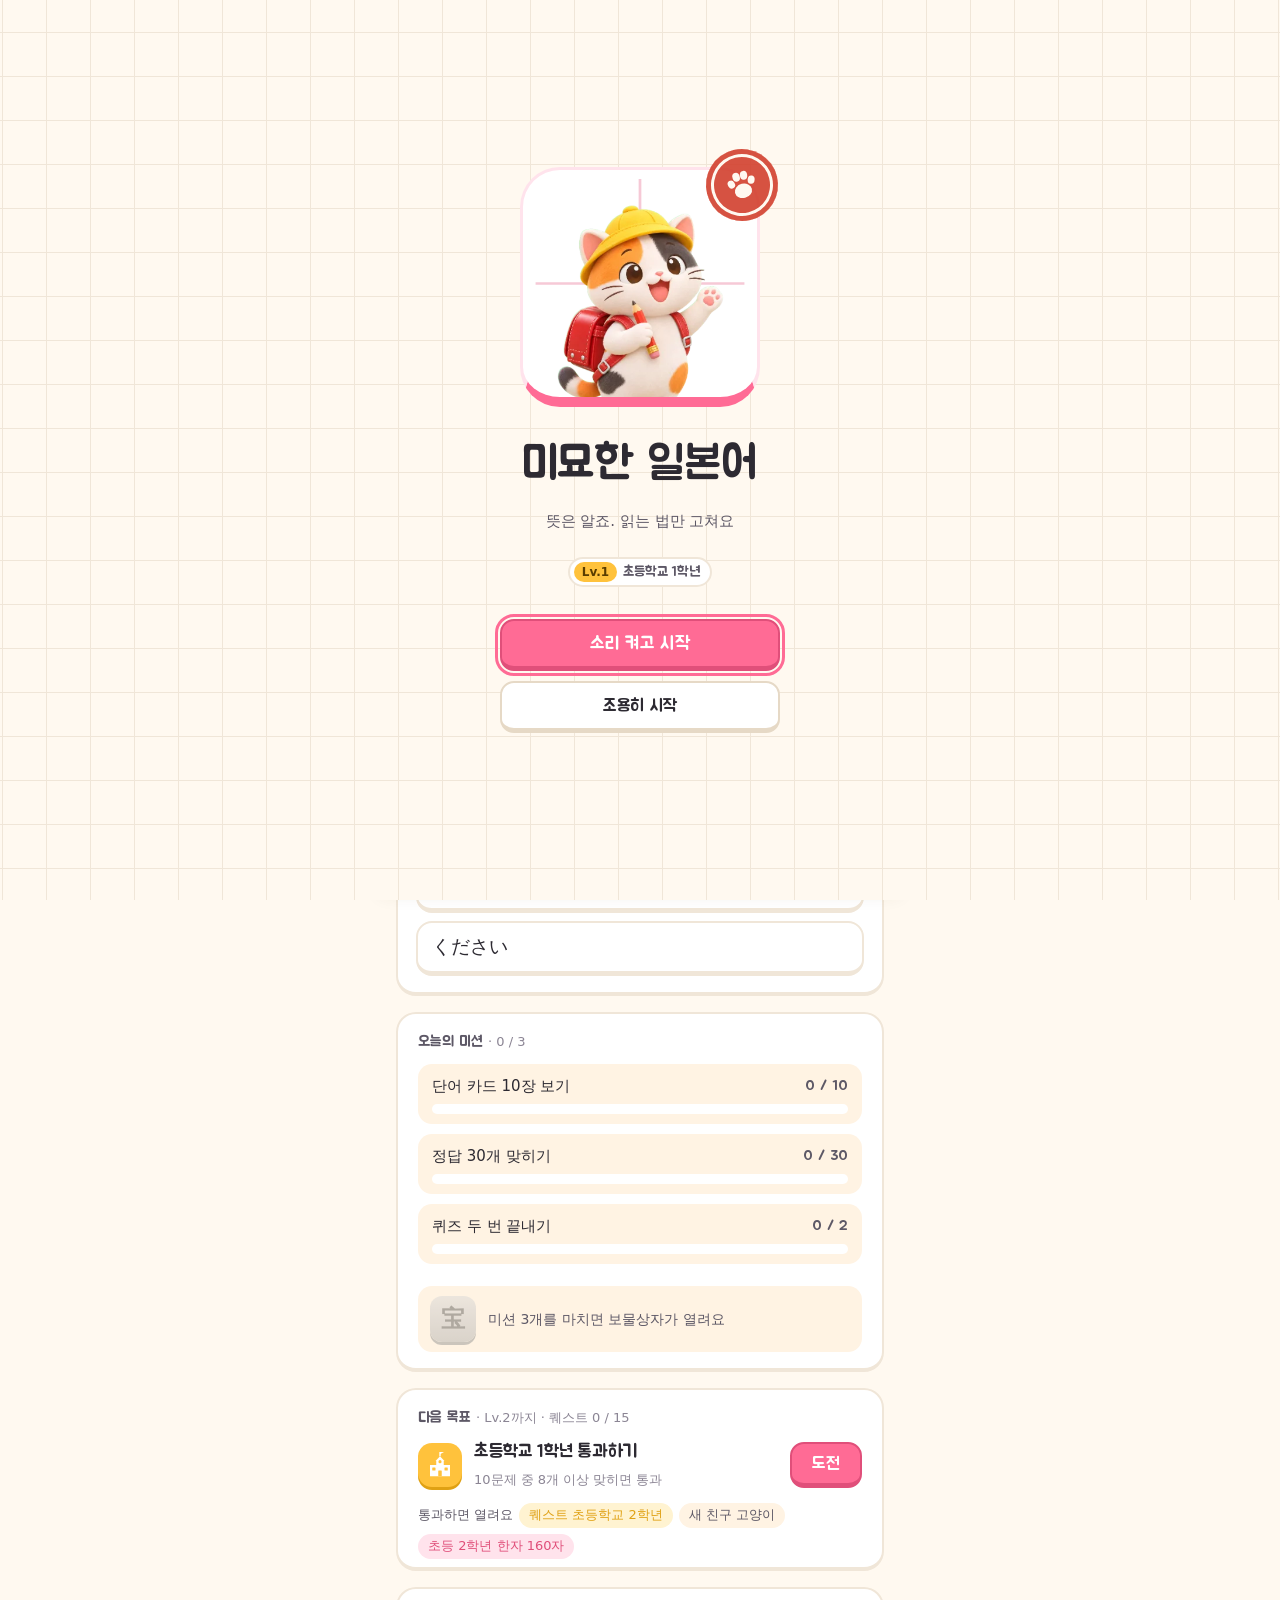
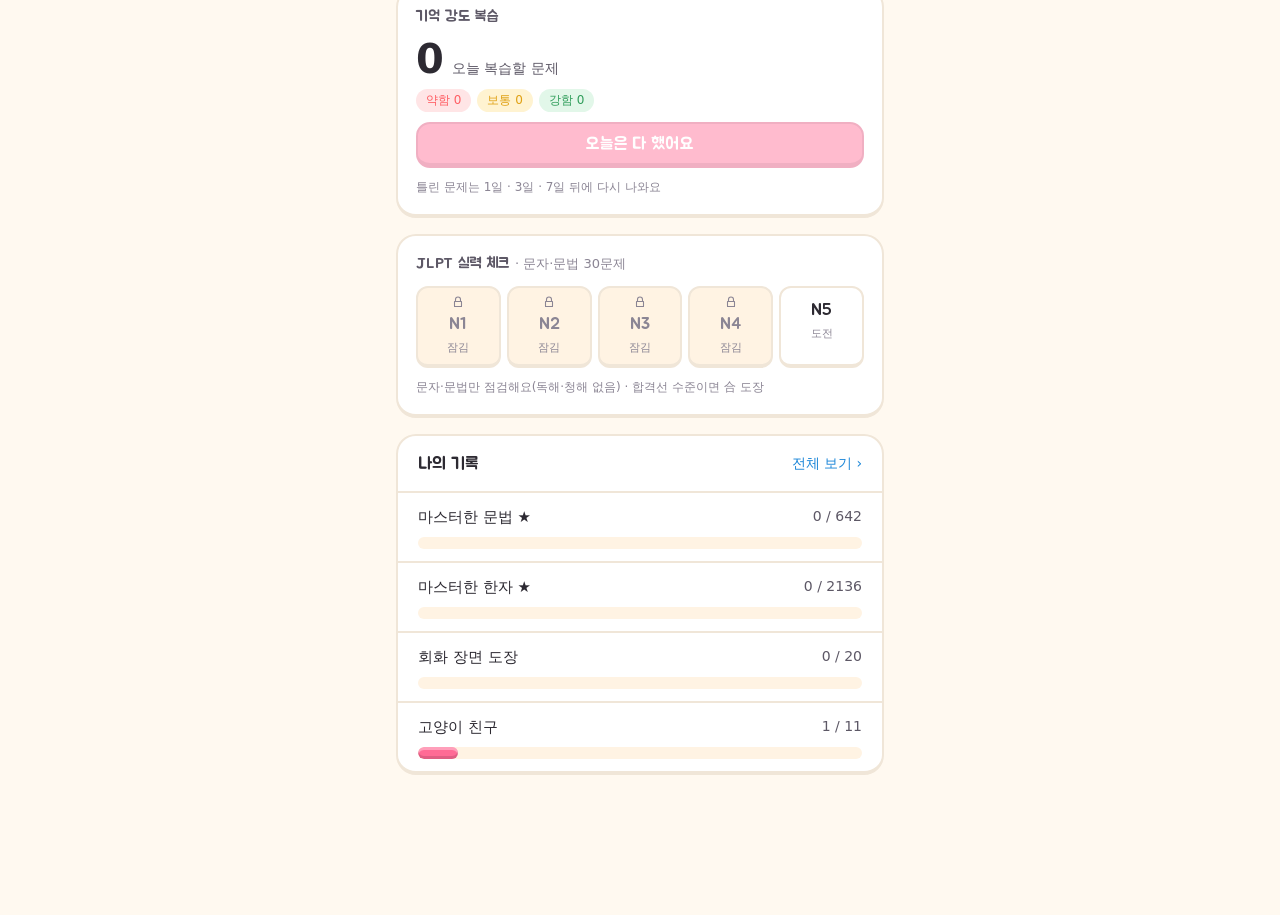
==== commit 36fa9181: "엄지 쪽으로: 문제 보기를 화면 아래에, 아래 메뉴를 키우고 홈 표시줄 위로 (v48) Co-Authored-By: Claude Opus 5.5 <noreply@anthropic." ====
--- a/index.html
+++ b/index.html
@@ -2,7 +2,7 @@
 <html lang="ko">
 <head>
 <meta charset="utf-8">
-<meta name="viewport" content="width=device-width, initial-scale=1">
+<meta name="viewport" content="width=device-width, initial-scale=1, viewport-fit=cover">
 <title>미묘한 일본어</title>
 <meta name="robots" content="noindex, nofollow">
 <link rel="manifest" href="manifest.webmanifest">
--- a/style.css
+++ b/style.css
@@ -899,3 +899,47 @@
 .menote { margin: 0; font-size: 14px; line-height: 1.7; color: var(--ink-2); }
 .op-tag { margin: 6px 0 10px; font-size: 15px; color: var(--ink-2); animation: opFade 500ms var(--ease) 1650ms both; }
 .quizlock { display: inline-flex; align-items: center; gap: 4px; font-size: 13px; color: var(--ink-3); }
+
+/* ───── 6절 배치 점검 ───── */
+/* 6-1 내 정보: 줄 목록 */
+.melist { display: block; }
+.melist .merow { display: flex; flex-direction: row; align-items: center; justify-content: space-between; gap: 12px; width: 100%; min-height: 60px; padding: 10px 20px; border: 0; border-bottom: 2px solid var(--line); border-radius: 0; background: none; text-align: left; }
+.melist .merow:last-of-type { border-bottom: 0; }
+.melist .merow span { display: flex; flex-direction: column; align-items: flex-start; gap: 2px; text-align: left; }
+.melist .merow small { font-size: 13px; color: var(--ink-3); }
+.melist .merow i { font-style: normal; font-size: 22px; color: var(--ink-3); }
+.melist .merow:active { background: var(--raised); }
+.menote { padding: 12px 20px; border-bottom: 2px solid var(--line); }
+.meinfo { display: grid; grid-template-columns: 76px 1fr; gap: 12px; padding: 12px 20px; border-bottom: 2px solid var(--line); font-size: 14px; line-height: 1.6; }
+.meinfo:last-child { border-bottom: 0; }
+.meinfo b { font-family: var(--round); font-weight: 400; color: var(--ink); }
+.meinfo span { color: var(--ink-2); }
+.mereset { margin-top: 28px; }
+.mever { margin: 4px 0 8px; text-align: center; font-size: 12px; color: var(--ink-3); }
+/* 6-2 소리 창: 아래에서 올라오고 뒤를 어둡게 */
+.soundpanel { top: auto; right: 0; left: 0; bottom: 0; z-index: 60; width: auto; max-width: 520px; margin: 0 auto; padding: 16px 20px calc(20px + env(safe-area-inset-bottom)); border-radius: 24px 24px 0 0; border-bottom-width: 0; box-shadow: 0 0 0 100vmax rgba(28, 26, 36, 0.42); animation: sheetUp 320ms var(--spring) both; transform-origin: bottom center; }
+.sp-close, .sp-mute, .sp-next { width: 44px; height: 44px; }
+.sp-row { grid-template-columns: 44px 64px 1fr 32px; }
+.sp-track select { min-height: 44px; }
+/* 6-3 홈 기록 칸 제목 줄 */
+.hdlink { width: 100%; border-left: 0; border-right: 0; border-top: 0; background: none; color: var(--ink); text-align: left; cursor: pointer; min-height: 52px; }
+.hdlink span { font-family: var(--sans); font-size: 14px; color: var(--sky-d); }
+/* 6-4 누르는 곳은 44px 이상 */
+.tabs button { height: auto; min-height: 44px; }
+.btn { min-height: 46px; }
+.linkbtn { min-height: 44px; display: inline-flex; align-items: center; }
+.brand { min-height: 44px; }
+.gsave, .gstar { min-height: 44px; }
+/* 6-5 회화 장면 설명은 두 줄까지 */
+.tbody small { white-space: normal; display: -webkit-box; -webkit-line-clamp: 2; -webkit-box-orient: vertical; overflow: hidden; line-height: 1.45; }
+.badge small { text-wrap: balance; word-break: keep-all; }
+
+/* ───── 엄지 쪽으로: 아래 메뉴를 키우고 홈 표시줄 위로, 문제 보기는 화면 아래쪽에 ───── */
+.tabbar { padding: 8px 6px calc(10px + env(safe-area-inset-bottom)); }
+.tabbar button { min-height: 62px; gap: 4px; font-size: 13px; border-radius: 16px; }
+.tabbar svg { width: 26px; height: 26px; }
+main { padding-bottom: calc(124px + env(safe-area-inset-bottom)); }
+body.quizzing main { padding-bottom: calc(24px + env(safe-area-inset-bottom)); }
+/* 문제 카드를 화면 높이만큼 늘리고, 보기는 카드 아래쪽에 붙인다 */
+body.quizzing .qcard { display: flex; flex-direction: column; min-height: calc(100dvh - 222px - env(safe-area-inset-top) - env(safe-area-inset-bottom)); }
+body.quizzing .qcard > .q + * { margin-top: auto; }
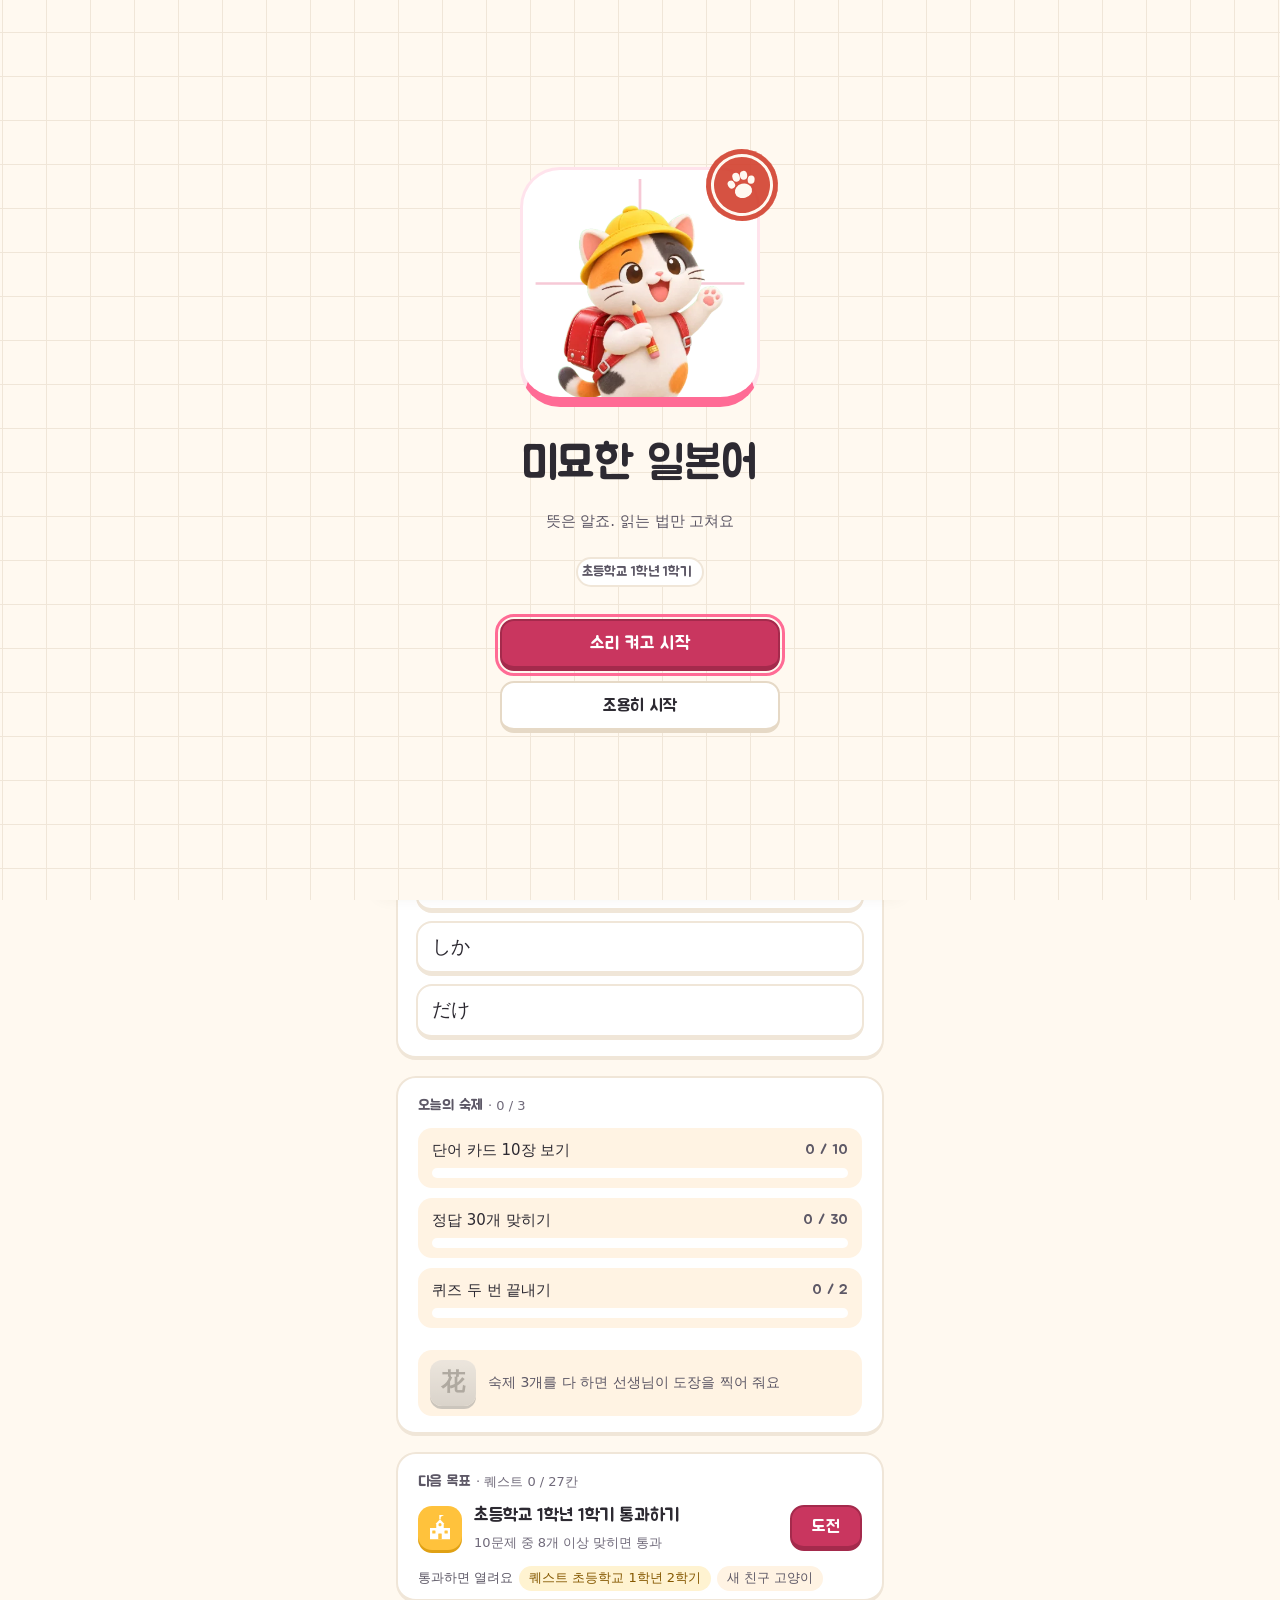
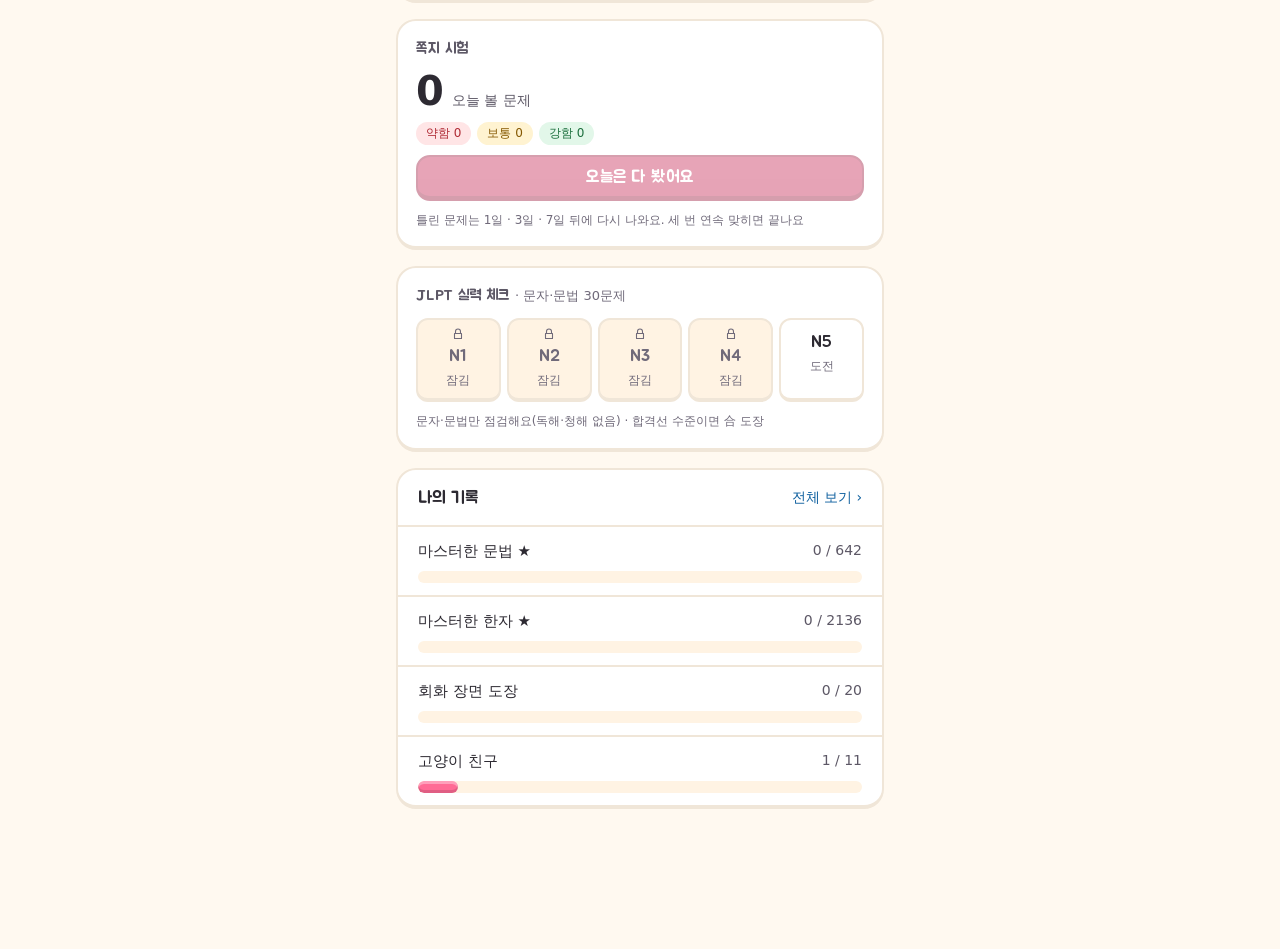
==== commit d3bcb3e7: "문법 문제 전부 감수: 오답 새로 쓰기, 답이 보이는 힌트 제거, 배열 복수 정답 (v61) Co-Authored-By: Claude Opus 5.5 <noreply@anthrop" ====
--- a/index.html
+++ b/index.html
@@ -35,6 +35,7 @@
 <script src="data/kanji.js"></script>
 <script src="data/highkanji.js"></script>
 <script src="data/grammar.js"></script>
+<script src="data/grammarq.js"></script>
 <script src="data/talk.js"></script>
 <script src="data/ono.js"></script>
 <script src="data/numbers.js"></script>
--- a/style.css
+++ b/style.css
@@ -4,7 +4,7 @@
 
 :root {
   --bg: #fff9f0; --card: #ffffff; --raised: #fff3e3;
-  --ink: #2d2a32; --ink-2: #5d5866; --ink-3: #8b8594;
+  --ink: #2d2a32; --ink-2: #5d5866; --ink-3: #706a7a;
   --line: #f0e6d8; --edge: #e6d9c6;
   --cell: rgba(45, 42, 50, 0.24); --guide: rgba(45, 42, 50, 0.14);
   --pen: #e5483a; --pen-tint: rgba(229, 72, 58, 0.1);
@@ -27,22 +27,22 @@
 @media (prefers-color-scheme: dark) {
   :root:not([data-theme="light"]) {
     --bg: #1c1a24; --card: #26232f; --raised: #2f2b3a;
-    --ink: #f5f2fa; --ink-2: #c4bfcf; --ink-3: #9a94a8;
+    --ink: #f5f2fa; --ink-2: #c4bfcf; --ink-3: #aaa4b6;
     --line: #3a3546; --edge: #15131b;
     --cell: rgba(245, 242, 250, 0.28); --guide: rgba(245, 242, 250, 0.16);
     --pen: #ff7466; --pen-tint: rgba(255, 116, 102, 0.14);
-    --pink-t: #4a2534; --sky-t: #1d3550; --leaf-t: #1f3d2b; --sun-t: #463717; --bad-t: #4a2226; --mint-t: #173f3a;
+    --pink-t: #4a2534; --sky-t: #1d3550; --leaf-t: #1f3d2b; --sun-t: #38322f; --bad-t: #4a2226; --mint-t: #173f3a;
     --shadow: rgba(0, 0, 0, 0.35);
     color-scheme: dark;
   }
 }
 :root[data-theme="dark"] {
   --bg: #1c1a24; --card: #26232f; --raised: #2f2b3a;
-  --ink: #f5f2fa; --ink-2: #c4bfcf; --ink-3: #9a94a8;
+  --ink: #f5f2fa; --ink-2: #c4bfcf; --ink-3: #aaa4b6;
   --line: #3a3546; --edge: #15131b;
   --cell: rgba(245, 242, 250, 0.28); --guide: rgba(245, 242, 250, 0.16);
   --pen: #ff7466; --pen-tint: rgba(255, 116, 102, 0.14);
-  --pink-t: #4a2534; --sky-t: #1d3550; --leaf-t: #1f3d2b; --sun-t: #463717; --bad-t: #4a2226; --mint-t: #173f3a;
+  --pink-t: #4a2534; --sky-t: #1d3550; --leaf-t: #1f3d2b; --sun-t: #38322f; --bad-t: #4a2226; --mint-t: #173f3a;
   --shadow: rgba(0, 0, 0, 0.35);
   color-scheme: dark;
 }
@@ -90,7 +90,7 @@
 
 .top nav button.on { background: var(--ct); border-color: var(--c); color: var(--ink); }
 .xpbadge { display: inline-flex; align-items: center; gap: 4px; height: 34px; padding: 0 12px; border-radius: 999px; background: var(--sun-t); color: var(--ink); font-family: var(--round); font-size: 15px; }
-.xpbadge b { font-weight: 400; color: var(--sun-d); }
+.xpbadge b { font-weight: 400; color: var(--sun-ink); }
 .soundbtn { width: 38px; height: 38px; border-radius: 12px; border: 2px solid var(--line); background: var(--card); display: grid; place-items: center; color: var(--ink-2); }
 .soundbtn.off { color: var(--ink-3); opacity: 0.6; }
 .topright { display: flex; align-items: center; gap: 6px; }
@@ -155,9 +155,9 @@
 .masu-row.lg .masu { width: 88px; height: 88px; font-size: 60px; }
 .masu-row.lg .furi { height: 24px; font-size: 15px; line-height: 24px; }
 .masu-row.sm .masu { width: 48px; height: 48px; font-size: 32px; }
-.masu-row.sm .furi { height: 16px; font-size: 11px; line-height: 16px; }
+.masu-row.sm .furi { height: 16px; font-size: 12px; line-height: 16px; }
 .masu-row.xs .masu { width: 40px; height: 40px; font-size: 26px; }
-.masu-row.xs .furi { height: 16px; font-size: 11px; line-height: 16px; }
+.masu-row.xs .furi { height: 16px; font-size: 12px; line-height: 16px; }
 .masu.xl { width: 96px; height: 96px; font-size: 68px; }
 .masu-row.plain > .masu + .masu { border-left: 0; }
 
@@ -166,7 +166,7 @@
 .stage.slide-next { animation: slideNext 340ms var(--ease) both; }
 .stage.slide-prev { animation: slidePrev 340ms var(--ease) both; }
 .mean { text-align: center; font-family: var(--round); font-size: 22px; padding: 4px 20px 8px; }
-.mean span { display: inline-block; margin-top: 4px; padding: 2px 10px; border-radius: 999px; background: var(--acc-t); color: var(--acc-d); font-family: var(--sans); font-size: 13px; }
+.mean span { display: inline-block; margin-top: 4px; padding: 2px 10px; border-radius: 999px; background: var(--acc-t); color: var(--acc-ink); font-family: var(--sans); font-size: 13px; }
 .cardtabs button .num { margin-left: 4px; font-size: 12px; color: var(--ink-3); }
 /* 폰에서는 카드 종류 네 개를 한 줄에: 개수는 이름 아래로 */
   .tabs.cardtabs { display: flex; flex-wrap: nowrap; width: 100%; }
@@ -178,7 +178,7 @@
 /* ───── 탭 · 고르기 ───── */
 .tabs { display: inline-flex; flex-wrap: wrap; max-width: 100%; gap: 4px; padding: 4px; margin-bottom: 12px; background: var(--raised); border-radius: 16px; }
 .tabs button { border: 0; background: none; height: 38px; padding: 0 16px; border-radius: 12px; font-family: var(--round); font-size: 16px; color: var(--ink-2); transition: background-color 150ms var(--ease), color 150ms var(--ease), transform 150ms var(--spring); }
-.tabs button.on { background: var(--card); color: var(--acc-d); box-shadow: 0 2px 0 var(--edge); }
+.tabs button.on { background: var(--card); color: var(--acc-ink); box-shadow: 0 2px 0 var(--edge); }
 .tabs button:active { transform: scale(0.96); }
 .filters { display: flex; flex-wrap: wrap; gap: 8px; margin-bottom: 16px; }
 .filters button { display: inline-flex; align-items: center; gap: 8px; height: 36px; padding: 0 14px; border: 2px solid var(--line); background: var(--card); border-radius: 12px; font-family: var(--round); font-size: 15px; color: var(--ink-2); transition: background-color 150ms var(--ease), color 150ms var(--ease); }
@@ -215,7 +215,7 @@
 #kdetail .kinfo { border-top: 0; }
 #kdetail .kinfo + .kinfo { border-top: 2px solid var(--line); }
 .kname { font-family: var(--round); font-size: 22px; margin-bottom: 8px; }
-.grade { margin-left: 8px; padding: 2px 8px; border-radius: 999px; background: var(--pink-t); color: var(--pink-d); font-family: var(--sans); font-size: 12px; vertical-align: middle; }
+.grade { margin-left: 8px; padding: 2px 8px; border-radius: 999px; background: var(--pink-t); color: var(--pink-ink); font-family: var(--sans); font-size: 12px; vertical-align: middle; }
 .kv { display: grid; grid-template-columns: 40px 1fr; gap: 8px 12px; margin: 0; font-size: 15px; }
 .kv dt { color: var(--ink-3); font-size: 13px; padding-top: 2px; }
 .kv dd { margin: 0; }
@@ -269,16 +269,16 @@
 .gpattern { font-size: 19px; line-height: 2; color: var(--ink); }
 .gpattern rt, .gex rt { font-size: 10px; }
 .gmean { grid-column: 1; font-size: 14px; color: var(--ink-2); }
-.glevel { grid-column: 2; grid-row: 1 / span 2; padding: 2px 8px; border-radius: 999px; background: var(--mint-t); color: var(--mint-d); font-family: var(--round); font-size: 13px; }
+.glevel { grid-column: 2; grid-row: 1 / span 2; padding: 2px 8px; border-radius: 999px; background: var(--mint-t); color: var(--mint-ink); font-family: var(--round); font-size: 13px; }
 .gitem.seen .gpattern::after { content: ""; display: inline-block; width: 8px; height: 8px; margin-left: 8px; border-radius: 50%; background: var(--mint); vertical-align: middle; }
 .gbody { padding: 4px 20px 18px; display: flex; flex-direction: column; gap: 10px; animation: popIn 260ms var(--ease) both; background: var(--mint-t); }
-.gconnect { font-size: 14px; color: var(--ink); } .gconnect b { margin-right: 8px; padding: 2px 8px; border-radius: 8px; background: var(--card); color: var(--mint-d); font-weight: 600; font-size: 12px; }
+.gconnect { font-size: 14px; color: var(--ink); } .gconnect b { margin-right: 8px; padding: 2px 8px; border-radius: 8px; background: var(--card); color: var(--mint-ink); font-weight: 600; font-size: 12px; }
 .gexplain { margin: 0; font-size: 14px; color: var(--ink-2); }
 .gex { padding: 10px 14px; border-radius: 14px; background: var(--card); border: 2px solid var(--line); }
 .gex .jp { display: block; font-size: 17px; line-height: 2.1; }
 .gex .ko { display: block; font-size: 13px; color: var(--ink-2); }
 .gstar { align-self: flex-start; height: 40px; font-size: 15px; }
-.gstar.on { background: var(--sun-t); border-color: var(--sun-d); color: var(--sun-d); }
+.gstar.on { background: var(--sun-t); border-color: var(--sun-d); color: var(--sun-ink); }
 .gempty { display: flex; flex-direction: column; align-items: center; gap: 8px; padding: 28px 20px; text-align: center; color: var(--ink-2); }
 .gempty .mascot { width: 96px; height: 96px; }
 
@@ -287,7 +287,7 @@
 .questhead .mascot { width: 72px; height: 72px; flex: none; }
 .questhead h1 { margin: 0; font-family: var(--round); font-size: 24px; font-weight: 400; }
 .questhead p { margin: 2px 0 0; font-size: 14px; color: var(--ink-2); }
-.questhead b { color: var(--sun-d); font-weight: 600; }
+.questhead b { color: var(--sun-ink); font-weight: 600; }
 .questbar { display: flex; gap: 10px; margin-bottom: 16px; }
 .questbar .btn.pri { flex: 1; }
 .school { position: relative; margin-bottom: 16px; padding: 16px 16px 8px; border-radius: 24px; background: var(--card); border: 2px solid var(--line); border-bottom-width: 5px; }
@@ -301,25 +301,9 @@
 .school.locked .smark { background: var(--ink-3); box-shadow: 0 3px 0 var(--edge); }
 .school.locked .icon { color: var(--ink-3); width: 24px; height: 24px; }
 .reward { margin: 12px 0 8px; padding: 8px 12px; border-radius: 12px; background: var(--card); border: 2px dashed var(--line); font-size: 13px; color: var(--ink-2); }
-.path { display: flex; flex-direction: column; align-items: center; gap: 6px; padding: 16px 0 8px; }
-.node { position: relative; display: flex; flex-direction: column; align-items: center; transform: translateX(var(--x)); }
-.nodebtn {
-  width: 68px; height: 68px; border-radius: 50%; border: 0; display: grid; place-items: center;
-  font-family: var(--round); font-size: 26px; color: #fff; background: var(--c); box-shadow: 0 6px 0 var(--cd);
-  transition: transform 100ms var(--ease), box-shadow 100ms var(--ease);
-}
-.nodebtn:active:not(:disabled) { transform: translateY(4px); box-shadow: 0 2px 0 var(--cd); }
-.node.boss .nodebtn { width: 80px; height: 80px; font-family: var(--mincho); font-size: 34px; font-weight: 600; background: var(--sun); box-shadow: 0 6px 0 var(--sun-d); }
-.node.lock .nodebtn { background: var(--raised); color: var(--ink-3); box-shadow: 0 6px 0 var(--edge); }
-.node.lock .nodebtn .icon { width: 24px; height: 24px; }
-.node.clear .nodebtn { background: var(--c); }
-.node.here .nodebtn { animation: nodePulse 1.6s var(--ease) infinite; }
-.nname { margin-top: 10px; font-family: var(--round); font-size: 14px; color: var(--ink-2); }
 .stars { display: inline-flex; gap: 1px; font-size: 15px; line-height: 1; }
 .stars i { font-style: normal; color: var(--line); }
 .stars i.on { color: var(--sun); }
-.nodemascot { position: absolute; left: 76px; top: -6px; width: 64px; animation: hop 2.4s var(--ease) infinite; pointer-events: none; }
-.nodemascot img { width: 100%; height: auto; display: block; }
 @keyframes nodePulse { 0%, 100% { box-shadow: 0 6px 0 var(--cd), 0 0 0 0 var(--ct); } 50% { box-shadow: 0 6px 0 var(--cd), 0 0 0 10px var(--ct); } }
 
 /* 스테이지 중 위쪽 줄 */
@@ -349,7 +333,7 @@
 .gsent { font-size: 17px; line-height: 2; text-align: center; padding: 4px 12px; border-radius: 14px; background: var(--raised); border: 2px solid var(--line); }
 .feedback span { display: -webkit-box; -webkit-line-clamp: 2; -webkit-box-orient: vertical; overflow: hidden; }
 .gsent rt { font-size: 10px; }
-.gqlv { display: inline-block; margin-left: 4px; font-family: var(--round); font-size: 12px; line-height: 20px; padding: 0 8px; border-radius: 999px; background: var(--mint-t); color: var(--mint-d); vertical-align: 2px; }
+.gqlv { display: inline-block; margin-left: 4px; font-family: var(--round); font-size: 12px; line-height: 20px; padding: 0 8px; border-radius: 999px; background: var(--mint-t); color: var(--mint-ink); vertical-align: 2px; }
 
 /* ───── 퀴즈 ─────
    폰 한 화면 안에 다 들어오게: 설정 한 줄, 진행 막대, 미케+질문, 2×2 보기, 아래 알림창 */
@@ -359,7 +343,7 @@
 .qtop { display: flex; align-items: center; gap: 12px; margin-bottom: 16px; }
 .qbar { flex: 1; height: 16px; border-radius: 999px; background: var(--raised); overflow: hidden; }
 .qbar i { display: block; height: 100%; background: var(--leaf); border-radius: 999px; box-shadow: inset 0 -4px 0 rgba(0, 0, 0, 0.12), inset 0 4px 0 rgba(255, 255, 255, 0.4); transition: width 500ms var(--spring); }
-.combo { font-family: var(--round); font-size: 16px; color: var(--sun-d); white-space: nowrap; }
+.combo { font-family: var(--round); font-size: 16px; color: var(--sun-ink); white-space: nowrap; }
 .combo.pop { animation: pop 420ms var(--spring); }
 .qcard { position: relative; }
 .qhead { display: flex; align-items: flex-end; gap: 12px; padding: 20px 20px 4px; }
@@ -381,8 +365,8 @@
 .choice:active:not(:disabled) { transform: translateY(3px); border-bottom-width: 2px; }
 .choice:disabled { cursor: default; }
 .choice:not([lang]) { font-family: var(--round); }
-.choice.ok { background: var(--leaf-t); border-color: var(--leaf); color: var(--leaf-d); animation: bounce 520ms var(--spring); }
-.choice.miss { background: var(--bad-t); border-color: var(--bad); color: var(--bad-d); text-decoration: line-through; animation: shake 420ms var(--ease); }
+.choice.ok { background: var(--leaf-t); border-color: var(--leaf); color: var(--leaf-ink); animation: bounce 520ms var(--spring); }
+.choice.miss { background: var(--bad-t); border-color: var(--bad); color: var(--bad-ink); text-decoration: line-through; animation: shake 420ms var(--ease); }
 .maru { position: absolute; inset: -4px -8px; width: calc(100% + 16px); height: calc(100% + 8px); fill: none; stroke: var(--pen); stroke-width: 2.4; stroke-linecap: round; vector-effect: non-scaling-stroke; pointer-events: none; }
 .maru path { stroke-dasharray: 1; stroke-dashoffset: 1; animation: draw 360ms var(--ease) forwards; }
 
@@ -394,8 +378,8 @@
 .feedback .fmascot { width: 56px; height: 56px; flex: none; }
 .feedback .ftext { flex: 1; min-width: 180px; }
 .feedback b { display: block; font-family: var(--round); font-size: 22px; font-weight: 400; }
-.feedback.good b { color: var(--leaf-d); }
-.feedback.bad b { color: var(--bad-d); }
+.feedback.good b { color: var(--leaf-ink); }
+.feedback.bad b { color: var(--bad-ink); }
 .feedback span { display: block; color: var(--ink); font-size: 14px; }
 .feedback .btn { min-width: 132px; }
 .feedback.good .btn { --acc: var(--leaf); --acc-d: var(--leaf-d); }
@@ -407,7 +391,7 @@
 .done p { margin: 4px 0 0; font-family: var(--round); font-size: 24px; }
 .done .stats { display: flex; gap: 12px; margin-top: 12px; }
 .done .stat { min-width: 96px; padding: 8px 14px; border-radius: 14px; border: 2px solid var(--line); background: var(--card); text-align: center; }
-.done .stat b { display: block; font-family: var(--round); font-size: 22px; font-weight: 400; color: var(--sun-d); white-space: nowrap; }
+.done .stat b { display: block; font-family: var(--round); font-size: 22px; font-weight: 400; color: var(--sun-ink); white-space: nowrap; }
 .done .stat small { color: var(--ink-3); font-size: 12px; }
 .hanamaru { width: 132px; height: 132px; fill: none; stroke: var(--pen); stroke-width: 2.4; stroke-linecap: round; stroke-linejoin: round; transform: rotate(-8deg); }
 .hanamaru path { stroke-dasharray: 1; stroke-dashoffset: 1; }
@@ -455,7 +439,7 @@
 .stampgrid { display: grid; grid-template-columns: repeat(7, 1fr); gap: 6px; margin: 12px 0 4px; }
 .stampcell { position: relative; aspect-ratio: 1; border: 2px dashed var(--line); border-radius: 10px; background: var(--card); }
 .stampcell.today { border-style: solid; border-color: var(--pink); background: var(--pink-t); }
-.stampday { position: absolute; top: 2px; left: 5px; font-size: 10px; color: var(--ink-3); }
+.stampday { position: absolute; top: 2px; left: 4px; font-size: 12px; line-height: 1.1; color: var(--ink-3); }
 .stamp {
   position: absolute; inset: 12%; display: grid; place-items: center; border: 2.5px solid var(--pen); border-radius: 50%;
   color: var(--pen); font-family: var(--mincho); font-size: clamp(12px, 2.6vw, 18px); font-weight: 600; transform: rotate(var(--r)); opacity: 0.9;
@@ -468,7 +452,7 @@
 .goal .bar { grid-column: 1 / -1; height: 10px; background: var(--card); }
 .goal .num { color: var(--ink-2); font-family: var(--round); }
 .goal.done { background: var(--leaf-t); }
-.goal.done .num { color: var(--leaf-d); }
+.goal.done .num { color: var(--leaf-ink); }
 .goal .check { width: 22px; height: 22px; margin-left: 6px; vertical-align: -5px; fill: none; stroke: var(--leaf-d); stroke-width: 3; stroke-linecap: round; stroke-linejoin: round; }
 .goal .check path { stroke-dasharray: 1; stroke-dashoffset: 1; animation: draw 400ms var(--ease) 300ms forwards; }
 .offline { display: flex; align-items: center; gap: 8px; color: var(--ink-3); font-size: 13px; }
@@ -477,7 +461,7 @@
 /* ───── 움직임 ───── */
 .confetti { position: fixed; inset: 0; pointer-events: none; z-index: 40; overflow: hidden; }
 .confetti i { position: absolute; top: var(--y); left: var(--x); width: var(--s); height: var(--s); border-radius: 60% 0 60% 0; background: var(--c); animation: burst 1100ms var(--ease) forwards; }
-.xpfloat { position: fixed; z-index: 41; pointer-events: none; font-family: var(--round); font-size: 22px; color: var(--sun-d); text-shadow: 0 2px 0 #fff; animation: floatUp 1000ms var(--ease) forwards; }
+.xpfloat { position: fixed; z-index: 41; pointer-events: none; font-family: var(--round); font-size: 22px; color: var(--sun-ink); text-shadow: 0 2px 0 #fff; animation: floatUp 1000ms var(--ease) forwards; }
 .view-in { animation: viewIn 360ms var(--ease) both; }
 
 @keyframes draw { to { stroke-dashoffset: 0; } }
@@ -579,12 +563,12 @@
 .nextgoal .row.prog { padding: 8px 0 16px; border: 0; }
 
 .ktag { display: inline-block; padding: 2px 10px; border-radius: 999px; font-size: 13px; background: var(--raised); color: var(--ink-2); }
-.ktag.stage { background: var(--sun-t); color: var(--sun-d); }
-.ktag.kanji { background: var(--pink-t); color: var(--pink-d); }
-.ktag.verb { background: var(--sky-t); color: var(--sky-d); }
-.ktag.grammar { background: var(--mint-t, var(--leaf-t)); color: var(--leaf-d); }
-
-.levelup { display: flex; flex-direction: column; align-items: center; gap: 2px; margin: 0 16px 8px; padding: 14px; border-radius: 16px; background: var(--sun-t); font-family: var(--round); font-size: 16px; color: var(--sun-d); animation: popIn 600ms var(--spring) 300ms both; }
+.ktag.stage { background: var(--sun-t); color: var(--sun-ink); }
+.ktag.kanji { background: var(--pink-t); color: var(--pink-ink); }
+.ktag.verb { background: var(--sky-t); color: var(--sky-ink); }
+.ktag.grammar { background: var(--mint-t, var(--leaf-t)); color: var(--leaf-ink); }
+
+.levelup { display: flex; flex-direction: column; align-items: center; gap: 2px; margin: 0 16px 8px; padding: 14px; border-radius: 16px; background: var(--sun-t); font-family: var(--round); font-size: 16px; color: var(--sun-ink); animation: popIn 600ms var(--spring) 300ms both; }
 .lvbig { font-family: var(--sans); font-size: 34px; font-weight: 600; color: var(--ink); line-height: 1.1; }
 
 .rewards { margin: 0 16px 8px; display: grid; gap: 12px; }
@@ -599,7 +583,7 @@
 .badge .bmark { display: grid; place-items: center; width: 52px; height: 52px; border-radius: 50%; border: 3px dashed var(--edge); font-family: var(--mincho); font-size: 24px; }
 .badge .bmark .icon { width: 20px; height: 20px; stroke-width: 2; }
 .badge b { font-family: var(--round); font-size: 14px; font-weight: 400; }
-.badge small { font-size: 11px; line-height: 1.35; }
+.badge small { font-size: 12px; line-height: 1.35; }
 .badge.on { background: var(--card); border: 2px solid var(--line); color: var(--ink-2); }
 .badge.on b { color: var(--ink); }
 .badge.on .bmark { border: 3px solid #d2402e; color: #d2402e; transform: rotate(-8deg); }
@@ -622,7 +606,7 @@
 .op-title span { display: inline-block; animation: opRise 520ms var(--spring) calc(1200ms + var(--i) * 70ms) both; }
 .op-title .sp { width: 0.3em; }
 .op-sub { display: flex; flex-wrap: wrap; justify-content: center; gap: 8px; margin: 0; animation: opFade 500ms var(--ease) 1750ms both; }
-.op-streak { padding: 2px 12px; border-radius: 999px; background: var(--sun-t); color: var(--sun-d); font-family: var(--round); font-size: 14px; line-height: 24px; }
+.op-streak { padding: 2px 12px; border-radius: 999px; background: var(--sun-t); color: var(--sun-ink); font-family: var(--round); font-size: 14px; line-height: 24px; }
 .op-start { min-width: 200px; font-size: 18px; animation: opPulse 1600ms ease-in-out 2200ms infinite; }
 .op-petals { position: absolute; inset: 0; pointer-events: none; }
 .op-petals i { position: absolute; top: -24px; left: var(--l); width: var(--s); height: var(--s); border-radius: 60% 0 60% 0; background: var(--c); opacity: 0.85; animation: opFall var(--t) linear calc(1100ms + var(--d)) infinite both; }
@@ -665,7 +649,7 @@
 .catcard { position: relative; display: flex; flex-direction: column; align-items: center; gap: 2px; padding: 8px 4px 10px; border: 2px solid var(--line); border-bottom-width: 4px; border-radius: 16px; background: var(--card); color: var(--ink); font: inherit; cursor: pointer; transition: transform 200ms var(--spring); }
 .catcard img { width: 100%; max-width: 96px; height: auto; aspect-ratio: 1; }
 .catcard b { font-family: var(--round); font-size: 15px; font-weight: 400; }
-.catcard small { font-size: 11px; color: var(--ink-3); line-height: 1.3; text-align: center; }
+.catcard small { font-size: 12px; color: var(--ink-3); line-height: 1.3; text-align: center; }
 .catcard.on { border-color: var(--pink); background: var(--pink-t); }
 .catcard:active { transform: scale(0.95); }
 .catcard.locked { cursor: default; background: var(--raised); }
@@ -685,7 +669,7 @@
 .sp-next { display: grid; place-items: center; width: 40px; height: 40px; border: 2px solid var(--line); border-radius: 12px; background: var(--raised); color: var(--ink-2); }
 .sp-next .icon { width: 18px; height: 18px; }
 .sp-now { margin: 4px 0 6px 48px; font-size: 12px; color: var(--ink-3); }
-.sp-now b { color: var(--pink-d); font-weight: 500; }
+.sp-now b { color: var(--pink-ink); font-weight: 500; }
 
 /* ───── 문법: 주제 묶음 · 헷갈리는 짝 · 새 문제 ───── */
 .gtheme { display: flex; align-items: baseline; justify-content: space-between; padding: 14px 20px 6px; background: var(--raised); border-top: 2px solid var(--line); font-family: var(--round); font-size: 15px; color: var(--ink-2); }
@@ -700,7 +684,7 @@
 .gsimbtn span { font-size: 15px; }
 .gsimbtn small { font-size: 11px; color: var(--ink-3); }
 .gsim p { margin: 8px 0 0; font-size: 13px; color: var(--ink-2); line-height: 1.6; }
-.gsent .blank { display: inline-block; min-width: 3em; color: var(--acc-d); font-weight: 600; }
+.gsent .blank { display: inline-block; min-width: 3em; color: var(--acc-ink); font-weight: 600; }
 /* 문장 배열 */
 .oline { display: flex; flex-wrap: wrap; align-content: flex-start; gap: 6px; min-height: 56px; margin: 4px 16px 12px; padding: 8px; border-bottom: 2px dashed var(--edge); }
 .oline.ok { border-bottom-color: var(--leaf); background: var(--leaf-t); border-radius: 12px; }
@@ -719,7 +703,7 @@
 /* ───── 실생활 회화 ───── */
 main[data-view="talk"] { --acc: var(--sky); --acc-d: var(--sky-d); --acc-t: var(--sky-t); }
 .top nav button[data-go="talk"] { --c: var(--leaf); --ct: var(--leaf-t); }
-.linkbtn { display: block; margin: -4px 0 12px auto; padding: 4px 2px; border: 0; background: none; color: var(--sky-d); font: inherit; font-size: 14px; text-decoration: underline; text-underline-offset: 3px; cursor: pointer; }
+.linkbtn { display: block; margin: -4px 0 12px auto; padding: 4px 2px; border: 0; background: none; color: var(--sky-ink); font: inherit; font-size: 14px; text-decoration: underline; text-underline-offset: 3px; cursor: pointer; }
 .thero { background: var(--sky-t); }
 .tboard { padding: 16px 20px 4px; }
 .tgrid { display: grid; grid-template-columns: repeat(10, 1fr); gap: 6px; margin: 10px 0 6px; }
@@ -753,11 +737,11 @@
 .tline.them .tbubble { border-bottom-left-radius: 4px; }
 .tbubble .jp { font-size: 17px; line-height: 1.9; }
 .tbubble .ko { font-size: 13px; color: var(--ink-2); }
-.tnote { margin-top: 4px; font-size: 12px; color: var(--sky-d); }
-.tspeak { position: absolute; right: 6px; top: 8px; display: grid; place-items: center; width: 32px; height: 32px; border: 0; border-radius: 10px; background: var(--card); color: var(--sky-d); cursor: pointer; }
+.tnote { margin-top: 4px; font-size: 12px; color: var(--sky-ink); }
+.tspeak { position: absolute; right: 6px; top: 8px; display: grid; place-items: center; width: 32px; height: 32px; border: 0; border-radius: 10px; background: var(--card); color: var(--sky-ink); cursor: pointer; }
 .tspeak .icon { width: 18px; height: 18px; }
 .tspeak.on { background: var(--sky); color: #fff; }
-.tline.seen .twho::after { content: " · 익힘"; color: var(--sky-d); }
+.tline.seen .twho::after { content: " · 익힘"; color: var(--sky-ink); }
 .talkstampwin { display: flex; align-items: center; gap: 14px; margin: 0 16px 8px; padding: 14px; border-radius: 16px; background: var(--sky-t); animation: popIn 500ms var(--spring) 300ms both; }
 .talkstampwin b { display: block; font-family: var(--round); font-size: 18px; font-weight: 400; }
 .talkstampwin small { color: var(--ink-2); font-size: 13px; }
@@ -790,14 +774,14 @@
 .chbig span { color: var(--ink-2); font-size: 14px; }
 .memlv { display: flex; gap: 6px; flex-wrap: wrap; font-size: 12px; }
 .memlv span { padding: 2px 10px; border-radius: 999px; }
-.memlv .w { background: var(--bad-t); color: var(--bad, #d2402e); }
-.memlv .m { background: var(--sun-t); color: var(--sun-d); }
-.memlv .s { background: var(--leaf-t); color: var(--leaf-d); }
+.memlv .w { background: var(--bad-t); color: var(--bad-ink); }
+.memlv .m { background: var(--sun-t); color: var(--sun-ink); }
+.memlv .s { background: var(--leaf-t); color: var(--leaf-ink); }
 .chnote { margin: 0; font-size: 12px; color: var(--ink-3); }
 .mockbtns { display: grid; grid-template-columns: repeat(5, 1fr); gap: 6px; }
 .mockbtn { display: flex; flex-direction: column; align-items: center; gap: 2px; padding: 8px 2px; border: 2px solid var(--line); border-bottom-width: 4px; border-radius: 12px; background: var(--card); color: var(--ink); font: inherit; cursor: pointer; }
 .mockbtn b { font-family: var(--round); font-size: 17px; font-weight: 400; }
-.mockbtn small { font-size: 11px; color: var(--ink-3); }
+.mockbtn small { font-size: 12px; color: var(--ink-3); }
 .mockbtn.passed { border-color: #d2402e; }
 .mockbtn.passed small { color: #d2402e; }
 .mockbtn.locked { background: var(--raised); color: var(--ink-3); cursor: default; }
@@ -851,7 +835,7 @@
 
 .tabbar button { display: flex; flex-direction: column; align-items: center; justify-content: center; gap: 2px; min-height: 52px; padding: 4px 2px; border: 0; border-radius: 12px; background: none; color: var(--ink-3); font-family: var(--round); font-size: 12px; cursor: pointer; }
 .tabbar svg { width: 24px; height: 24px; fill: none; stroke: currentColor; stroke-width: 1.8; stroke-linecap: round; stroke-linejoin: round; }
-.tabbar button.on { color: var(--pink-d); background: var(--pink-t); }
+.tabbar button.on { color: var(--pink-ink); background: var(--pink-t); }
 body.quizzing .tabbar { display: none; }
 body.quizzing main { padding-bottom: calc(40px + env(safe-area-inset-bottom)); }
 .mebtn { display: grid; place-items: center; width: 44px; height: 44px; border: 2px solid var(--line); border-radius: 50%; background: var(--card); color: var(--ink-2); cursor: pointer; }
@@ -874,7 +858,7 @@
 
 /* 오늘의 교정: 홈에서 바로 풀기 */
 .fixsent { margin: 4px 0 2px; font-size: 22px; line-height: 2; }
-.fixsent .blank { color: var(--pink-d); }
+.fixsent .blank { color: var(--pink-ink); }
 .fixko { margin: 0 0 10px; color: var(--ink-2); font-size: 14px; }
 .fixopts { display: grid; gap: 8px; }
 .fixopt { min-height: 52px; font-size: 19px; line-height: 1.7; text-align: left; padding: 8px 14px; }
@@ -895,7 +879,7 @@
 .merow { display: flex; flex-direction: column; align-items: flex-start; gap: 2px; min-height: 56px; padding: 10px 14px; border: 2px solid var(--line); border-radius: 14px; background: var(--card); color: var(--ink); text-align: left; cursor: pointer; }
 .merow b { font-family: var(--round); font-size: 17px; font-weight: 400; }
 .merow span { font-size: 13px; color: var(--ink-3); }
-.merow.danger b { color: var(--bad-d); }
+.merow.danger b { color: var(--bad-ink); }
 .menote { margin: 0; font-size: 14px; line-height: 1.7; color: var(--ink-2); }
 .op-tag { margin: 6px 0 10px; font-size: 15px; color: var(--ink-2); animation: opFade 500ms var(--ease) 1650ms both; }
 .quizlock { display: inline-flex; align-items: center; gap: 4px; font-size: 13px; color: var(--ink-3); }
@@ -923,7 +907,7 @@
 .sp-track select { min-height: 44px; }
 /* 6-3 홈 기록 칸 제목 줄 */
 .hdlink { width: 100%; border-left: 0; border-right: 0; border-top: 0; background: none; color: var(--ink); text-align: left; cursor: pointer; min-height: 52px; }
-.hdlink span { font-family: var(--sans); font-size: 14px; color: var(--sky-d); }
+.hdlink span { font-family: var(--sans); font-size: 14px; color: var(--sky-ink); }
 /* 6-4 누르는 곳은 44px 이상 */
 .tabs button { height: auto; min-height: 44px; }
 .btn { min-height: 46px; }
@@ -943,3 +927,126 @@
 /* 문제 카드를 화면 높이만큼 늘리고, 보기는 카드 아래쪽에 붙인다 */
 body.quizzing .qcard { display: flex; flex-direction: column; min-height: calc(100dvh - 222px - env(safe-area-inset-top) - env(safe-area-inset-bottom)); }
 body.quizzing .qcard > .q + * { margin-top: auto; }
+/* 문제(한자·문장)는 말풍선과 보기 사이 빈 곳의 가운데에 */
+body.quizzing .qcard > .q { flex: 1; display: flex; flex-direction: column; align-items: center; justify-content: center; }
+/* 정답 알림 자리: 긴 쪽 설명 크기만큼 미리 잡아 두고, 실제 알림을 그 위에 겹쳐 띄운다 */
+.fbslot { flex: none; display: grid; margin: 0 14px 14px; }
+.fbslot > * { grid-area: 1 / 1; }
+.fbghost { visibility: hidden; }
+.fbslot .feedback { position: static; margin: 0; height: 100%; box-sizing: border-box; display: flex; align-items: center; }
+.fbslot .feedback .in { width: 100%; }
+.fbslot .feedback span { display: block; -webkit-line-clamp: unset; overflow: visible; font-size: 14px; line-height: 1.5; }
+.fbslot .feedback .fmascot { width: 48px; height: 48px; }
+.qhint { margin: 0; max-width: 100%; font-size: 15px; line-height: 1.5; color: var(--ink-2); text-align: center; word-break: keep-all; }
+
+/* ───── unslop 손질 (2026-11-13) ───── */
+/* 1·2. 주 버튼은 어디서나 같은 진한 분홍, 흰 글씨 대비 5:1 이상 */
+:root { --pri: #c9365f; --pri-d: #a42a4c; --pri-ink: #b52d55; }
+@media (prefers-color-scheme: dark) { :root:not([data-theme="light"]) { --pri-ink: #ff8fb0; } }
+:root[data-theme="dark"] { --pri-ink: #ff8fb0; }
+.btn.pri, main .btn.pri { background: var(--pri); border-color: var(--pri-d); color: #fff; }
+.feedback.good .btn.pri { --pri: #26834a; --pri-d: #1d6a3b; }
+.feedback.bad .btn.pri { --pri: #c4363d; --pri-d: #9f2a30; }
+.tabbar button.on { color: var(--pri-ink); }
+.seg button.on, .tabs button.on { color: var(--pri-ink); }
+/* 3. 이유 없이 계속 움직이는 것은 멈춘다 (지금 칸 깜빡임 하나만 남김) */
+.hero-mascot, .nodemascot, .op-start, .chest.shake { animation: none; }
+.hero-mascot.hop { animation: catBounce 900ms var(--spring) both; }
+/* 4. 창·목록은 튕기지 않고 부드럽게, 튕김은 축하 순간에만 */
+.tabs button, .kcell, .hkrow, .tscene, .opiece, .catcard, .brand .mark.paw svg { transition-timing-function: var(--ease); }
+#kdetail, .feedback, .soundpanel { animation-timing-function: var(--ease); }
+.xpbadge b { color: var(--ink); font-weight: 400; }
+/* 퀘스트 칸 번호도 진한 분홍(흰 숫자 대비 5:1), 졸업 시험 칸은 노랑에 어두운 글씨 */
+
+/* ───── 성적(수·우·미) ───── */
+span.gmark { display: inline-grid; place-items: center; min-width: 26px; height: 26px; margin-top: 4px; padding: 0 4px; border: 2px solid var(--pri-ink); border-radius: 6px; font-family: var(--round); font-size: 15px; line-height: 1; color: var(--pri-ink); transform: rotate(-6deg); }
+span.gmark.g2 { border-color: #a0741a; color: #a0741a; }
+span.gmark.g1 { border-color: var(--ink-3); color: var(--ink-2); }
+.biggrade { display: flex; flex-direction: column; align-items: center; gap: 6px; margin: 4px auto 8px; }
+.biggrade span { display: grid; place-items: center; width: 88px; height: 88px; border: 5px solid #d2402e; border-radius: 50%; font-family: var(--round); font-size: 52px; line-height: 1; color: #d2402e; transform: rotate(-10deg); animation: stampIn 600ms var(--spring) 200ms both; }
+.biggrade.g2 span { border-color: #b37f12; color: #b37f12; }
+.biggrade.g1 span { border-color: var(--ink-2); color: var(--ink-2); }
+.biggrade small { font-size: 14px; color: var(--ink-2); }
+.levelup .lvbig { font-family: var(--round); }
+.biggrade span { --r: -10deg; }
+
+/* ───── 퀘스트: 성적표 표 (줄 = 학년, 칸 = 1학기·2학기) ───── */
+.rtable { display: grid; gap: 0; margin: 12px 0 8px; border: 1.5px solid var(--line); border-radius: 12px; overflow: hidden; background: var(--card); }
+.rrow { display: grid; grid-template-columns: 76px 1fr 1fr; align-items: stretch; border-top: 1px solid var(--line); }
+.rrow:first-child { border-top: 0; }
+.rrow.rhead { background: var(--raised); }
+.rrow.rhead span { padding: 8px 0; text-align: center; font-size: 13px; color: var(--ink-2); }
+.rgrade { display: grid; place-items: center; font-family: var(--round); font-size: 15px; color: var(--ink-2); background: var(--raised); border-right: 1px solid var(--line); }
+.rcell { display: grid; place-items: center; min-height: 52px; border-radius: 0; box-shadow: none; padding: 6px; border: 0; border-left: 1px solid var(--line); background: transparent; color: var(--ink); font: inherit; cursor: pointer; }
+.rrow .rcell:nth-child(2) { border-left: 0; }
+.rcell:disabled { cursor: default; }
+.rcell.lock .icon { width: 18px; height: 18px; color: var(--ink-3); opacity: .7; }
+.rcell span.gmark { margin-top: 0; }
+.rgo { font-family: var(--round); font-size: 15px; color: var(--pri-ink); }
+.rcell.here { background: var(--pri); }
+.rcell.here .rgo { color: #fff; }
+.rcell.here:active { background: var(--pri-d); }
+.rcell.open:active, .rcell.clear:active { background: var(--raised); }
+.rrow.rfinal { grid-template-columns: 1fr; background: var(--raised); }
+.rfinal .rcell { border-left: 0; grid-auto-flow: column; gap: 10px; min-height: 56px; }
+.rboss { font-family: var(--round); font-size: 16px; color: var(--ink); }
+.rboss span { font-family: var(--mincho); font-weight: 600; }
+.rfinal .rcell.here { background: var(--sun); }
+.rfinal .rcell.here .rgo { color: var(--ink); }
+.schoolcat { width: 48px; flex: none; }
+.schoolcat img { width: 100%; height: auto; display: block; }
+
+/* 결석계: 쉰 날도 연속 출석이 이어졌다는 표시 (도장보다 흐리게) */
+.stamp.excuse { border-style: dashed; border-color: var(--ink-3); color: var(--ink-3); font-family: var(--round); font-weight: 400; opacity: .8; }
+
+/* 쪽지 시험 · 잘못 알던 답 · 복학 환영 */
+.rvcard.due { border-color: var(--pri); }
+.feedback .fnote { display: block; margin-top: 6px; font-size: 13px; line-height: 1.45; opacity: .85; }
+.feedback.sure .ftext b { color: var(--pri-ink); }
+.surefixed { display: flex; align-items: baseline; gap: 8px; margin: 12px 0; padding: 12px 16px; border-radius: 12px; background: var(--raised); }
+.surefixed b { font-family: var(--round); font-size: 22px; font-weight: 400; color: var(--pri-ink); }
+.surefixed span { font-size: 14px; color: var(--ink-2); }
+.backcard { padding: 16px 18px; }
+.backcard b { display: block; margin: 4px 0; font-family: var(--round); font-size: 22px; font-weight: 400; }
+.backcard p { margin: 0 0 12px; font-size: 14px; color: var(--ink-2); line-height: 1.5; }
+.backcard .btn { width: 100%; }
+
+/* ───── 글자용 색: 밝은 바탕·어두운 바탕 모두 대비 4.5 이상 ───── */
+:root { --sun-ink: #855800; --leaf-ink: #1c6f3d; --sky-ink: #0f609f; --mint-ink: #0a6b5c; --bad-ink: #b02b35; --pink-ink: #b52d55; --acc-ink: var(--sky-ink); --red-ink: #b8301f; }
+@media (prefers-color-scheme: dark) { :root:not([data-theme="light"]) { --sun-ink: #f5c35c; --leaf-ink: #7fdba2; --sky-ink: #7cc4ff; --mint-ink: #5fd9c5; --bad-ink: #ff9a9e; --pink-ink: #ff8fb0; --red-ink: #ff8a7a; } }
+:root[data-theme="dark"] { --sun-ink: #f5c35c; --leaf-ink: #7fdba2; --sky-ink: #7cc4ff; --mint-ink: #5fd9c5; --bad-ink: #ff9a9e; --pink-ink: #ff8fb0; --red-ink: #ff8a7a; }
+main[data-view="kanji"], main[data-view="home"] { --acc-ink: var(--pink-ink); }
+main[data-view="cards"] { --acc-ink: var(--sky-ink); }
+main[data-view="conj"] { --acc-ink: var(--leaf-ink); }
+main[data-view="quiz"] { --acc-ink: var(--sun-ink); }
+main[data-view="grammar"] { --acc-ink: var(--mint-ink); }
+.hero-date { color: #b52d55; }
+.buddytag { background: var(--pri); }
+.catcard.on small { color: var(--ink-2); }
+.tmark { background: var(--sky-d); }
+.tscene.done .tmark { background: var(--leaf-d); }
+.mockscore .passmark, .biggrade span { color: var(--red-ink); border-color: var(--red-ink); }
+.biggrade.g2 span { color: var(--sun-ink); border-color: var(--sun-ink); }
+span.gmark.g2 { color: var(--sun-ink); border-color: var(--sun-ink); }
+/* 어두운 화면의 결과 칸은 노란 바탕 대신 카드 바탕 */
+@media (prefers-color-scheme: dark) { :root:not([data-theme="light"]) .done { background: var(--card); } }
+:root[data-theme="dark"] .done { background: var(--card); }
+/* 실력 진단 결과: 시작 학기 하나만 크게 */
+.placedone { display: flex; flex-direction: column; align-items: center; padding: 20px 20px 24px; text-align: center; }
+.placedone .mascot { width: 112px; height: 112px; }
+.placedone small { margin-top: 8px; font-size: 15px; color: var(--ink-2); }
+.placedone h1 { margin: 4px 0 8px; font-family: var(--round); font-size: 30px; font-weight: 400; line-height: 1.25; color: var(--pri-ink); word-break: keep-all; }
+.placedone h1 span { white-space: nowrap; }
+.placedone p { margin: 0; font-size: 15px; line-height: 1.6; color: var(--ink-2); word-break: keep-all; }
+.placedone .btn { width: 100%; margin-top: 12px; }
+.placedone .btn.pri { margin-top: 20px; }
+.done p, .levelup, .surefixed span, .mockres p { word-break: keep-all; }
+.hero-date { color: var(--pink-ink); }
+.stampcell.today .stampday { color: var(--ink-2); }
+.cardtabs .num { font-size: 12px; }
+/* 틀린 문제: 일본어 문장 아래에 한국어 뜻 */
+.row.wrongrow { flex-direction: column; align-items: flex-start; gap: 4px; }
+.row.wrongrow > * { margin-left: 0; text-align: left; }
+.done p { text-align: center; }
+.hero-text .lvchip { align-self: flex-start; justify-self: start; width: fit-content; }
+.tabs.cardtabs button .num { font-size: 12px; }
